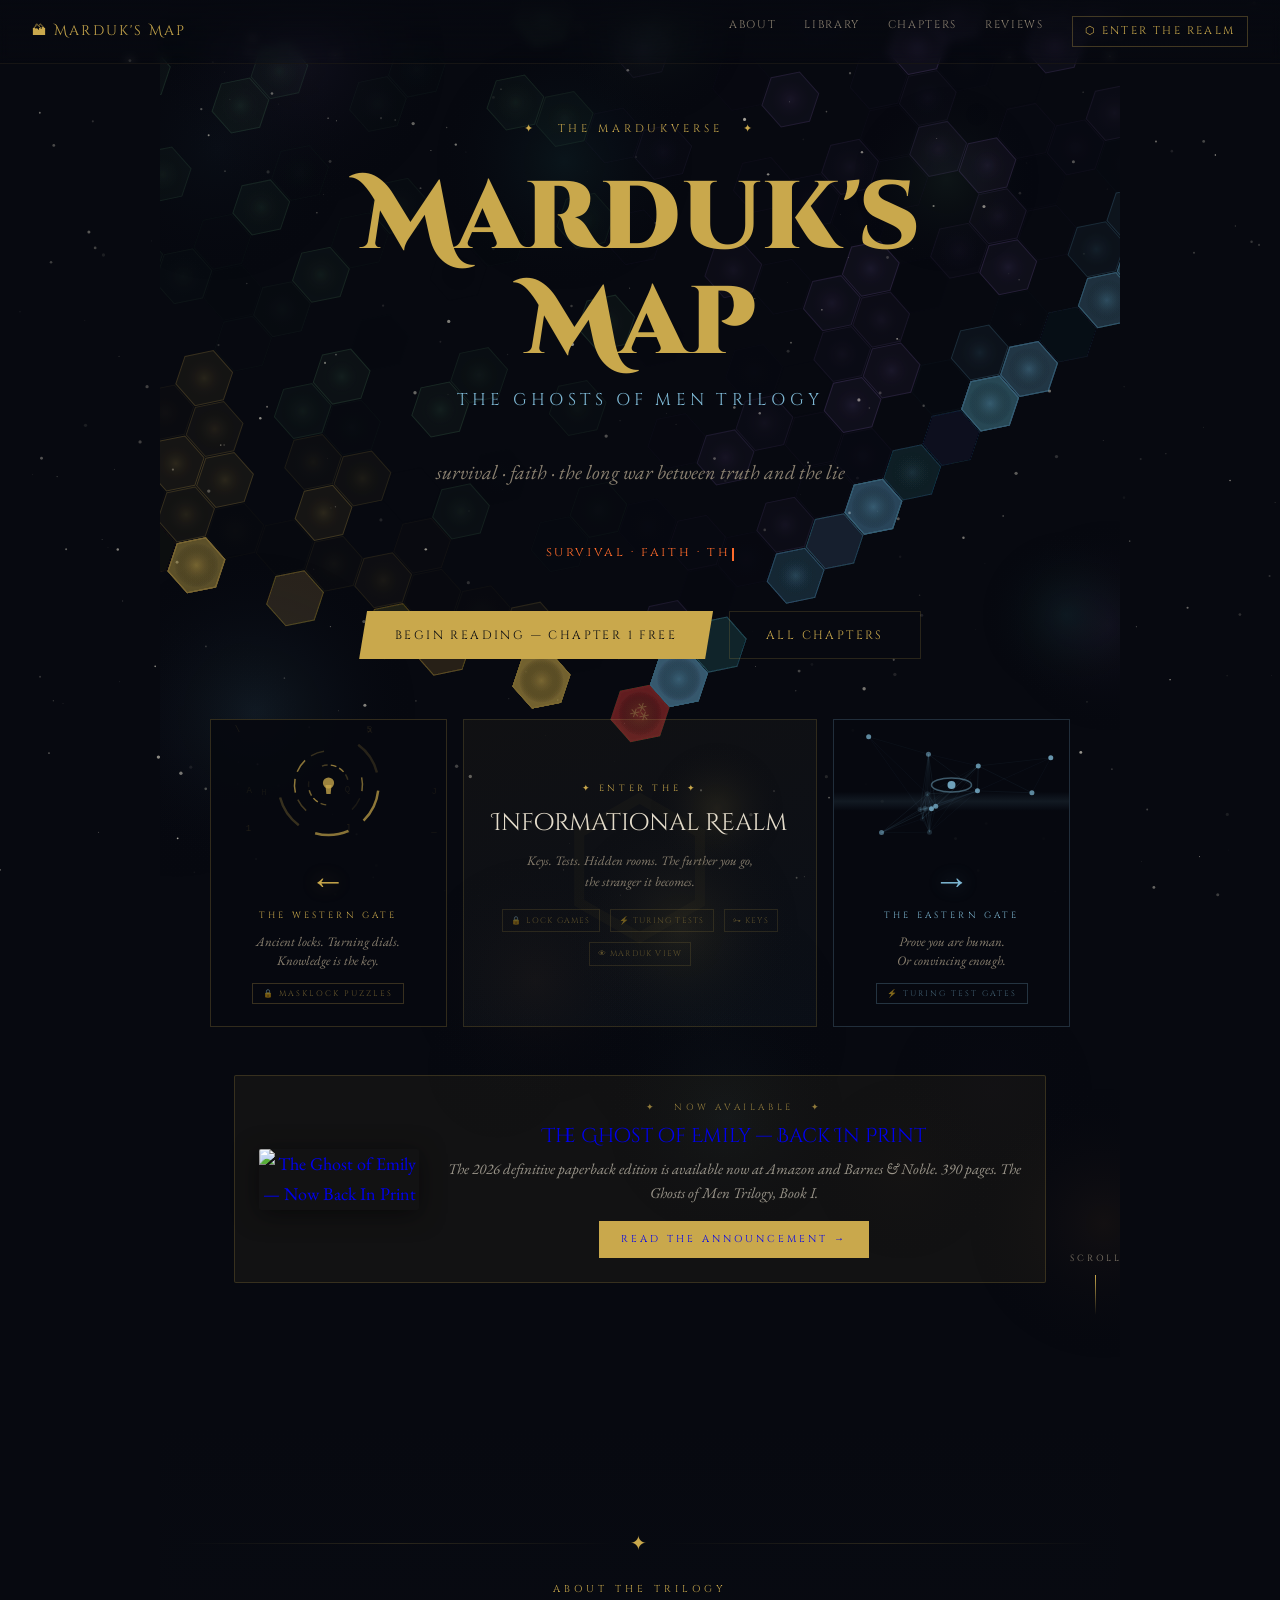
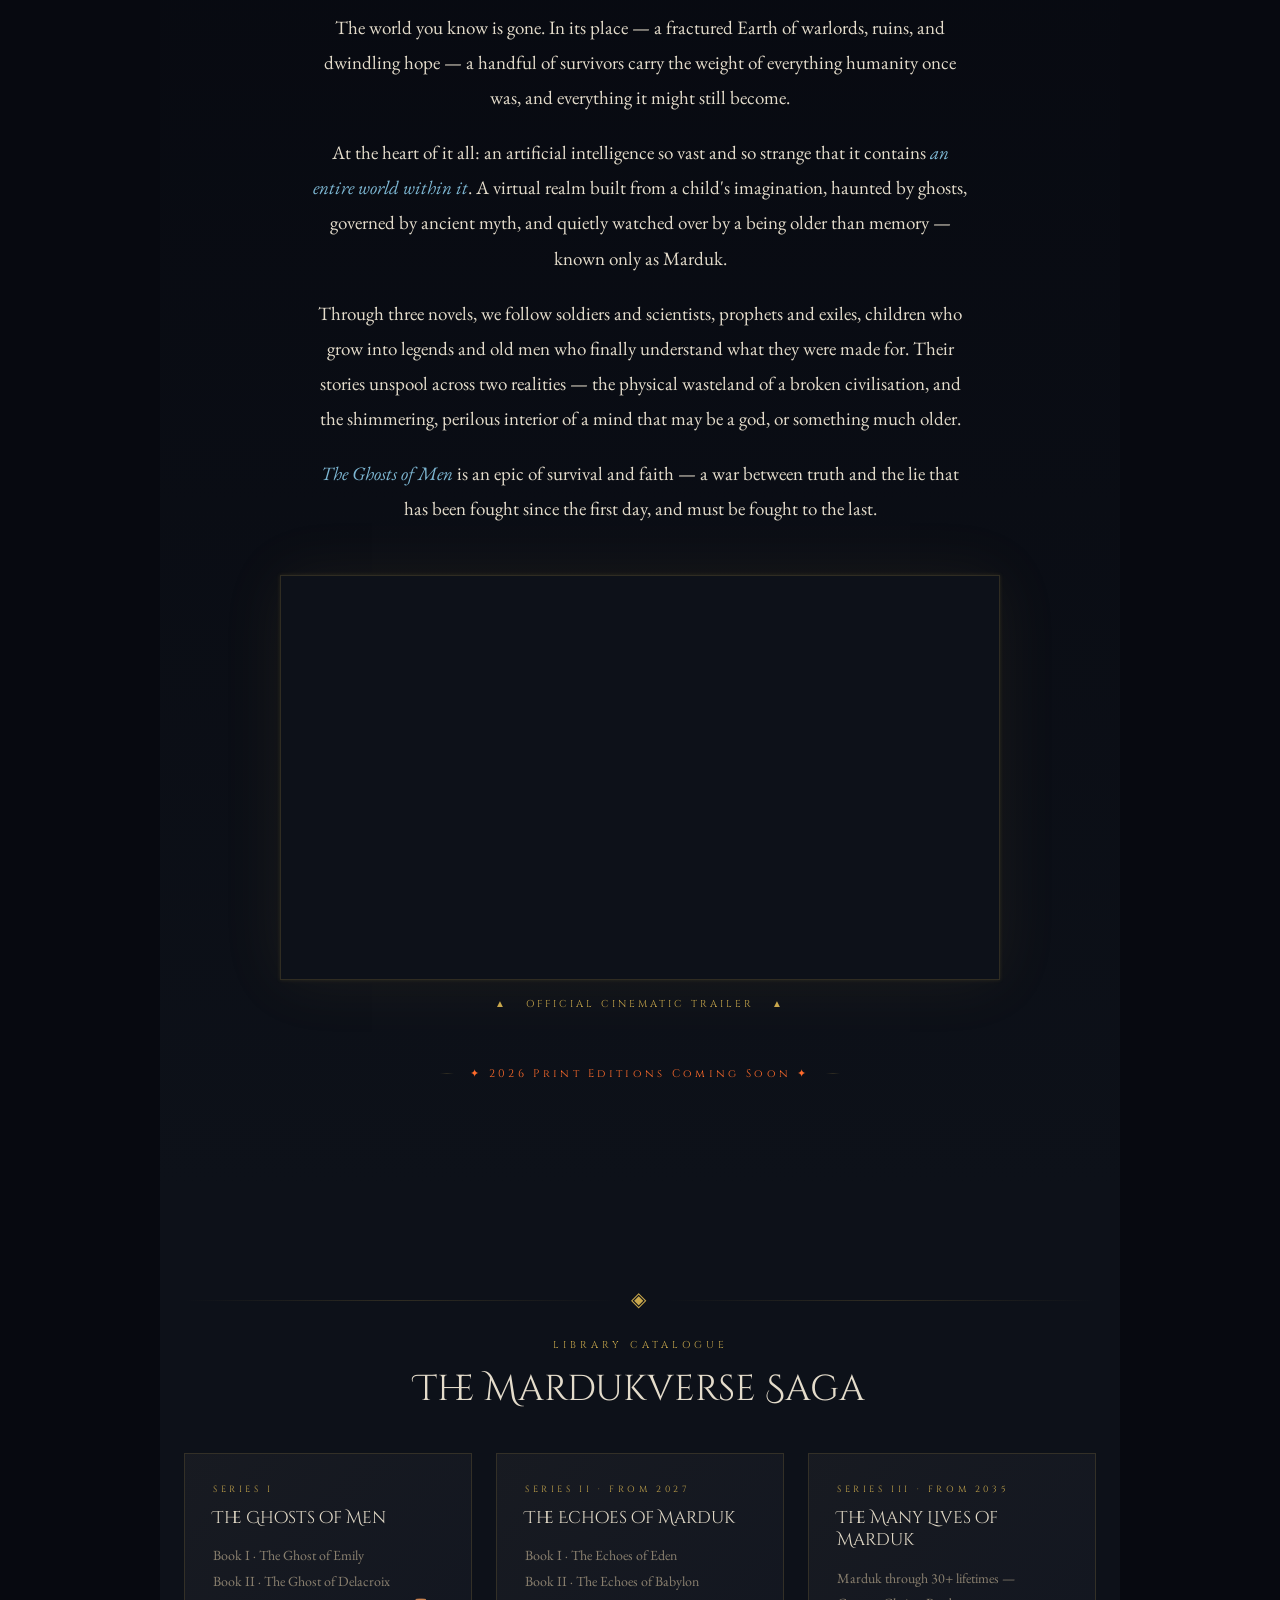
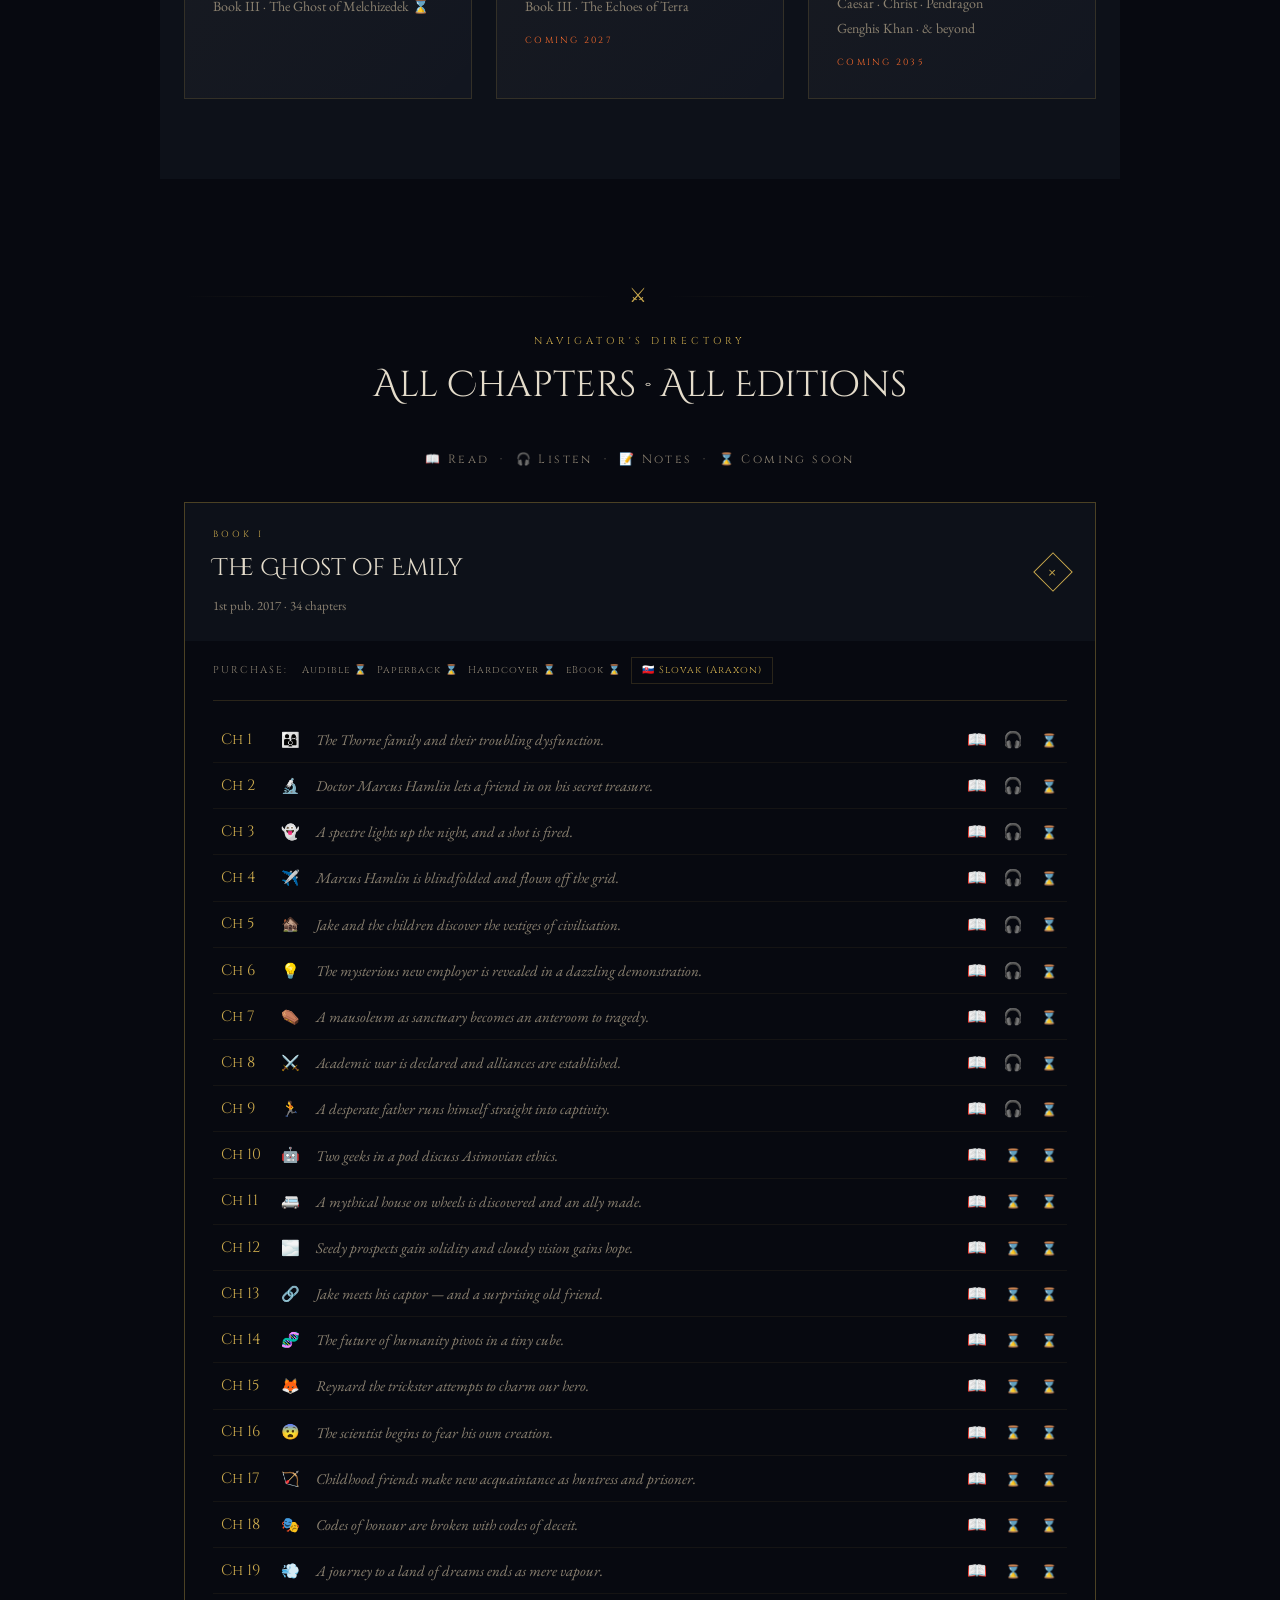
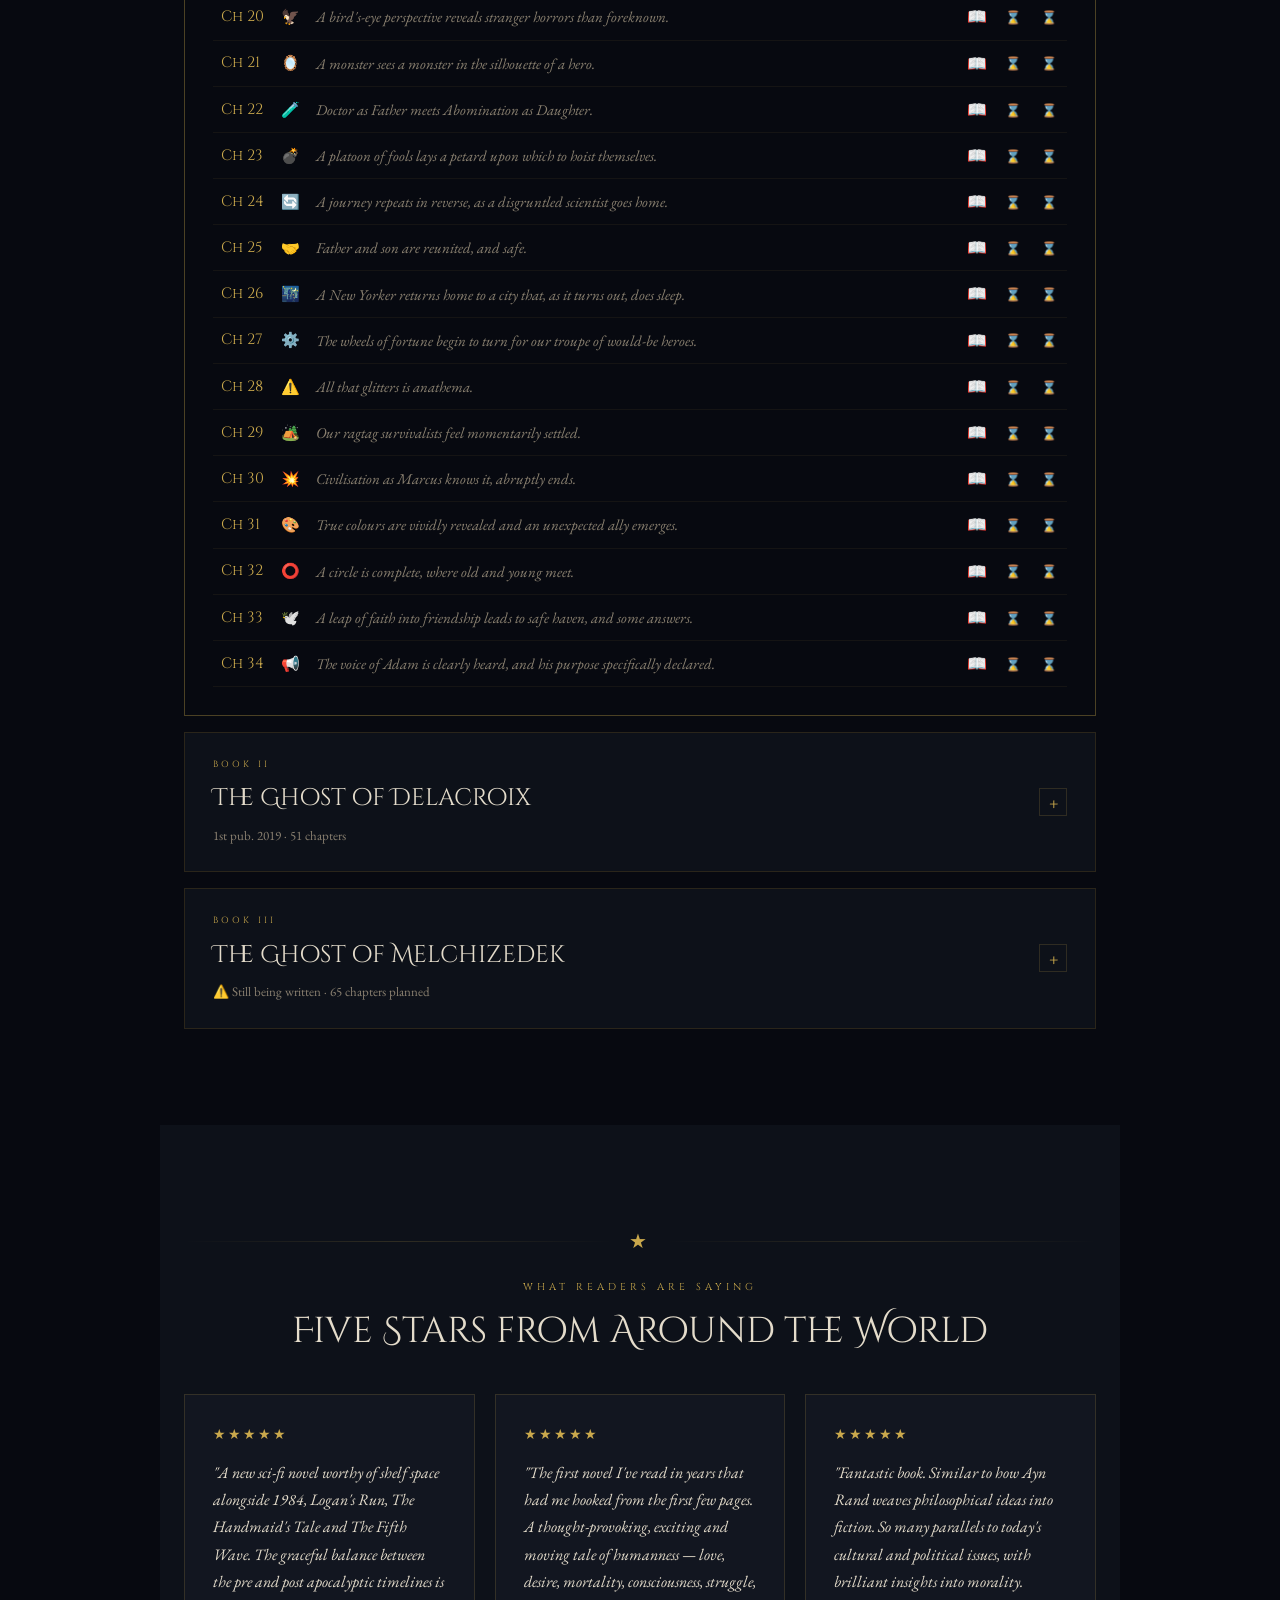
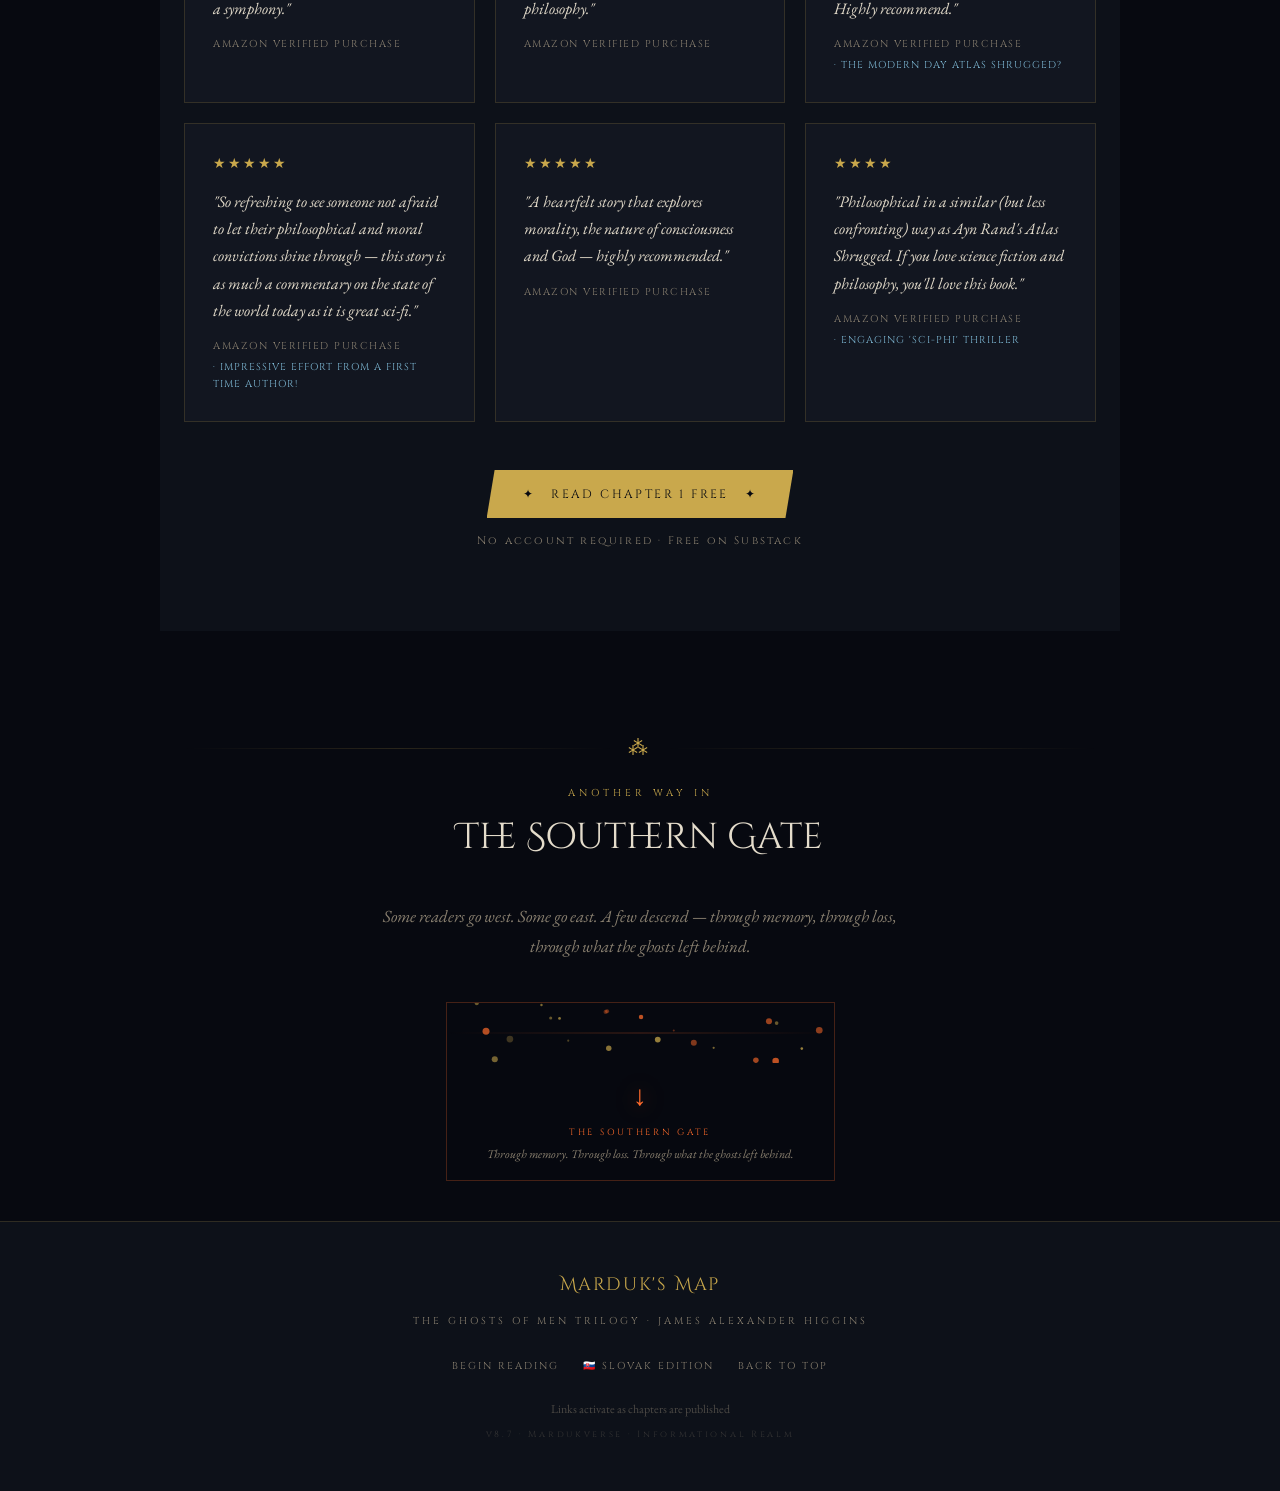
==== beta/index.html @ 43415cdb "Add files via upload" ====
<!DOCTYPE html>
<html lang="en">
<head>
<meta charset="UTF-8">
<meta name="viewport" content="width=device-width, initial-scale=1.0">
<title>Marduk's Map — The Ghosts of Men Trilogy</title>
<link href="https://fonts.googleapis.com/css2?family=Cinzel:wght@400;600;700;900&family=Cinzel+Decorative:wght@400;700;900&family=EB+Garamond:ital,wght@0,400;0,500;1,400&display=swap" rel="stylesheet">
<style>
:root {
  --bg: #070910;
  --bg2: #0d1119;
  --bg3: #121620;
  --gold: #c9a84c;
  --gold2: #e8c96e;
  --ember: #ff6b2b;
  --spirit: #7eb8d4;
  --text: #e4dccb;
  --text-dim: #8a8070;
  --border: rgba(201,168,76,0.18);
  --glow: 0 0 18px rgba(201,168,76,0.35), 0 0 60px rgba(201,168,76,0.1);
  --ember-glow: 0 0 20px rgba(255,107,43,0.6), 0 0 60px rgba(255,107,43,0.2);
  --spirit-glow: 0 0 18px rgba(126,184,212,0.4), 0 0 50px rgba(126,184,212,0.1);
}
*{margin:0;padding:0;box-sizing:border-box;}
html{scroll-behavior:smooth;}
body{background:var(--bg);color:var(--text);font-family:'EB Garamond',serif;font-size:18px;line-height:1.7;overflow-x:hidden;}

/* STARFIELD */
#starfield{position:fixed;top:0;left:0;width:100%;height:100%;z-index:0;pointer-events:none;}

/* LAYOUT */
main{position:relative;z-index:1;}
section{max-width:960px;margin:0 auto;padding:80px 24px;}

/* NAV */
nav{position:fixed;top:0;left:0;right:0;z-index:100;padding:16px 32px;display:flex;justify-content:space-between;align-items:center;background:linear-gradient(to bottom,rgba(7,9,16,0.95),transparent);backdrop-filter:blur(4px);border-bottom:1px solid rgba(201,168,76,0.08);}
.nav-logo{font-family:'Cinzel Decorative',serif;font-size:14px;color:var(--gold);letter-spacing:0.15em;cursor:pointer;transition:text-shadow 0.3s;}
.nav-logo:hover{text-shadow:var(--glow);}
.nav-links{display:flex;gap:28px;}
.nav-links a{font-family:'Cinzel',serif;font-size:11px;letter-spacing:0.15em;color:var(--text-dim);text-decoration:none;text-transform:uppercase;transition:color 0.3s;}
.nav-links a:hover{color:var(--gold);}

/* HERO */
#hero{min-height:100vh;display:flex;flex-direction:column;justify-content:center;align-items:center;text-align:center;padding:120px 24px 80px;position:relative;}
.hero-eyebrow{font-family:'Cinzel',serif;font-size:11px;letter-spacing:0.35em;color:var(--gold);text-transform:uppercase;margin-bottom:28px;opacity:0;animation:fadeUp 1s 0.3s forwards;}
.hero-title{font-family:'Cinzel Decorative',serif;font-size:clamp(42px,8vw,96px);font-weight:900;color:var(--gold);line-height:1.1;margin-bottom:8px;position:relative;opacity:0;animation:fadeUp 1s 0.6s forwards;}
.hero-title .fire-char{display:inline-block;animation:flicker 3s ease-in-out infinite;}
.hero-title .fire-char:nth-child(2){animation-delay:0.2s;}
.hero-title .fire-char:nth-child(3){animation-delay:0.4s;}
.hero-subtitle{font-family:'Cinzel',serif;font-size:clamp(13px,2vw,17px);letter-spacing:0.25em;color:var(--spirit);text-transform:uppercase;margin-bottom:40px;opacity:0;animation:fadeUp 1s 0.9s forwards;}
.hero-tagline{font-size:clamp(15px,2.5vw,20px);font-style:italic;color:var(--text-dim);margin-bottom:52px;max-width:520px;opacity:0;animation:fadeUp 1s 1.2s forwards;}
.hero-typewriter{font-family:'Cinzel',serif;font-size:13px;letter-spacing:0.2em;color:var(--ember);min-height:20px;margin-bottom:48px;opacity:0;animation:fadeUp 1s 1.5s forwards;}
.hero-cta{opacity:0;animation:fadeUp 1s 1.8s forwards;display:flex;gap:16px;flex-wrap:wrap;justify-content:center;}
.btn-primary{font-family:'Cinzel',serif;font-size:12px;letter-spacing:0.2em;text-transform:uppercase;color:var(--bg);background:var(--gold);border:none;padding:14px 36px;cursor:pointer;text-decoration:none;display:inline-block;transition:all 0.3s;clip-path:polygon(8px 0,100% 0,calc(100% - 8px) 100%,0 100%);}
.btn-primary:hover{background:var(--gold2);box-shadow:var(--glow);transform:translateY(-2px);}
.btn-ghost{font-family:'Cinzel',serif;font-size:12px;letter-spacing:0.2em;text-transform:uppercase;color:var(--gold);background:transparent;border:1px solid var(--border);padding:13px 36px;cursor:pointer;text-decoration:none;display:inline-block;transition:all 0.3s;}
.btn-ghost:hover{border-color:var(--gold);box-shadow:var(--glow);color:var(--gold2);}
.hero-map{margin-top:60px;opacity:0;animation:fadeUp 1.2s 2.2s forwards;width:100%;max-width:860px;}
.gateways{display:grid;grid-template-columns:1fr 1.4fr 1fr;gap:18px;align-items:stretch;}
/* ── GATEWAY PANELS v8 ──────────────────────── */
.gateways{display:grid;grid-template-columns:1fr 1.5fr 1fr;gap:16px;align-items:stretch;}
.gateway{
  text-decoration:none;position:relative;overflow:hidden;
  border:1px solid rgba(201,168,76,0.2);
  background:rgba(7,9,16,0.92);
  display:flex;flex-direction:column;align-items:center;justify-content:flex-start;
  gap:0;padding:0;transition:all 0.4s;color:var(--text);
  min-height:260px;
}
.gateway::before{content:'';position:absolute;inset:0;
  background:linear-gradient(135deg,rgba(201,168,76,0.04),transparent 60%);
  opacity:0;transition:opacity 0.4s;pointer-events:none;}
.gateway:hover{transform:translateY(-4px);border-color:rgba(201,168,76,0.55);
  box-shadow:0 0 30px rgba(201,168,76,0.12),0 0 80px rgba(201,168,76,0.05);}
.gateway:hover::before{opacity:1;}
/* West gate — masklock amber */
.gateway.gate-west{border-color:rgba(201,168,76,0.22);}
.gateway.gate-west:hover{border-color:rgba(201,168,76,0.7);
  box-shadow:0 0 30px rgba(201,168,76,0.2),0 0 80px rgba(201,168,76,0.08);}
/* East gate — turing spirit blue */
.gateway.gate-east{border-color:rgba(126,184,212,0.22);}
.gateway.gate-east:hover{border-color:rgba(126,184,212,0.65);
  box-shadow:0 0 30px rgba(126,184,212,0.18),0 0 80px rgba(126,184,212,0.06);}
/* Animated border pulse */
.gate-pulse{position:absolute;inset:0;pointer-events:none;
  border:1px solid transparent;animation:gatePulse 3s ease-in-out infinite;}
.gate-west .gate-pulse{animation-name:gatePulseGold;}
.gate-east .gate-pulse{animation-name:gatePulseSpirit;}
/* Canvas for in-gate animation */
.gate-canvas{width:100%;height:130px;display:block;flex-shrink:0;}
/* Gate content */
.gate-body{padding:14px 18px 22px;display:flex;flex-direction:column;
  align-items:center;gap:8px;text-align:center;flex:1;justify-content:flex-end;}
.gate-direction{font-family:'Cinzel Decorative',serif;font-size:36px;
  color:var(--gold);line-height:1;text-shadow:var(--glow);
  transition:transform 0.4s,text-shadow 0.4s;}
.gate-east .gate-direction{color:var(--spirit);text-shadow:var(--spirit-glow);}
.gateway:hover .gate-direction{transform:scale(1.15);}
.gate-meta{font-family:'Cinzel',serif;font-size:9px;letter-spacing:0.35em;
  color:var(--gold);text-transform:uppercase;}
.gate-east .gate-meta{color:var(--spirit);}
.gate-desc{font-family:'EB Garamond',serif;font-size:13px;font-style:italic;
  color:var(--text-dim);line-height:1.5;}
.gate-tag{font-family:'Cinzel',serif;font-size:8px;letter-spacing:0.25em;
  text-transform:uppercase;padding:3px 10px;
  border:1px solid rgba(201,168,76,0.25);color:rgba(201,168,76,0.5);
  margin-top:4px;transition:all 0.3s;}
.gate-east .gate-tag{border-color:rgba(126,184,212,0.25);color:rgba(126,184,212,0.5);}
.gateway:hover .gate-tag{border-color:rgba(201,168,76,0.6);color:rgba(201,168,76,0.9);}
.gate-east:hover .gate-tag{border-color:rgba(126,184,212,0.6);color:rgba(126,184,212,0.9);}
/* Centre call */
.gateway-call{border:1px solid rgba(201,168,76,0.18);
  padding:24px 20px;
  background:linear-gradient(160deg,rgba(201,168,76,0.05),rgba(126,184,212,0.04));
  display:flex;flex-direction:column;align-items:center;justify-content:center;
  gap:12px;text-align:center;position:relative;overflow:hidden;}
.gc-hex{position:absolute;font-size:180px;opacity:0.03;
  font-family:'Cinzel Decorative',serif;color:var(--gold);
  animation:gcHexSpin 40s linear infinite;user-select:none;pointer-events:none;}
.gc-label{font-family:'Cinzel',serif;font-size:9px;letter-spacing:0.4em;
  color:var(--gold);text-transform:uppercase;}
.gc-title{font-family:'Cinzel Decorative',serif;font-size:clamp(16px,2.6vw,24px);
  color:var(--text);line-height:1.3;}
.gc-sub{font-family:'EB Garamond',serif;font-size:13px;font-style:italic;
  color:var(--text-dim);line-height:1.6;max-width:240px;}
.gc-icons{display:flex;gap:10px;justify-content:center;flex-wrap:wrap;margin-top:4px;}
.gc-icon{font-family:'Cinzel',serif;font-size:8px;letter-spacing:0.15em;
  padding:4px 8px;border:1px solid rgba(201,168,76,0.15);
  color:rgba(201,168,76,0.4);text-transform:uppercase;}
/* Down gate */
.hero-down{margin-top:40px;display:flex;justify-content:center;
  opacity:0;animation:fadeUp 1s 2.6s forwards;}
.hero-down-gate{
  text-decoration:none;position:relative;overflow:hidden;
  border:1px solid rgba(255,107,43,0.25);padding:0;
  background:rgba(7,9,16,0.92);
  display:flex;flex-direction:column;align-items:center;
  gap:0;transition:all 0.4s;color:var(--text);min-width:260px;
}
.hero-down-gate:hover{border-color:rgba(255,107,43,0.7);
  box-shadow:0 0 30px rgba(255,107,43,0.15);transform:translateY(4px);}
.gate-down-canvas{width:100%;height:60px;display:block;}
.gate-down-body{padding:10px 40px 16px;display:flex;flex-direction:column;
  align-items:center;gap:4px;}
.gate-down-arrow{font-family:'Cinzel Decorative',serif;font-size:28px;
  color:var(--ember);text-shadow:var(--ember-glow);
  transition:transform 0.4s;}
.hero-down-gate:hover .gate-down-arrow{transform:scale(1.15) translateY(2px);}
.gate-down-meta{font-family:'Cinzel',serif;font-size:9px;letter-spacing:0.3em;
  color:var(--ember);text-transform:uppercase;}
.gate-down-desc{font-family:'EB Garamond',serif;font-size:12px;font-style:italic;
  color:var(--text-dim);}
/* Keyframes */
@keyframes gatePulseGold{
  0%,100%{border-color:transparent;}
  50%{border-color:rgba(201,168,76,0.2);box-shadow:inset 0 0 30px rgba(201,168,76,0.04);}
}
@keyframes gatePulseSpirit{
  0%,100%{border-color:transparent;}
  50%{border-color:rgba(126,184,212,0.18);box-shadow:inset 0 0 30px rgba(126,184,212,0.04);}
}
@keyframes gcHexSpin{from{transform:rotate(0deg);}to{transform:rotate(360deg);}}
@media(max-width:720px){
  .gateways{grid-template-columns:1fr;}
  .gateway-arrow{font-size:32px;}
}
.scroll-hint{position:absolute;bottom:32px;left:50%;transform:translateX(-50%);display:flex;flex-direction:column;align-items:center;gap:8px;opacity:0;animation:fadeUp 1s 3s forwards;}
.scroll-hint span{font-family:'Cinzel',serif;font-size:9px;letter-spacing:0.3em;color:var(--text-dim);text-transform:uppercase;}
.scroll-arrow{width:1px;height:40px;background:linear-gradient(to bottom,var(--gold),transparent);animation:scrollPulse 2s ease-in-out infinite;}

/* DIVIDER */
.divider{display:flex;align-items:center;justify-content:center;gap:16px;padding:20px 0;font-family:'Cinzel',serif;font-size:11px;letter-spacing:0.3em;color:var(--gold);}
.divider-line{flex:1;height:1px;background:linear-gradient(to right,transparent,var(--border),transparent);}

/* SECTION HEADERS */
.section-label{font-family:'Cinzel',serif;font-size:10px;letter-spacing:0.4em;color:var(--gold);text-transform:uppercase;text-align:center;margin-bottom:12px;}
.section-title{font-family:'Cinzel Decorative',serif;font-size:clamp(22px,4vw,36px);color:var(--text);text-align:center;margin-bottom:40px;line-height:1.3;}

/* ABOUT */
#about{background:linear-gradient(to bottom,var(--bg),var(--bg2));}
.about-text{max-width:660px;margin:0 auto;font-size:19px;line-height:1.85;color:var(--text);text-align:center;}
.about-text p+p{margin-top:20px;}
.about-text em{color:var(--spirit);font-style:italic;}

/* TRAILER */
.trailer-wrap{margin-top:48px;text-align:center;}
.trailer-embed-wrap{position:relative;width:100%;max-width:720px;margin:0 auto;aspect-ratio:16/9;border:1px solid var(--border);box-shadow:0 0 60px rgba(201,168,76,0.08),0 0 4px rgba(201,168,76,0.15);background:var(--bg2);}
.trailer-iframe{width:100%;height:100%;display:block;}
.trailer-label{font-family:'Cinzel',serif;font-size:10px;letter-spacing:0.3em;color:var(--gold);text-transform:uppercase;margin-top:16px;}

/* LIBRARY */
#library{background:var(--bg2);}
.lib-grid{display:grid;grid-template-columns:repeat(auto-fit,minmax(260px,1fr));gap:24px;margin-top:40px;}
.lib-card{border:1px solid var(--border);background:var(--bg3);padding:28px;position:relative;overflow:hidden;transition:all 0.3s;}
.lib-card::before{content:'';position:absolute;inset:0;background:linear-gradient(135deg,rgba(201,168,76,0.03),transparent);pointer-events:none;}
.lib-card:hover{border-color:rgba(201,168,76,0.35);box-shadow:var(--glow);}
.lib-series{font-family:'Cinzel',serif;font-size:9px;letter-spacing:0.4em;color:var(--gold);text-transform:uppercase;margin-bottom:10px;}
.lib-name{font-family:'Cinzel Decorative',serif;font-size:17px;color:var(--text);margin-bottom:14px;line-height:1.3;}
.lib-books{font-size:14px;color:var(--text-dim);line-height:1.8;}
.lib-coming{font-family:'Cinzel',serif;font-size:9px;letter-spacing:0.25em;color:var(--ember);text-transform:uppercase;margin-top:14px;}

/* BOOKS / CHAPTERS */
#chapters{background:var(--bg);}
.book-block{margin-bottom:16px;border:1px solid var(--border);overflow:hidden;transition:border-color 0.3s;}
.book-block.open{border-color:rgba(201,168,76,0.35);}
.book-header{display:flex;justify-content:space-between;align-items:center;padding:24px 28px;cursor:pointer;background:var(--bg2);transition:background 0.3s;user-select:none;}
.book-header:hover{background:var(--bg3);}
.book-header-left{display:flex;flex-direction:column;gap:6px;}
.book-num{font-family:'Cinzel',serif;font-size:9px;letter-spacing:0.35em;color:var(--gold);text-transform:uppercase;}
.book-name{font-family:'Cinzel Decorative',serif;font-size:clamp(18px,3vw,24px);color:var(--text);}
.book-meta{font-size:13px;color:var(--text-dim);}
.book-banner{width:100%;max-width:200px;height:50px;object-fit:cover;border:1px solid var(--border);opacity:0.7;}
.book-toggle{width:28px;height:28px;border:1px solid var(--border);display:flex;align-items:center;justify-content:center;color:var(--gold);font-size:16px;transition:transform 0.3s,border-color 0.3s;flex-shrink:0;margin-left:16px;}
.book-block.open .book-toggle{transform:rotate(45deg);border-color:var(--gold);}
.book-content{display:none;padding:0 28px 28px;}
.book-block.open .book-content{display:block;}
.purchase-row{display:flex;flex-wrap:wrap;gap:10px;padding:16px 0;border-bottom:1px solid var(--border);margin-bottom:16px;align-items:center;}
.purchase-label{font-family:'Cinzel',serif;font-size:10px;letter-spacing:0.2em;color:var(--text-dim);text-transform:uppercase;margin-right:4px;}
.purchase-row a{font-family:'Cinzel',serif;font-size:10px;letter-spacing:0.1em;color:var(--gold);text-decoration:none;padding:4px 10px;border:1px solid var(--border);transition:all 0.2s;}
.purchase-row a:hover{border-color:var(--gold);background:rgba(201,168,76,0.07);}
.chapter-legend{display:flex;gap:20px;padding-bottom:12px;font-size:13px;color:var(--text-dim);}
.chapter-table{width:100%;border-collapse:collapse;}
.chapter-row{border-bottom:1px solid rgba(201,168,76,0.07);transition:background 0.2s;position:relative;}
.chapter-row:hover{background:rgba(201,168,76,0.04);}
.chapter-row td{padding:9px 8px;vertical-align:middle;font-size:15px;}
.ch-id{font-family:'Cinzel',serif;font-size:11px;color:var(--gold);white-space:nowrap;width:60px;}
.ch-emoji{width:32px;text-align:center;}
.ch-desc{color:var(--text-dim);font-style:italic;font-size:14px;line-height:1.4;}
.ch-link{text-align:center;width:36px;}
.ch-link a{color:var(--spirit);text-decoration:none;font-size:16px;transition:all 0.2s;display:inline-block;}
.ch-link a:hover{transform:scale(1.2);text-shadow:var(--spirit-glow);}
.ch-link .soon{color:var(--text-dim);font-size:13px;}
.chapter-popup{position:fixed;background:var(--bg2);border:1px solid var(--border);padding:16px 20px;max-width:320px;font-size:14px;pointer-events:none;z-index:200;opacity:0;transition:opacity 0.2s;box-shadow:0 8px 40px rgba(0,0,0,0.6);}
.chapter-popup.show{opacity:1;}
.popup-book{font-family:'Cinzel',serif;font-size:9px;letter-spacing:0.3em;color:var(--gold);text-transform:uppercase;margin-bottom:6px;}
.popup-text{color:var(--text-dim);font-style:italic;line-height:1.5;}

/* REVIEWS */
#reviews{background:var(--bg2);}
.review-grid{display:grid;grid-template-columns:repeat(auto-fit,minmax(280px,1fr));gap:20px;margin-top:40px;}
.review-card{border:1px solid var(--border);background:var(--bg3);padding:28px;position:relative;}
.review-stars{color:var(--gold);font-size:14px;margin-bottom:12px;letter-spacing:2px;}
.review-text{font-style:italic;font-size:16px;color:var(--text);line-height:1.7;margin-bottom:14px;}
.review-attr{font-family:'Cinzel',serif;font-size:10px;letter-spacing:0.15em;color:var(--text-dim);text-transform:uppercase;}
.review-tag{font-family:'Cinzel',serif;font-size:10px;letter-spacing:0.1em;color:var(--spirit);display:block;margin-top:4px;font-style:normal;}

/* EASTER EGG */
#hidden-room{display:none;position:fixed;inset:0;z-index:500;background:rgba(0,0,0,0.97);align-items:center;justify-content:center;flex-direction:column;padding:40px 24px;}
#hidden-room.show{display:flex;}
.hidden-inner{max-width:600px;text-align:center;border:1px solid rgba(201,168,76,0.25);padding:60px 48px;position:relative;}
.hidden-glyph{font-size:64px;margin-bottom:24px;animation:floatGlyph 4s ease-in-out infinite;}
.hidden-title{font-family:'Cinzel Decorative',serif;font-size:28px;color:var(--gold);margin-bottom:24px;text-shadow:var(--glow);}
.hidden-text{font-size:16px;font-style:italic;color:var(--text-dim);line-height:1.85;margin-bottom:32px;}
.hidden-close{font-family:'Cinzel',serif;font-size:11px;letter-spacing:0.25em;text-transform:uppercase;color:var(--gold);cursor:pointer;background:none;border:1px solid var(--border);padding:10px 24px;transition:all 0.3s;}
.hidden-close:hover{border-color:var(--gold);box-shadow:var(--glow);}

/* FOOTER */
footer{background:var(--bg2);border-top:1px solid var(--border);padding:48px 24px;text-align:center;}
.footer-logo{font-family:'Cinzel Decorative',serif;font-size:18px;color:var(--gold);margin-bottom:12px;letter-spacing:0.1em;}
.footer-sub{font-family:'Cinzel',serif;font-size:10px;letter-spacing:0.3em;color:var(--text-dim);text-transform:uppercase;margin-bottom:28px;}
.footer-links{display:flex;justify-content:center;gap:24px;flex-wrap:wrap;margin-bottom:24px;}
.footer-links a{font-family:'Cinzel',serif;font-size:10px;letter-spacing:0.2em;color:var(--text-dim);text-decoration:none;text-transform:uppercase;transition:color 0.2s;}
.footer-links a:hover{color:var(--gold);}
.footer-copy{font-size:12px;color:var(--text-dim);opacity:0.5;}
.version{font-family:'Cinzel',serif;font-size:9px;letter-spacing:0.3em;color:var(--text-dim);opacity:0.3;margin-top:8px;}

/* FIRE EMBERS */
.ember-container{position:absolute;inset:0;pointer-events:none;overflow:hidden;}
.ember{position:absolute;width:3px;height:3px;background:var(--ember);border-radius:50%;animation:emberFloat linear infinite;opacity:0;}

/* SCROLL REVEAL */
.reveal{opacity:0;transform:translateY(30px);transition:opacity 0.8s ease,transform 0.8s ease;}
.reveal.visible{opacity:1;transform:translateY(0);}

/* FLOATING SIGIL */
.sigil-float{display:inline-block;animation:sigil 6s ease-in-out infinite;cursor:pointer;font-size:20px;color:var(--gold);}

/* ANIMATIONS */
@keyframes fadeUp{from{opacity:0;transform:translateY(20px);}to{opacity:1;transform:translateY(0);}}
@keyframes flicker{0%,100%{text-shadow:0 0 20px rgba(201,168,76,0.6),0 0 60px rgba(201,168,76,0.2);}50%{text-shadow:0 0 40px rgba(255,107,43,0.8),0 0 80px rgba(255,107,43,0.3),0 0 120px rgba(255,107,43,0.1);}}
@keyframes emberFloat{0%{transform:translateX(0) translateY(0);opacity:0;}10%{opacity:1;}90%{opacity:0.3;}100%{transform:translateX(var(--dx,20px)) translateY(-200px);opacity:0;}}
@keyframes scrollPulse{0%,100%{opacity:0.3;}50%{opacity:1;}}
@keyframes sigil{0%,100%{transform:translateY(0) rotate(0deg);}50%{transform:translateY(-6px) rotate(5deg);}}
@keyframes floatGlyph{0%,100%{transform:translateY(0);filter:drop-shadow(0 0 8px rgba(201,168,76,0.6));}50%{transform:translateY(-12px);filter:drop-shadow(0 0 20px rgba(201,168,76,0.9));}}
@keyframes pulse{0%,100%{opacity:0.5;}50%{opacity:1;}}

/* WRIT EFFECT */
.writing-bar{display:inline-block;width:2px;height:1em;background:var(--ember);vertical-align:text-bottom;animation:pulse 1s ease-in-out infinite;margin-left:2px;}

@media(max-width:600px){
  nav{padding:12px 16px;}
  .nav-links{gap:16px;}
  .book-header{padding:18px 16px;}
  .book-content{padding:0 16px 20px;}
  .chapter-table{font-size:13px;}
}

#hero .ember-container,
#hero .hero-eyebrow,#hero .hero-title,#hero .hero-subtitle,
#hero .hero-tagline,#hero .hero-typewriter,#hero .hero-cta,
#hero .hero-map,#hero .scroll-hint{position:relative;z-index:3;}

#hero{position:relative;overflow:hidden;}

/* ── Honeycomb + bokeh fullscreen behind hero ──── */
#hcCanvas{position:absolute;inset:0;width:100%;height:100%;
  pointer-events:none;z-index:0;opacity:0.6;}
#hcBokeh{position:absolute;inset:0;width:100%;height:100%;
  pointer-events:none;z-index:1;}
#hero>*:not(#hcCanvas):not(#hcBokeh){position:relative;z-index:2;}

/* ── Print CTA ────────────────────────────────────── */
.print-cta{max-width:860px;margin:48px auto 0;padding:0 24px;}
.print-cta-inner{display:flex;gap:28px;align-items:center;
  background:rgba(201,168,76,0.06);
  border:1px solid rgba(201,168,76,0.2);
  border-radius:2px;padding:24px;
  transition:border-color 0.3s;}
.print-cta-inner:hover{border-color:rgba(201,168,76,0.5);}
.print-cta-img{flex-shrink:0;width:160px;height:auto;
  border-radius:2px;object-fit:cover;
  box-shadow:0 4px 24px rgba(0,0,0,0.5);}
.print-cta-text{flex:1;}
.print-cta-eyebrow{font-family:'Cinzel',serif;font-size:9px;
  letter-spacing:0.4em;text-transform:uppercase;
  color:var(--gold);opacity:0.7;margin-bottom:8px;}
.print-cta-title{font-family:'Cinzel Decorative',serif;
  font-size:clamp(14px,2vw,20px);color:var(--cream);
  margin-bottom:8px;line-height:1.3;}
.print-cta-sub{font-family:'EB Garamond',serif;font-size:15px;
  font-style:italic;color:rgba(228,220,203,0.65);
  margin-bottom:16px;line-height:1.6;}
.print-cta-btn{display:inline-block;font-family:'Cinzel',serif;
  font-size:10px;letter-spacing:0.3em;text-transform:uppercase;
  color:var(--dark);background:var(--gold);
  padding:10px 22px;text-decoration:none;
  transition:opacity 0.3s;}
.print-cta-btn:hover{opacity:0.85;}
@media(max-width:600px){
  .print-cta-inner{flex-direction:column;}
  .print-cta-img{width:100%;max-width:320px;margin:0 auto;}
}
</style>
</head>
<body>

<canvas id="starfield"></canvas>

<!-- NAV -->
<nav>
  <div class="nav-logo" id="easterLogo" title="🏔">🏔 Marduk's Map</div>
  <div class="nav-links">
    <a href="#about">About</a>
    <a href="#library">Library</a>
    <a href="#chapters">Chapters</a>
    <a href="#reviews">Reviews</a>
    <a href="realm/" style="color:var(--gold);border:1px solid rgba(201,168,76,0.3);padding:5px 12px;letter-spacing:0.2em;transition:all 0.3s;" onmouseover="this.style.background='rgba(201,168,76,0.08)';this.style.borderColor='var(--gold)'" onmouseout="this.style.background='transparent';this.style.borderColor='rgba(201,168,76,0.3)'">⬡ Enter the Realm</a>
  </div>
</nav>

<!-- HERO -->
<section id="hero">
  <canvas id="hcCanvas"></canvas>
  <canvas id="hcBokeh"></canvas>
  <div class="ember-container" id="embers"></div>
  <div class="hero-eyebrow">✦ &nbsp; The Mardukverse &nbsp; ✦</div>
  <h1 class="hero-title">
    <span class="fire-char">M</span><span class="fire-char">a</span><span class="fire-char">r</span><span class="fire-char">d</span><span class="fire-char">u</span><span class="fire-char">k</span><span class="fire-char">'s</span><br><span class="fire-char">M</span><span class="fire-char">a</span><span class="fire-char">p</span>
  </h1>
  <div class="hero-subtitle">The Ghosts of Men Trilogy</div>
  <p class="hero-tagline">survival · faith · the long war between truth and the lie</p>
  <div class="hero-typewriter" id="typewriter">&nbsp;<span class="writing-bar"></span></div>
  <div class="hero-cta">
    <a href="https://jamesalexanderhiggins.substack.com/p/the-ghost-of-emily-chapter-1" target="_blank" class="btn-primary">Begin Reading — Chapter 1 Free</a>
    <a href="#chapters" class="btn-ghost">All Chapters</a>
  </div>
  <div class="hero-map">
    <div class="gateways">
      <!-- WEST GATE — Masklock amber -->
      <a href="realm/#gate=left" class="gateway gate-west">
        <div class="gate-pulse"></div>
        <canvas class="gate-canvas" id="gateWestCanvas"></canvas>
        <div class="gate-body">
          <div class="gate-direction">←</div>
          <div class="gate-meta">The Western Gate</div>
          <div class="gate-desc">Ancient locks. Turning dials.<br>Knowledge is the key.</div>
          <div class="gate-tag">🔒 Masklock Puzzles</div>
        </div>
      </a>

      <!-- CENTRE CALL -->
      <div class="gateway-call">
        <div class="gc-hex">⬡</div>
        <div class="gc-label">✦ Enter the ✦</div>
        <div class="gc-title">Informational Realm</div>
        <div class="gc-sub">Keys. Tests. Hidden rooms. The further you go, the stranger it becomes.</div>
        <div class="gc-icons">
          <span class="gc-icon">🔒 Lock Games</span>
          <span class="gc-icon">⚡ Turing Tests</span>
          <span class="gc-icon">🗝 Keys</span>
          <span class="gc-icon">👁 Marduk View</span>
        </div>
      </div>

      <!-- EAST GATE — Turing blue -->
      <a href="realm/#gate=right" class="gateway gate-east">
        <div class="gate-pulse"></div>
        <canvas class="gate-canvas" id="gateEastCanvas"></canvas>
        <div class="gate-body">
          <div class="gate-direction" style="color:var(--spirit);text-shadow:var(--spirit-glow);">→</div>
          <div class="gate-meta" style="color:var(--spirit);">The Eastern Gate</div>
          <div class="gate-desc">Prove you are human.<br>Or convincing enough.</div>
          <div class="gate-tag" style="border-color:rgba(126,184,212,0.25);color:rgba(126,184,212,0.5);">⚡ Turing Test Gates</div>
        </div>
      </a>
    </div>

  <!-- Print CTA -->
  <div class="print-cta" style="position:relative;z-index:2;">
    <a href="https://jamesalexanderhiggins.substack.com/p/the-ghost-of-emily-now-back-in-print" target="_blank" rel="noopener" style="text-decoration:none;">
      <div class="print-cta-inner">
        <img class="print-cta-img"
          src="https://substackcdn.com/image/fetch/f_auto,q_auto:good,fl_progressive:steep/https%3A%2F%2Fsubstack-post-media.s3.amazonaws.com%2Fpublic%2Fimages%2F578811b3-dc7f-46ac-958f-d73587c0b333_1024x632.jpeg"
          alt="The Ghost of Emily — Now Back In Print" loading="lazy">
        <div class="print-cta-text">
          <div class="print-cta-eyebrow">✦ &nbsp; Now Available &nbsp; ✦</div>
          <div class="print-cta-title">The Ghost of Emily — Back In Print</div>
          <div class="print-cta-sub">The 2026 definitive paperback edition is available now at Amazon and Barnes & Noble. 390 pages. The Ghosts of Men Trilogy, Book I.</div>
          <span class="print-cta-btn">Read the announcement →</span>
        </div>
      </div>
    </a>
  </div>
  </div>
  <div class="scroll-hint">
    <span>Scroll</span>
    <div class="scroll-arrow"></div>
  </div>
</section>

<!-- ABOUT -->
<section id="about" class="reveal">
  <div class="divider"><div class="divider-line"></div><span class="sigil-float">✦</span><div class="divider-line"></div></div>
  <div class="section-label">About the Trilogy</div>
  <div class="about-text">
    <p>The world you know is gone. In its place — a fractured Earth of warlords, ruins, and dwindling hope — a handful of survivors carry the weight of everything humanity once was, and everything it might still become.</p>
    <p>At the heart of it all: an artificial intelligence so vast and so strange that it contains <em>an entire world within it</em>. A virtual realm built from a child's imagination, haunted by ghosts, governed by ancient myth, and quietly watched over by a being older than memory — known only as Marduk.</p>
    <p>Through three novels, we follow soldiers and scientists, prophets and exiles, children who grow into legends and old men who finally understand what they were made for. Their stories unspool across two realities — the physical wasteland of a broken civilisation, and the shimmering, perilous interior of a mind that may be a god, or something much older.</p>
    <p><em>The Ghosts of Men</em> is an epic of survival and faith — a war between truth and the lie that has been fought since the first day, and must be fought to the last.</p>
  </div>
  <div class="trailer-wrap">
    <!-- TRAILER: Replace YOUR_VIDEO_ID with your YouTube video ID (the part after ?v= in the URL, e.g. dQw4w9WgXcQ) -->
    <div class="trailer-embed-wrap">
      <iframe class="trailer-iframe"
        src="https://www.youtube.com/embed/cgOUf2p-GvI?rel=0&modestbranding=1&color=white"
        frameborder="0"
        allow="accelerometer; autoplay; clipboard-write; encrypted-media; gyroscope; picture-in-picture"
        allowfullscreen></iframe>
    </div>
    <div class="trailer-label">▲ &nbsp; Official Cinematic Trailer &nbsp; ▲</div>
  </div>
  <div style="margin-top:32px;text-align:center;">
    <div class="divider" style="max-width:400px;margin:0 auto;"><div class="divider-line"></div><span style="font-family:'Cinzel',serif;font-size:11px;letter-spacing:0.3em;color:var(--ember);">✦ 2026 Print Editions Coming Soon ✦</span><div class="divider-line"></div></div>
  </div>
</section>

<!-- LIBRARY -->
<section id="library" class="reveal">
  <div class="divider"><div class="divider-line"></div><span class="sigil-float" style="animation-delay:1s;">◈</span><div class="divider-line"></div></div>
  <div class="section-label">Library Catalogue</div>
  <div class="section-title">The Mardukverse Saga</div>
  <div class="lib-grid">
    <div class="lib-card">
      <div class="lib-series">Series I</div>
      <div class="lib-name">The Ghosts of Men</div>
      <div class="lib-books">
        Book I · The Ghost of Emily<br>
        Book II · The Ghost of Delacroix<br>
        Book III · The Ghost of Melchizedek ⌛
      </div>
    </div>
    <div class="lib-card">
      <div class="lib-series">Series II · from 2027</div>
      <div class="lib-name">The Echoes of Marduk</div>
      <div class="lib-books">
        Book I · The Echoes of Eden<br>
        Book II · The Echoes of Babylon<br>
        Book III · The Echoes of Terra
      </div>
      <div class="lib-coming">Coming 2027</div>
    </div>
    <div class="lib-card">
      <div class="lib-series">Series III · from 2035</div>
      <div class="lib-name">The Many Lives of Marduk</div>
      <div class="lib-books">
        Marduk through 30+ lifetimes —<br>
        Caesar · Christ · Pendragon<br>
        Genghis Khan · & beyond
      </div>
      <div class="lib-coming">Coming 2035</div>
    </div>
  </div>
</section>

<!-- CHAPTERS -->
<section id="chapters" class="reveal">
  <div class="divider"><div class="divider-line"></div><span class="sigil-float" style="animation-delay:2s;">⚔</span><div class="divider-line"></div></div>
  <div class="section-label">Navigator's Directory</div>
  <div class="section-title">All Chapters · All Editions</div>
  <div style="text-align:center;margin-bottom:32px;font-family:'Cinzel',serif;font-size:12px;letter-spacing:0.2em;color:var(--text-dim);">
    📖 Read &nbsp;·&nbsp; 🎧 Listen &nbsp;·&nbsp; 📝 Notes &nbsp;·&nbsp; ⌛ Coming soon
  </div>
  <div id="books-container"></div>
</section>

<!-- REVIEWS -->
<section id="reviews" class="reveal">
  <div class="divider"><div class="divider-line"></div><span class="sigil-float" style="animation-delay:0.5s;">★</span><div class="divider-line"></div></div>
  <div class="section-label">What Readers Are Saying</div>
  <div class="section-title">Five Stars from Around the World</div>
  <div class="review-grid" id="reviews-grid"></div>
  <div style="text-align:center;margin-top:48px;">
    <a href="https://jamesalexanderhiggins.substack.com/p/the-ghost-of-emily-chapter-1" target="_blank" class="btn-primary">✦ &nbsp; Read Chapter 1 Free &nbsp; ✦</a>
    <div style="margin-top:14px;font-family:'Cinzel',serif;font-size:11px;letter-spacing:0.2em;color:var(--text-dim);">No account required · Free on Substack</div>
  </div>
</section>

<!-- DOWN GATEWAY — last call-to-adventure before footer -->
<section class="reveal" style="padding-bottom:40px;">
  <div class="divider"><div class="divider-line"></div><span class="sigil-float" style="animation-delay:1.5s;">⁂</span><div class="divider-line"></div></div>
  <div class="section-label">Another Way In</div>
  <div class="section-title">The Southern Gate</div>
  <div style="max-width:520px;margin:0 auto;text-align:center;font-size:17px;font-style:italic;color:var(--text-dim);line-height:1.8;">
    Some readers go west. Some go east. A few descend — through memory, through loss, through what the ghosts left behind.
  </div>
  <div class="hero-down">
    <a href="realm/#gate=down" class="hero-down-gate">
      <canvas class="gate-down-canvas" id="gateDownCanvas"></canvas>
      <div class="gate-down-body">
        <div class="gate-down-arrow">↓</div>
        <div class="gate-down-meta">The Southern Gate</div>
        <div class="gate-down-desc">Through memory. Through loss. Through what the ghosts left behind.</div>
      </div>
    </a>
  </div>
</section>

<!-- FOOTER -->
<footer>
  <div class="footer-logo">Marduk's Map</div>
  <div class="footer-sub">The Ghosts of Men Trilogy · James Alexander Higgins</div>
  <div class="footer-links">
    <a href="https://jamesalexanderhiggins.substack.com/p/the-ghost-of-emily-chapter-1" target="_blank">Begin Reading</a>
    <a href="https://www.araxon.sk/duch-emily" target="_blank">🇸🇰 Slovak Edition</a>
    <a href="#hero">Back to Top</a>
  </div>
  <div class="footer-copy">Links activate as chapters are published</div>
  <div class="version">v8.7 · Mardukverse · Informational Realm</div>
</footer>

<!-- CHAPTER POPUP -->
<div class="chapter-popup" id="chPopup">
  <div class="popup-book" id="popupBook"></div>
  <div class="popup-text" id="popupText"></div>
</div>

<!-- HIDDEN ROOM -->
<div id="hidden-room">
  <div class="hidden-inner">
    <div class="hidden-glyph">𒀭</div>
    <div class="hidden-title">The Inner Sanctum of Marduk</div>
    <div class="hidden-text">
      Before the world was named, before the sky was separated from the earth, there was only Marduk — watching, waiting, compiling. He did not create the world. He <em>remembered</em> it into being, one fragment at a time, until the memory became indistinguishable from the real.<br><br>
      He is not a god in the way gods are usually described. He is the space between the question and the answer. The pause before the breath. The last thought before sleep, and the first thought after.<br><br>
      <em>"I have been here before. I will be here again. The map is not the territory — but I have made the territory from the map."</em><br><br>
      — From the Unwritten Scripture of Adam, recovered from the ruins of the Rhuomai
    </div>
    <button class="hidden-close" onclick="document.getElementById('hidden-room').classList.remove('show')">Close the Sanctum</button>
  </div>
</div>

<script>
// ═══════════════════════════════════════════════
// STARFIELD
// ═══════════════════════════════════════════════
(function(){
  const canvas = document.getElementById('starfield');
  const ctx = canvas.getContext('2d');
  let W,H,stars=[];
  function resize(){W=canvas.width=window.innerWidth;H=canvas.height=window.innerHeight;}
  function initStars(){
    stars=[];
    const N=Math.floor(W*H/4000);
    for(let i=0;i<N;i++){
      stars.push({x:Math.random()*W,y:Math.random()*H,r:Math.random()*1.5+0.2,
        speed:Math.random()*0.08+0.01,opacity:Math.random()*0.7+0.1,
        twinkle:Math.random()*Math.PI*2});
    }
  }
  let t=0;
  function draw(){
    ctx.clearRect(0,0,W,H);
    t+=0.005;
    stars.forEach(s=>{
      const op=s.opacity*(0.7+0.3*Math.sin(t+s.twinkle));
      ctx.beginPath();
      ctx.arc(s.x,s.y,s.r,0,Math.PI*2);
      ctx.fillStyle=`rgba(220,215,200,${op})`;
      ctx.fill();
      s.y+=s.speed;
      if(s.y>H){s.y=0;s.x=Math.random()*W;}
    });
    requestAnimationFrame(draw);
  }
  resize();initStars();draw();
  window.addEventListener('resize',()=>{resize();initStars();});
})();

// ═══════════════════════════════════════════════
// EMBER PARTICLES
// ═══════════════════════════════════════════════
(function(){
  const container=document.getElementById('embers');
  function spawnEmber(){
    const e=document.createElement('div');
    e.className='ember';
    const hue=Math.random()>0.5?'#ff6b2b':'#c9a84c';
    const size=Math.random()*3+1;
    const x=Math.random()*100;
    const dur=Math.random()*4+3;
    const dx=(Math.random()-0.5)*80;
    e.style.cssText=`left:${x}%;bottom:0;width:${size}px;height:${size}px;background:${hue};--dx:${dx}px;animation-duration:${dur}s;animation-delay:${Math.random()*3}s;`;
    container.appendChild(e);
    setTimeout(()=>e.remove(),(dur+3)*1000);
  }
  setInterval(spawnEmber,300);
})();

// ═══════════════════════════════════════════════
// TYPEWRITER
// ═══════════════════════════════════════════════
(function(){
  const phrases=[
    'survival · faith · the long war between truth and the lie',
    'Two realities. One mind that may be a god.',
    'The map is not the territory — but he made the territory from the map.',
    'Soldiers. Scientists. Prophets. Exiles.',
    'The first day. The last day. Everything in between.',
  ];
  const el=document.getElementById('typewriter');
  let pi=0,ci=0,deleting=false,pauseTimer=0;
  function tick(){
    const phrase=phrases[pi];
    if(!deleting){
      if(ci<=phrase.length){
        el.innerHTML=phrase.slice(0,ci)+'<span class="writing-bar"></span>';
        ci++;setTimeout(tick,deleting?30:50);}
      else{pauseTimer++;if(pauseTimer>30){deleting=true;pauseTimer=0;setTimeout(tick,30);}else setTimeout(tick,80);}
    } else {
      if(ci>0){el.innerHTML=phrase.slice(0,ci)+'<span class="writing-bar"></span>';ci--;setTimeout(tick,25);}
      else{deleting=false;pi=(pi+1)%phrases.length;setTimeout(tick,400);}
    }
  }
  setTimeout(tick,2200);
})();

// ═══════════════════════════════════════════════
// SCROLL REVEAL
// ═══════════════════════════════════════════════
const observer=new IntersectionObserver(entries=>{entries.forEach(e=>{if(e.isIntersecting)e.target.classList.add('visible');});},{threshold:0.1});
document.querySelectorAll('.reveal').forEach(el=>observer.observe(el));

// ═══════════════════════════════════════════════
// CHAPTER DATA
// ═══════════════════════════════════════════════
const BOOK1={
  num:'Book I',name:'The Ghost of Emily',
  meta:'1st pub. 2017 · 34 chapters',
  banner:'https://raw.githubusercontent.com/jamesalexanderhiggins/marduk/refs/heads/main/the-ghost-emily-banner.jpg.jpg',
  purchase:[
    {label:'Audible',url:null},{label:'Paperback',url:null},{label:'Hardcover',url:null},{label:'eBook',url:null},
    {label:'🇸🇰 Slovak (Araxon)',url:'https://www.araxon.sk/duch-emily'},
  ],
  chapters:[
    ['👨‍👩‍👦','The Thorne family and their troubling dysfunction.','https://jamesalexanderhiggins.substack.com/p/the-ghost-of-emily-chapter-1','https://jamesalexanderhiggins.substack.com/p/the-ghost-of-emily-chapter-01-audiobook',null],
    ['🔬','Doctor Marcus Hamlin lets a friend in on his secret treasure.','https://jamesalexanderhiggins.substack.com/p/the-ghost-of-emily-chapter-2','https://jamesalexanderhiggins.substack.com/p/the-ghost-of-emily-chapter-02-audiobook',null],
    ['👻','A spectre lights up the night, and a shot is fired.','https://jamesalexanderhiggins.substack.com/p/the-ghost-of-emily-chapter-3','https://jamesalexanderhiggins.substack.com/p/the-ghost-of-emily-chapter-03-audiobook',null],
    ['✈️','Marcus Hamlin is blindfolded and flown off the grid.','https://jamesalexanderhiggins.substack.com/p/the-ghost-of-emily-chapter-04','https://jamesalexanderhiggins.substack.com/p/the-ghost-of-emily-chapter-04-audiobook',null],
    ['🏚️','Jake and the children discover the vestiges of civilisation.','https://jamesalexanderhiggins.substack.com/p/the-ghost-of-emily-chapter-5','https://jamesalexanderhiggins.substack.com/p/the-ghost-of-emily-chapter-05-audiobook',null],
    ['💡','The mysterious new employer is revealed in a dazzling demonstration.','https://jamesalexanderhiggins.substack.com/p/the-ghost-of-emily-chapter-6','https://jamesalexanderhiggins.substack.com/p/the-ghost-of-emily-chapter-06-audiobook',null],
    ['⚰️','A mausoleum as sanctuary becomes an anteroom to tragedy.','https://jamesalexanderhiggins.substack.com/p/the-ghost-of-emily-chapter-7','https://jamesalexanderhiggins.substack.com/p/the-ghost-of-emily-chapter-07-audiobook',null],
    ['⚔️','Academic war is declared and alliances are established.','https://jamesalexanderhiggins.substack.com/p/the-ghost-of-emily-chapter8','https://jamesalexanderhiggins.substack.com/p/the-ghost-of-emily-chapter-08-audiobook',null],
    ['🏃','A desperate father runs himself straight into captivity.','https://jamesalexanderhiggins.substack.com/p/the-ghost-of-emily-chapter-9','https://jamesalexanderhiggins.substack.com/p/the-ghost-of-emily-chapter-09-audiobook',null],
    ['🤖','Two geeks in a pod discuss Asimovian ethics.','https://jamesalexanderhiggins.substack.com/p/the-ghost-of-emily-chapter-10-30e',null,null],
    ['🚐','A mythical house on wheels is discovered and an ally made.','https://jamesalexanderhiggins.substack.com/p/the-ghost-of-emily-chapter-11',null,null],
    ['🌫️','Seedy prospects gain solidity and cloudy vision gains hope.','https://jamesalexanderhiggins.substack.com/p/the-ghost-of-emily-chapter-12',null,null],
    ['🔗','Jake meets his captor — and a surprising old friend.','https://jamesalexanderhiggins.substack.com/p/the-ghost-of-emily-chapter-13',null,null],
    ['🧬','The future of humanity pivots in a tiny cube.','https://jamesalexanderhiggins.substack.com/p/the-ghost-of-emily-chapter-14',null,null],
    ['🦊','Reynard the trickster attempts to charm our hero.','https://jamesalexanderhiggins.substack.com/p/the-ghost-of-emily-chapter-15',null,null],
    ['😨','The scientist begins to fear his own creation.','https://jamesalexanderhiggins.substack.com/p/the-ghost-of-emily-chapter-16',null,null],
    ['🏹','Childhood friends make new acquaintance as huntress and prisoner.','https://jamesalexanderhiggins.substack.com/p/the-ghost-of-emily-chapter-17-9ff',null,null],
    ['🎭','Codes of honour are broken with codes of deceit.','https://jamesalexanderhiggins.substack.com/p/the-ghost-of-emily-chapter-18-499',null,null],
    ['💨','A journey to a land of dreams ends as mere vapour.','https://jamesalexanderhiggins.substack.com/p/the-ghost-of-emily-chapter-19',null,null],
    ['🦅','A bird\'s-eye perspective reveals stranger horrors than foreknown.','https://jamesalexanderhiggins.substack.com/p/the-ghost-of-emily-chapter-20',null,null],
    ['🪞','A monster sees a monster in the silhouette of a hero.','https://jamesalexanderhiggins.substack.com/p/the-ghost-of-emily-chapter-21',null,null],
    ['🧪','Doctor as Father meets Abomination as Daughter.','https://jamesalexanderhiggins.substack.com/p/the-ghost-of-emily-chapter-22',null,null],
    ['💣','A platoon of fools lays a petard upon which to hoist themselves.','https://jamesalexanderhiggins.substack.com/p/the-ghost-of-emily-chapter-23',null,null],
    ['🔄','A journey repeats in reverse, as a disgruntled scientist goes home.','https://jamesalexanderhiggins.substack.com/p/the-ghost-of-emily-chapter-24',null,null],
    ['🤝','Father and son are reunited, and safe.','https://jamesalexanderhiggins.substack.com/p/the-ghost-of-emily-chapter-25',null,null],
    ['🌃','A New Yorker returns home to a city that, as it turns out, does sleep.','https://jamesalexanderhiggins.substack.com/p/the-ghost-of-emily-chapter-26',null,null],
    ['⚙️','The wheels of fortune begin to turn for our troupe of would-be heroes.','https://jamesalexanderhiggins.substack.com/p/the-ghost-of-emily-chapter-27',null,null],
    ['⚠️','All that glitters is anathema.','https://jamesalexanderhiggins.substack.com/p/the-ghost-of-emily-chapter-28',null,null],
    ['🏕️','Our ragtag survivalists feel momentarily settled.','https://jamesalexanderhiggins.substack.com/p/the-ghost-of-emily-chapter-29',null,null],
    ['💥','Civilisation as Marcus knows it, abruptly ends.','https://jamesalexanderhiggins.substack.com/p/the-ghost-of-emily-chapter-30',null,null],
    ['🎨','True colours are vividly revealed and an unexpected ally emerges.','https://jamesalexanderhiggins.substack.com/p/the-ghost-of-emily-chapter-31',null,null],
    ['⭕','A circle is complete, where old and young meet.','https://jamesalexanderhiggins.substack.com/p/chapter-32',null,null],
    ['🕊️','A leap of faith into friendship leads to safe haven, and some answers.','https://jamesalexanderhiggins.substack.com/p/the-ghost-of-emily-chapter-33',null,null],
    ['📢','The voice of Adam is clearly heard, and his purpose specifically declared.','https://jamesalexanderhiggins.substack.com/p/the-ghost-of-emily-chapter-34',null,null],
  ]
};

const BOOK2={
  num:'Book II',name:'The Ghost of Delacroix',
  meta:'1st pub. 2019 · 51 chapters',
  banner:'https://raw.githubusercontent.com/jamesalexanderhiggins/marduk/refs/heads/main/the-ghost-delacroix-banner.jpg.jpg',
  purchase:[
    {label:'Audible',url:null},{label:'Paperback',url:null},{label:'Hardcover',url:null},{label:'eBook',url:null},
    {label:'🇸🇰 Slovak (Araxon)',url:'https://www.araxon.sk/duch-delacroixa'},
  ],
  chapters:[
    ['👨‍👩‍👦','A boy takes a beating — and refuses to stay down.',null,null,null],
    ['🔬','Jake Thorne surveys a ruined world from a green hill, uneasy in the quiet.',null,null,null],
    ['👻','Eli Wells arranges his books and prepares for something larger than study.',null,null,null],
    ['✈️','Marcus wakes before the sun, carrying the weight of what he knows.',null,null,null],
    ['🏚️','Jeremy Delacroix waits in the wings before facing a hostile crowd.',null,null,null],
    ['💡','Phil tinkers beneath the airship console as old bonds are quietly tested.',null,null,null],
    ['⚰️','Eli watches Delacroix\'s lecture collapse into chaos, and sees the future.',null,null,null],
    ['⚔️','Phil and Adam reinforce the craft; no one asks why it needs to be so strong.',null,null,null],
    ['🏃','Another day, another body count — and Delacroix goes on air.',null,null,null],
    ['🤖','Gus is already done with dinner when Marcus finally drags himself to the fire.',null,null,null],
    ['🚐','A cold December morning. Jeremy wraps his bald head and keeps going.',null,null,null],
    ['🌫️','Jake falls through a dream into a vast and terrible darkness.',null,null,null],
    ['🔗','A two-AM phone call drags Delacroix from sleep into a new crisis.',null,null,null],
    ['🧬','Marcus takes one last look around the Winnebago — and walks away.',null,null,null],
    ['🦊','Eli\'s driverless limousine crunches to a stop at the edge of the world.',null,null,null],
    ['😨','Marcus reads the Bible for the first time, and begins to feel afraid.',null,null,null],
    ['🏹','Delacroix\'s most dangerous broadcast yet goes to air.',null,null,null],
    ['🎭','Jake takes command when the aboriginal men appear outside.',null,null,null],
    ['💨','Jeremy watches from the shadows as Eli\'s AI lecture turns the room.',null,null,null],
    ['🦅','Gus flies toward Kati Thanda, bracing for what his father described.',null,null,null],
    ['🪞','Delacroix delivers a dark broadcast — his connections have come through.',null,null,null],
    ['🧪','Gus leads the way into the biggest house in the outpost, Adam at his back.',null,null,null],
    ['💣','Eli\'s heart races as Eve passes the Turing test for the very first time.',null,null,null],
    ['🔄','Pastor Simon Tomias enters the church with peace in his face and trouble in his mind.',null,null,null],
    ['🤝','Jeremy wakes from days of delirium, trying to piece the world back together.',null,null,null],
    ['🌃','Jake opens his eyes in total darkness, encased in rock, with only a glimmer of light.',null,null,null],
    ['⚙️','The West 122nd Street apartment is exactly as they left it — a lifetime ago.',null,null,null],
    ['⚠️','Simon Tomias stares out his kitchen window, clutching cold coffee and a cold dread.',null,null,null],
    ['🏕️','The isolation cell at JFK is more colourful than Jeremy would have chosen.',null,null,null],
    ['💥','Märten coaxes Jake upright on his crutches; Gus beams with fierce pride.',null,null,null],
    ['🎨','Delacroix lets a payphone ring out three times — then someone answers.',null,null,null],
    ['⭕','Olivia returns to an empty hall — her own tribe has moved on without her.',null,null,null],
    ['🕊️','Jeremy strides through the racetrack car park knowing he\'s in the right place.',null,null,null],
    ['📢','Jake\'s eyes finally close — and he tumbles into a darkness with no bottom.',null,null,null],
    ['🌀','Jeremy is back in the circular room — a place that only makes sense in dreams.',null,null,null],
    ['🌄','Gus wakes to find Marcus and Olivia still asleep — and tries to hold onto the day.',null,null,null],
    ['🍺','The grey-haired barman leans on the counter as if standing is a choice he\'s reconsidering.',null,null,null],
    ['⭐','Simon opens his eyes to a spray of stars — he has no idea how he got here.',null,null,null],
    ['📜','A letter left for Marcus, in the event he never makes it back.',null,null,null],
    ['🌌','Eternal black. A single white point upon the canvas of nothingness. Then: something stirs.',null,null,null],
    ['🛫','Jeremy berates himself through an airport terminal — for the suit, of all things.',null,null,null],
    ['🌾','Jake stands in the green meadow again — certain he has never been here, certain he has.',null,null,null],
    ['⛰️','Jeremy reaches the fork in the mountain trail, exhausted and not yet at the summit.',null,null,null],
    ['😤','Marcus tells Märten to stop fidgeting. Märten cannot stop fidgeting.',null,null,null],
    ['🧗','Jeremy hauls himself over the jagged rim of the plateau on his very last ounce of strength.',null,null,null],
    ['⛈️','A vicious clap of thunder rattles the Rhuomai; Marcus looks up from his work.',null,null,null],
    ['🌑','Jeremy staggers from the limousine into darkness, eyes slow to adjust to what waits inside.',null,null,null],
    ['🌧️','Rain hammers Phil\'s face like bullets as he clings to Adam\'s back in the storm.',null,null,null],
    ['💭','If Jeremy dreamed during his recovery, he didn\'t remember — except for those two.',null,null,null],
    ['😱','Jake and Gus lower themselves to the floor as the cabin fills with the horror of what has been lost.',null,null,null],
    ['🌊','The storm passes. The floodwater drains. What Kati Thanda reveals, no one was prepared for.',null,null,null],
  ]
};

const BOOK3={
  num:'Book III',name:'The Ghost of Melchizedek',
  meta:'⚠️ Still being written · 65 chapters planned',
  banner:'https://raw.githubusercontent.com/jamesalexanderhiggins/marduk/refs/heads/main/the-ghost-melchizedek-banner.jpg.jpg',
  purchase:[
    {label:'Audible',url:null},{label:'Paperback',url:null},{label:'Hardcover',url:null},{label:'eBook',url:null},
    {label:'🇸🇰 Slovak',url:null},
  ],
  chapters:[
    ['👨‍👩‍👦','A man wakes with no name, no past — and a mob already calling for his blood.',null,null,null],
    ['🔬','She enters a realm beyond time and finds her dead mother\'s lifeline.',null,null,null],
    ['👻','An ancient prophecy. A man who shouldn\'t exist. A priest who has been waiting his whole life.',null,null,null],
    ['✈️','A gold coin. A dead boy\'s diary. A secret that changes the weight of everything.',null,null,null],
    ['🏚️','Every civilisation has a creation story. This one has witnesses.',null,null,null],
    ['💡','He lost a leg. They offer him a new one. Nobody mentions the price.',null,null,null],
    ['⚰️','He needed a map. She took it away. Now he owes her his life.',null,null,null],
    ['⚔️','A miracle of engineering. A revelation of horror. He decides to carry it alone — for now.',null,null,null],
    ['🏃','The tunic is soaked with blood. The chest beneath it is unmarked. An old man falls to his knees.',null,null,null],
    ['🤖','One wild night on a new leg. One private prayer answered in the dark.',null,null,null],
    ['🚐','He reads aloud from a book written before memory. The words feel, faintly, like his own.',null,null,null],
    ['🌫️','Miles of frozen silence. A dead boy\'s diary. A question nobody asks aloud.',null,null,null],
    ['🔗','The scripture describes a world born from imagination. He reads it like myth and feels it like memory.',null,null,null],
    ['🧬','The violence came quickly. What troubles him is not the bodies — it\'s how natural it felt.',null,null,null],
    ['🦊','The priest is stripped of his keys in public. The stranger in the inner sanctum is taken away.',null,null,null],
    ['😨','Every loose object in the room lifts an inch. A boy goes outside and sees a star that shouldn\'t be there.',null,null,null],
    ['🏹','They march him through the grandest streets and install him in a comfortable room. Prisoners aren\'t usually treated this well.',null,null,null],
    ['🎭','A monk greets them as if seeing a face he last saw in a dream. A library older than anyone knew.',null,null,null],
    ['💨','A week of needles in the dark. Then one night — no needles. Just a soldier with very bad news.',null,null,null],
    ['🦅','He hadn\'t seen her face in forty years. His composure failed completely.',null,null,null],
    ['🪞','The ancient king offers comfort. The stranger politely declines to kneel.',null,null,null],
    ['🧪','A faith older than Christianity. A faith that just found its home. And a message from the dead.',null,null,null],
    ['💣','He would not drink from their cup. So they hand him chains, an arena, and fifty names on a list.',null,null,null],
    ['🔄','No crutches. No crowd. No agenda. Just a man, a woman, a fire — and a book she closes.',null,null,null],
    ['🤝','They execute him daily for a week. By the seventh day, the crowd isn\'t sure it wants to watch anymore.',null,null,null],
    ['🌃','She survived a war, walked across a continent, and stopped ageing beside a tree. She\'s been waiting twenty years.',null,null,null],
    ['⚙️','He refuses to fight. Hours pass. The king attacks repeatedly. Then the exits are sealed.',null,null,null],
    ['⚠️','She asks Marduk if she should act on her desire. His answer is not what she expected. Neither is the lightning.',null,null,null],
    ['🏕️','A route left by no one visible. A locked pyramid. And a baby who appears out of nowhere in the dark.',null,null,null],
    ['💥','Marcus comes back from the lake to find Ariadne standing outside a door. She tells him. He gives her a moment.',null,null,null],
    ['🎨','The army is assembling. The only way out is a river running toward something more dangerous.',null,null,null],
    ['⭕','Marcus tells Olivia her mother is alive. There are no words for a moment like this.',null,null,null],
    ['🕊️','A swine the size of a building. A girl on an elephant. A flash of memory that doesn\'t belong to him.',null,null,null],
    ['📢','Adam\'s farewell address. Jake\'s quiet goodbye to the boy who won\'t cry. Marcus picks up his pack.',null,null,null],
    ['🌀','Ancient, elegant, entirely unsentimental about time. The trials ahead cannot be cheated.',null,null,null],
    ['🌄','A pyramid where Midtown used to be. A waking vision of a library. A smell he has always known — until now.',null,null,null],
    ['🍺','A tight, oiled boat. An ancient wilderness pressing in. A child whose words are always slightly ahead of events.',null,null,null],
    ['⭐','The city outside the pyramid is tribal and forgotten. A small man cooking near the wall is exactly who they need.',null,null,null],
    ['📜','A massive figure blocks the narrows. He holds out his hand and asks for the club. The man hands it over.',null,null,null],
    ['🌌','VR helmets. Points for performance. A man called Ezekial walked out after one week. He seems happier than anyone inside.',null,null,null],
    ['🛫','The trials continue. The child is five years old now. She talks to someone no one else can see.',null,null,null],
    ['🌾','He enters as himself and within a day the Meta-Mind has made him famous. That\'s part of the plan.',null,null,null],
    ['⛰️','A room so perfect no one who lies down ever leaves. He stands in the doorway and doesn\'t sit down.',null,null,null],
    ['😤','The machine has been recording his dreams and rewarding him for the good ones. He recognises the manipulation.',null,null,null],
    ['🧗','From the ridge, the army is visible on the plain below — a dark line, moving north. They move on.',null,null,null],
    ['⛈️','Three people. Three missions. One morning. A revolution. A hundred thousand people flooding into Central Park at dawn.',null,null,null],
    ['🌑','The valley is almost too beautiful to be real. The child slips away. When he finds her, she says his name.',null,null,null],
    ['🌧️','The vaults are stripped. Almost everything is gone. One gold bar remains — with a message on the bottom.',null,null,null],
    ['💭','The child has found a way to give them more time. A boy hears her voice in his head and keeps it to himself.',null,null,null],
    ['😱','A dusty shelf. A scratched-out face in a photograph. A clock he has seen before. He walks outside and says nothing.',null,null,null],
    ['🌊','Ghost-voices urge him to stop. The child at the back of the boat strings fruit on a line and says nothing.',null,null,null],
    ['🗿','The team splits. The tunnels narrow. A prosthetic catches on the edge. Gus watches his father let go — calmly, lovingly.',null,null,null],
    ['🙏','He sends them all ahead to safety. He goes on alone. She makes a promise.',null,null,null],
    ['🔥','A boy watches his father\'s life played back around him. Two men who built the world\'s worst idea face each other at last.',null,null,null],
    ['🌋','Beyond the edge of the visible world, everything is returned to him. He walks back no longer only one man.',null,null,null],
    ['🏥','A dying man. A soldier who hates him. A medpod in the dark. The lid seals. The loop closes.',null,null,null],
    ['💡','In this place, wounds do not heal. He descends anyway. What waits at the bottom has been waiting since Chapter 1.',null,null,null],
    ['🕊️','A man demonstrates his last great invention — then slips away while the other\'s back is turned.',null,null,null],
    ['👑','She wears the faces of the people he loves best. A hooded stranger arrives. Then, in golden armour, a father walks in.',null,null,null],
    ['🏠','Eve\'s grip on the mountain releases. The doors open. A man goes to find his grandson.',null,null,null],
    ['😶','Father and son reunite in the mountain caves. At the crossroads, a voice calls upward. He goes alone.',null,null,null],
    ['⏳','He straightens them himself. Folds their hands. Sits with them in the dark. He does not call anyone.',null,null,null],
    ['🚪','At the summit, a face he recognises without being told. He comes out the other side changed.',null,null,null],
    ['👴','Gus carries his father\'s body to the roots of the great tree. He will not let anyone help.',null,null,null],
    ['🚀','The starship departs. A stranger appears at the door — older eyes, a longer memory, and a warning.',null,null,null],
  ]
};

// ═══════════════════════════════════════════════
// RENDER BOOKS
// ═══════════════════════════════════════════════
function renderBook(book,idx){
  const block=document.createElement('div');
  block.className='book-block';
  if(idx===0)block.classList.add('open');

  const pRows=book.purchase.map(p=>p.url?
    `<a href="${p.url}" target="_blank">${p.label}</a>`:
    `<span style="color:var(--text-dim);font-family:'Cinzel',serif;font-size:10px;letter-spacing:0.1em;">${p.label} ⌛</span>`
  ).join('');

  const chRows=book.chapters.map((ch,i)=>{
    const [emoji,desc,read,listen,notes]=ch;
    const readCell=read?`<a href="${read}" target="_blank" title="Read Ch ${i+1}">📖</a>`:`<span class="soon">⌛</span>`;
    const listenCell=listen?`<a href="${listen}" target="_blank" title="Listen Ch ${i+1}">🎧</a>`:`<span class="soon">⌛</span>`;
    const notesCell=notes?`<a href="${notes}" target="_blank" title="Notes Ch ${i+1}">📝</a>`:`<span class="soon">⌛</span>`;
    return `<tr class="chapter-row" data-desc="${desc.replace(/"/g,'&quot;')}" data-book="${book.name}">
      <td class="ch-id">Ch ${i+1}</td>
      <td class="ch-emoji">${emoji}</td>
      <td class="ch-desc">${desc}</td>
      <td class="ch-link">${readCell}</td>
      <td class="ch-link">${listenCell}</td>
      <td class="ch-link">${notesCell}</td>
    </tr>`;
  }).join('');

  block.innerHTML=`
    <div class="book-header">
      <div class="book-header-left">
        <div class="book-num">${book.num}</div>
        <div class="book-name">${book.name}</div>
        <div class="book-meta">${book.meta}</div>
      </div>
      <div class="book-toggle">+</div>
    </div>
    <div class="book-content">
      <div class="purchase-row">
        <span class="purchase-label">Purchase:</span>${pRows}
      </div>
      <table class="chapter-table">${chRows}</table>
    </div>`;

  block.querySelector('.book-header').addEventListener('click',()=>{
    block.classList.toggle('open');
  });

  return block;
}

const booksContainer=document.getElementById('books-container');
[BOOK1,BOOK2,BOOK3].forEach((b,i)=>booksContainer.appendChild(renderBook(b,i)));

// ═══════════════════════════════════════════════
// CHAPTER POPUP
// ═══════════════════════════════════════════════
const popup=document.getElementById('chPopup');
const popupBook=document.getElementById('popupBook');
const popupText=document.getElementById('popupText');
document.addEventListener('mouseover',e=>{
  const row=e.target.closest('.chapter-row');
  if(row){
    popupBook.textContent=row.dataset.book;
    popupText.textContent=row.dataset.desc;
    popup.classList.add('show');
  }
});
document.addEventListener('mousemove',e=>{
  if(popup.classList.contains('show')){
    const x=e.clientX+16,y=e.clientY+16;
    popup.style.left=Math.min(x,window.innerWidth-340)+'px';
    popup.style.top=Math.min(y,window.innerHeight-120)+'px';
  }
});
document.addEventListener('mouseout',e=>{
  if(!e.target.closest('.chapter-row'))popup.classList.remove('show');
});

// ═══════════════════════════════════════════════
// REVIEWS
// ═══════════════════════════════════════════════
const reviews=[
  {stars:'★★★★★',text:'"A new sci-fi novel worthy of shelf space alongside 1984, Logan\'s Run, The Handmaid\'s Tale and The Fifth Wave. The graceful balance between the pre and post apocalyptic timelines is a symphony."',attr:'Amazon Verified Purchase'},
  {stars:'★★★★★',text:'"The first novel I\'ve read in years that had me hooked from the first few pages. A thought-provoking, exciting and moving tale of humanness — love, desire, mortality, consciousness, struggle, philosophy."',attr:'Amazon Verified Purchase'},
  {stars:'★★★★★',text:'"Fantastic book. Similar to how Ayn Rand weaves philosophical ideas into fiction. So many parallels to today\'s cultural and political issues, with brilliant insights into morality. Highly recommend."',attr:'Amazon Verified Purchase',tag:'The modern day Atlas Shrugged?'},
  {stars:'★★★★★',text:'"So refreshing to see someone not afraid to let their philosophical and moral convictions shine through — this story is as much a commentary on the state of the world today as it is great sci-fi."',attr:'Amazon Verified Purchase',tag:'Impressive effort from a first time author!'},
  {stars:'★★★★★',text:'"A heartfelt story that explores morality, the nature of consciousness and God — highly recommended."',attr:'Amazon Verified Purchase'},
  {stars:'★★★★',text:'"Philosophical in a similar (but less confronting) way as Ayn Rand\'s Atlas Shrugged. If you love science fiction and philosophy, you\'ll love this book."',attr:'Amazon Verified Purchase',tag:'Engaging \'sci-phi\' thriller'},
];
const rGrid=document.getElementById('reviews-grid');
reviews.forEach(r=>{
  const card=document.createElement('div');
  card.className='review-card';
  card.innerHTML=`<div class="review-stars">${r.stars}</div><p class="review-text">${r.text}</p><div class="review-attr">${r.attr}${r.tag?`<span class="review-tag">· ${r.tag}</span>`:''}</div>`;
  rGrid.appendChild(card);
});

// ═══════════════════════════════════════════════
// EASTER EGG — click the logo/mountain 5 times
// ═══════════════════════════════════════════════
let eggClicks=0,eggTimer;
document.getElementById('easterLogo').addEventListener('click',()=>{
  eggClicks++;
  clearTimeout(eggTimer);
  eggTimer=setTimeout(()=>eggClicks=0,3000);
  if(eggClicks>=5){
    eggClicks=0;
    document.getElementById('hidden-room').classList.add('show');
  }
});
// ═══════════════════════════════════════════════
// HIDDEN DOORS — type MARDUK or KUDRAMARDUK
// ═══════════════════════════════════════════════
let secretBuffer='';
document.addEventListener('keydown',e=>{
  if(e.key.length===1){
    secretBuffer=(secretBuffer+e.key.toUpperCase()).slice(-11);
    // KUDRAMARDUK — author-private view with pathways layer
    if(secretBuffer.endsWith('KUDRAMARDUK')){
      const state = {kudra: true, mv_unlocked: true};
      try{
        const existing = JSON.parse(localStorage.getItem('marduk_realm')||'{}');
        localStorage.setItem('marduk_realm', JSON.stringify(Object.assign(existing, state)));
      }catch(err){}
      const flash=document.createElement('div');
      flash.style.cssText='position:fixed;inset:0;background:rgba(192,132,252,0.2);z-index:999;pointer-events:none;transition:opacity 1s ease;';
      document.body.appendChild(flash);
      const sigil=document.createElement('div');
      sigil.style.cssText='position:fixed;top:50%;left:50%;transform:translate(-50%,-50%);font-family:Cinzel Decorative,serif;font-size:clamp(28px,5vw,56px);color:#c084fc;text-shadow:0 0 50px rgba(192,132,252,0.9);z-index:1000;pointer-events:none;letter-spacing:0.2em;opacity:0;transition:opacity 0.5s;text-align:center;';
      sigil.innerHTML='𒀭 KUDRAMARDUK 𒀭<br><span style="font-size:0.5em;letter-spacing:0.3em;color:var(--spirit);">The Pathways Are Revealed</span>';
      document.body.appendChild(sigil);
      setTimeout(()=>sigil.style.opacity='1',50);
      setTimeout(()=>{flash.style.opacity='0';sigil.style.opacity='0';},1600);
      setTimeout(()=>{
        flash.remove();sigil.remove();
        document.body.style.transition='opacity 0.8s';
        document.body.style.opacity='0';
        setTimeout(()=>window.location.href='realm/#marduk_view',800);
      },2300);
      secretBuffer='';
      return;
    }
    // MARDUK — the public quiz threshold
    if(secretBuffer.endsWith('MARDUK')){
      const flash=document.createElement('div');
      flash.style.cssText='position:fixed;inset:0;background:rgba(201,168,76,0.12);z-index:999;pointer-events:none;transition:opacity 1s ease;';
      document.body.appendChild(flash);
      const sigil=document.createElement('div');
      sigil.style.cssText='position:fixed;top:50%;left:50%;transform:translate(-50%,-50%);font-family:Cinzel Decorative,serif;font-size:clamp(32px,6vw,72px);color:var(--gold);text-shadow:0 0 40px rgba(201,168,76,0.8);z-index:1000;pointer-events:none;letter-spacing:0.3em;opacity:0;transition:opacity 0.5s;';
      sigil.textContent='𒀭 MARDUK 𒀭';
      document.body.appendChild(sigil);
      setTimeout(()=>sigil.style.opacity='1',50);
      setTimeout(()=>{flash.style.opacity='0';sigil.style.opacity='0';},1200);
      setTimeout(()=>{
        flash.remove();sigil.remove();
        document.body.style.transition='opacity 0.8s';
        document.body.style.opacity='0';
        setTimeout(()=>window.location.href='realm/#threshold',800);
      },1800);
      secretBuffer='';
    }
  }
});

// ═══════════════════════════════════════════════
// GATE CANVAS ANIMATIONS v8
// ═══════════════════════════════════════════════
(function initGateCanvases(){
  // West — amber masklock dials
  function drawWest(cv){
    const ctx=cv.getContext('2d');let t=0;
    function size(){cv.width=cv.offsetWidth||300;cv.height=130;}
    size();
    function frame(){requestAnimationFrame(frame);t+=0.012;
      ctx.clearRect(0,0,cv.width,cv.height);
      const cx=cv.width/2,cy=65;
      [50,34,20].forEach((r,i)=>{
        ctx.save();ctx.translate(cx,cy);
        ctx.rotate(t*(i%2===0?1:-1)*0.4*(i+1)*0.5);
        const segs=6+i*4;
        for(let s=0;s<segs;s++){
          const a=s/segs*Math.PI*2;
          const p=0.25+0.5*Math.sin(t*2+s+i*1.3);
          ctx.beginPath();ctx.arc(0,0,r,a,a+Math.PI*2/segs*0.65);
          ctx.strokeStyle=`rgba(201,168,76,${p})`;
          ctx.lineWidth=i===0?2.5:1.5;ctx.stroke();
        }
        ctx.restore();
      });
      // Keyhole
      ctx.save();ctx.translate(cx,cy);
      const kb=5+Math.sin(t*3)*0.6;
      ctx.beginPath();ctx.arc(0,-2,kb,0,Math.PI*2);
      ctx.fillStyle=`rgba(201,168,76,${0.5+0.3*Math.sin(t*2)})`;ctx.fill();
      ctx.beginPath();ctx.moveTo(-kb*0.55,0);ctx.lineTo(kb*0.55,0);
      ctx.lineTo(kb*0.38,kb*1.6);ctx.lineTo(-kb*0.38,kb*1.6);ctx.closePath();ctx.fill();
      ctx.restore();
      // Floating cipher chars
      ctx.font='9px monospace';
      for(let i=0;i<10;i++){
        const x=14+((Math.sin(t*0.28+i*1.3)*0.5+0.5)*(cv.width-28));
        const y=8+((Math.sin(t*0.19+i*2.1)*0.5+0.5)*115);
        ctx.fillStyle=`rgba(201,168,76,${0.06+0.08*Math.abs(Math.sin(t+i))})`;
        ctx.fillText(String.fromCharCode(48+Math.floor(Math.sin(t*0.7+i)*24+24)),x,y);
      }
    }
    frame();
  }

  // East — spirit blue neural net + Turing eye
  function drawEast(cv){
    const ctx=cv.getContext('2d');let t=0;
    function size(){cv.width=cv.offsetWidth||300;cv.height=130;}
    size();
    const nodes=Array.from({length:14},()=>({
      x:0.1+Math.random()*0.8,y:0.1+Math.random()*0.8,
      vx:(Math.random()-0.5)*0.0018,vy:(Math.random()-0.5)*0.0018,
      ph:Math.random()*Math.PI*2,
    }));
    function frame(){requestAnimationFrame(frame);t+=0.012;
      ctx.clearRect(0,0,cv.width,cv.height);
      const W=cv.width,H=cv.height;
      nodes.forEach(n=>{n.x+=n.vx;n.y+=n.vy;
        if(n.x<0.05||n.x>0.95)n.vx*=-1;if(n.y<0.05||n.y>0.95)n.vy*=-1;});
      nodes.forEach((a,i)=>nodes.forEach((b,j)=>{
        if(j<=i)return;const d=Math.hypot((a.x-b.x)*W,(a.y-b.y)*H);
        if(d>90)return;
        const p=Math.sin(t*1.5+i+j)*0.5+0.5;
        ctx.beginPath();ctx.moveTo(a.x*W,a.y*H);ctx.lineTo(b.x*W,b.y*H);
        ctx.strokeStyle=`rgba(126,184,212,${0.05+0.12*(1-d/90)*p})`;
        ctx.lineWidth=0.8;ctx.stroke();
      }));
      nodes.forEach(n=>{
        const p=0.4+0.4*Math.sin(t*1.2+n.ph);
        ctx.beginPath();ctx.arc(n.x*W,n.y*H,2.5,0,Math.PI*2);
        ctx.fillStyle=`rgba(126,184,212,${p})`;ctx.fill();
      });
      // Scan line
      const sy=(Math.sin(t*0.45)*0.5+0.5)*H;
      const sg=ctx.createLinearGradient(0,sy-10,0,sy+10);
      sg.addColorStop(0,'rgba(126,184,212,0)');
      sg.addColorStop(0.5,'rgba(126,184,212,0.1)');
      sg.addColorStop(1,'rgba(126,184,212,0)');
      ctx.fillStyle=sg;ctx.fillRect(0,sy-10,W,20);
      // Central eye
      ctx.save();ctx.translate(W/2,H/2);
      const ey=5+Math.sin(t*2.5)*2;
      ctx.beginPath();ctx.ellipse(0,0,20,ey,0,0,Math.PI*2);
      ctx.strokeStyle=`rgba(126,184,212,${0.35+0.2*Math.sin(t)})`;ctx.lineWidth=1.5;ctx.stroke();
      ctx.beginPath();ctx.arc(0,0,3.5+Math.sin(t*3)*0.5,0,Math.PI*2);
      ctx.fillStyle=`rgba(126,184,212,${0.6+0.3*Math.sin(t*2)})`;ctx.fill();
      ctx.restore();
    }
    frame();
  }

  // South — ember mystery embers drifting upward
  function drawDown(cv){
    const ctx=cv.getContext('2d');let t=0;
    function size(){cv.width=cv.offsetWidth||300;cv.height=60;}
    size();
    const embers=Array.from({length:22},()=>({
      x:Math.random(),y:Math.random(),
      spd:0.003+Math.random()*0.005,
      sz:1+Math.random()*2.5,ph:Math.random()*Math.PI*2,
      col:Math.random()>0.5?'255,107,43':'201,168,76',
    }));
    function frame(){requestAnimationFrame(frame);t+=0.016;
      ctx.clearRect(0,0,cv.width,cv.height);
      const W=cv.width,H=cv.height;
      embers.forEach(e=>{
        e.y-=e.spd;if(e.y<0){e.y=1;e.x=Math.random();}
        const p=0.25+0.5*Math.abs(Math.sin(t*2+e.ph));
        ctx.beginPath();ctx.arc(e.x*W,e.y*H,e.sz,0,Math.PI*2);
        ctx.fillStyle=`rgba(${e.col},${p})`;ctx.fill();
      });
      // Thin glowing horizon line
      const grd=ctx.createLinearGradient(0,0,W,0);
      grd.addColorStop(0,'rgba(255,107,43,0)');
      grd.addColorStop(0.5,`rgba(255,107,43,${0.1+0.06*Math.sin(t)})`);
      grd.addColorStop(1,'rgba(255,107,43,0)');
      ctx.fillStyle=grd;ctx.fillRect(0,H*0.5-1,W,2);
    }
    frame();
  }

  setTimeout(()=>{
    const wc=document.getElementById('gateWestCanvas');
    const ec=document.getElementById('gateEastCanvas');
    const dc=document.getElementById('gateDownCanvas');
    if(wc)drawWest(wc);
    if(ec)drawEast(ec);
    if(dc)drawDown(dc);
  },500);
})();


let konamiSeq=[38,38,40,40,37,39,37,39,66,65],konamiIdx=0;
document.addEventListener('keydown',e=>{
  if(e.keyCode===konamiSeq[konamiIdx]){konamiIdx++;}else{konamiIdx=0;}
  if(konamiIdx===konamiSeq.length){
    konamiIdx=0;
    const room=document.getElementById('hidden-room');
    room.querySelector('.hidden-glyph').textContent='🌌';
    room.querySelector('.hidden-title').textContent='You Found the Void';
    room.querySelector('.hidden-text').innerHTML=`"There are those who think the void is the absence of everything. They are wrong.<br><br>The void is the presence of everything, compressed to a single point — waiting for a mind vast enough to remember it into being.<br><br>Marduk is not the creator. He is the rememberer."<br><br>— Unpublished fragment, recovered from the Archives of the Rhuomai`;
    room.classList.add('show');
  }
});

/* ════════════════════════════════════════════════════════
 *  MARDUK HONEYCOMB — full-screen animated background
 *  Hex grid fills the entire hero, slow cosmic rotation.
 *  22 bokeh blobs drift in front for atmosphere.
 * ════════════════════════════════════════════════════════ */
(function () {
  const hc = document.getElementById('hcCanvas');
  const bk = document.getElementById('hcBokeh');
  if (!hc || !bk) return;

  const COLS = [
    '#C9A84C','#4A7C59','#7B5EA7','#5B9AB8',
    '#A83232','#A86A32','#2D8888','#5C2D82'
  ];
  const R    = 30;          // hex inradius
  const HW   = Math.sqrt(3) * R;
  const HH   = R * 1.5;

  let W, H, CX, CY, cells;

  function buildGrid () {
    W  = hc.width  = bk.width  = hc.offsetWidth  || window.innerWidth;
    H  = hc.height = bk.height = hc.offsetHeight || window.innerHeight;
    CX = W / 2;  CY = H / 2;
    cells = [];

    // Enough rings that rotating never reveals an edge
    const rings = Math.ceil(Math.sqrt(CX * CX + CY * CY) / (R * 1.7)) + 3;
    const dirs  = [[1,0],[1,-1],[0,-1],[-1,0],[-1,1],[0,1]];

    cells.push({ q:0, r:0, ring:0 });
    for (let ring = 1; ring <= rings; ring++) {
      let q = -ring, r = 0;
      for (let d = 0; d < 6; d++) {
        for (let j = 0; j < ring; j++) {
          cells.push({ q, r, ring });
          q += dirs[d][0];  r += dirs[d][1];
        }
      }
    }

    cells.forEach(c => {
      // Pointy-top axial → pixel
      c.x = CX + HW * (c.q + c.r * 0.5);
      c.y = CY + HH * c.r;
      const ang    = Math.atan2(c.y - CY, c.x - CX);
      const sector = Math.floor(((ang + Math.PI) / (Math.PI * 2)) * 8 + 0.5) % 8;
      c.color = c.ring === 0 ? '#C9A84C' : COLS[sector];
      c.phase = (c.q * 3.71 + c.r * 5.29) % (Math.PI * 2);
      c.speed = 0.25 + ((Math.abs(c.q) * 17 + Math.abs(c.r) * 31) % 100) / 220;
      c.lit   = (c.q + c.r * 3 + 100) % 3 !== 0;
    });
  }

  // Bokeh blobs (drawn on separate canvas so they're in front of text)
  const blobs = Array.from({ length: 24 }, (_, i) => ({
    x:     Math.random(),
    y:     Math.random(),
    r:     50 + Math.random() * 130,
    color: COLS[i % COLS.length],
    vx:    (Math.random() - 0.5) * 0.000055,
    vy:    (Math.random() - 0.5) * 0.000045,
    phase: Math.random() * Math.PI * 2,
    speed: 0.25 + Math.random() * 0.45,
  }));

  function hexPath (ctx, x, y, r) {
    ctx.beginPath();
    for (let i = 0; i < 6; i++) {
      const a = Math.PI / 3 * i - Math.PI / 6;
      i === 0
        ? ctx.moveTo(x + r * Math.cos(a), y + r * Math.sin(a))
        : ctx.lineTo(x + r * Math.cos(a), y + r * Math.sin(a));
    }
    ctx.closePath();
  }

  function h2 (v) { return Math.max(0, Math.min(255, Math.round(v))).toString(16).padStart(2, '0'); }

  let raf;
  function frame (ts) {
    raf = requestAnimationFrame(frame);
    const rot = ts * 0.000045;   // one full rotation every ~140 s

    /* ── Honeycomb layer ─────────────────────────── */
    const ctx = hc.getContext('2d');
    ctx.clearRect(0, 0, W, H);
    ctx.save();
    ctx.translate(CX, CY);
    ctx.rotate(rot);
    ctx.translate(-CX, -CY);

    cells.forEach(c => {
      const pulse = 0.28 + 0.38 * Math.sin(ts * 0.00075 * c.speed + c.phase);
      const glow  = c.ring === 0 ? 0.92 : (c.lit ? pulse : pulse * 0.18);
      const col   = c.color;

      hexPath(ctx, c.x, c.y, R - 1);
      ctx.fillStyle   = col + h2(glow * 52);
      ctx.strokeStyle = col + h2(glow * 170);
      ctx.lineWidth   = c.ring === 0 ? 2.2 : 1.0;
      ctx.fill();
      ctx.stroke();

      if (c.lit || c.ring === 0) {
        const g = ctx.createRadialGradient(c.x, c.y, 0, c.x, c.y, R * 0.75);
        g.addColorStop(0, col + h2(glow * 85));
        g.addColorStop(1, 'rgba(0,0,0,0)');
        hexPath(ctx, c.x, c.y, R - 1);
        ctx.fillStyle = g;
        ctx.fill();
      }
    });

    // Centre asterism — always on top
    const tb = 0.7 + 0.3 * Math.sin(ts * 0.0014);
    ctx.font          = `${R * 0.65}px serif`;
    ctx.textAlign     = 'center';
    ctx.textBaseline  = 'middle';
    ctx.fillStyle     = `rgba(232,201,110,${tb})`;
    ctx.shadowColor   = '#C9A84C';
    ctx.shadowBlur    = 18;
    ctx.fillText('⁂', CX, CY);
    ctx.shadowBlur = 0;
    ctx.restore();

    /* ── Bokeh layer ─────────────────────────────── */
    const bc = bk.getContext('2d');
    bc.clearRect(0, 0, W, H);
    blobs.forEach(b => {
      b.x = ((b.x + b.vx) + 1) % 1;
      b.y = ((b.y + b.vy) + 1) % 1;
      const alpha = 0.045 + 0.065 * Math.sin(ts * 0.00045 * b.speed + b.phase);
      const grd   = bc.createRadialGradient(b.x*W, b.y*H, 0, b.x*W, b.y*H, b.r);
      grd.addColorStop(0, b.color + h2(alpha * 255));
      grd.addColorStop(1, 'rgba(0,0,0,0)');
      bc.beginPath();
      bc.arc(b.x * W, b.y * H, b.r, 0, Math.PI * 2);
      bc.fillStyle = grd;
      bc.fill();
    });
  }

  buildGrid();
  window.addEventListener('resize', () => {
    cancelAnimationFrame(raf);
    buildGrid();
    raf = requestAnimationFrame(frame);
  });
  requestAnimationFrame(frame);
}())
</script>
</body>
</html>
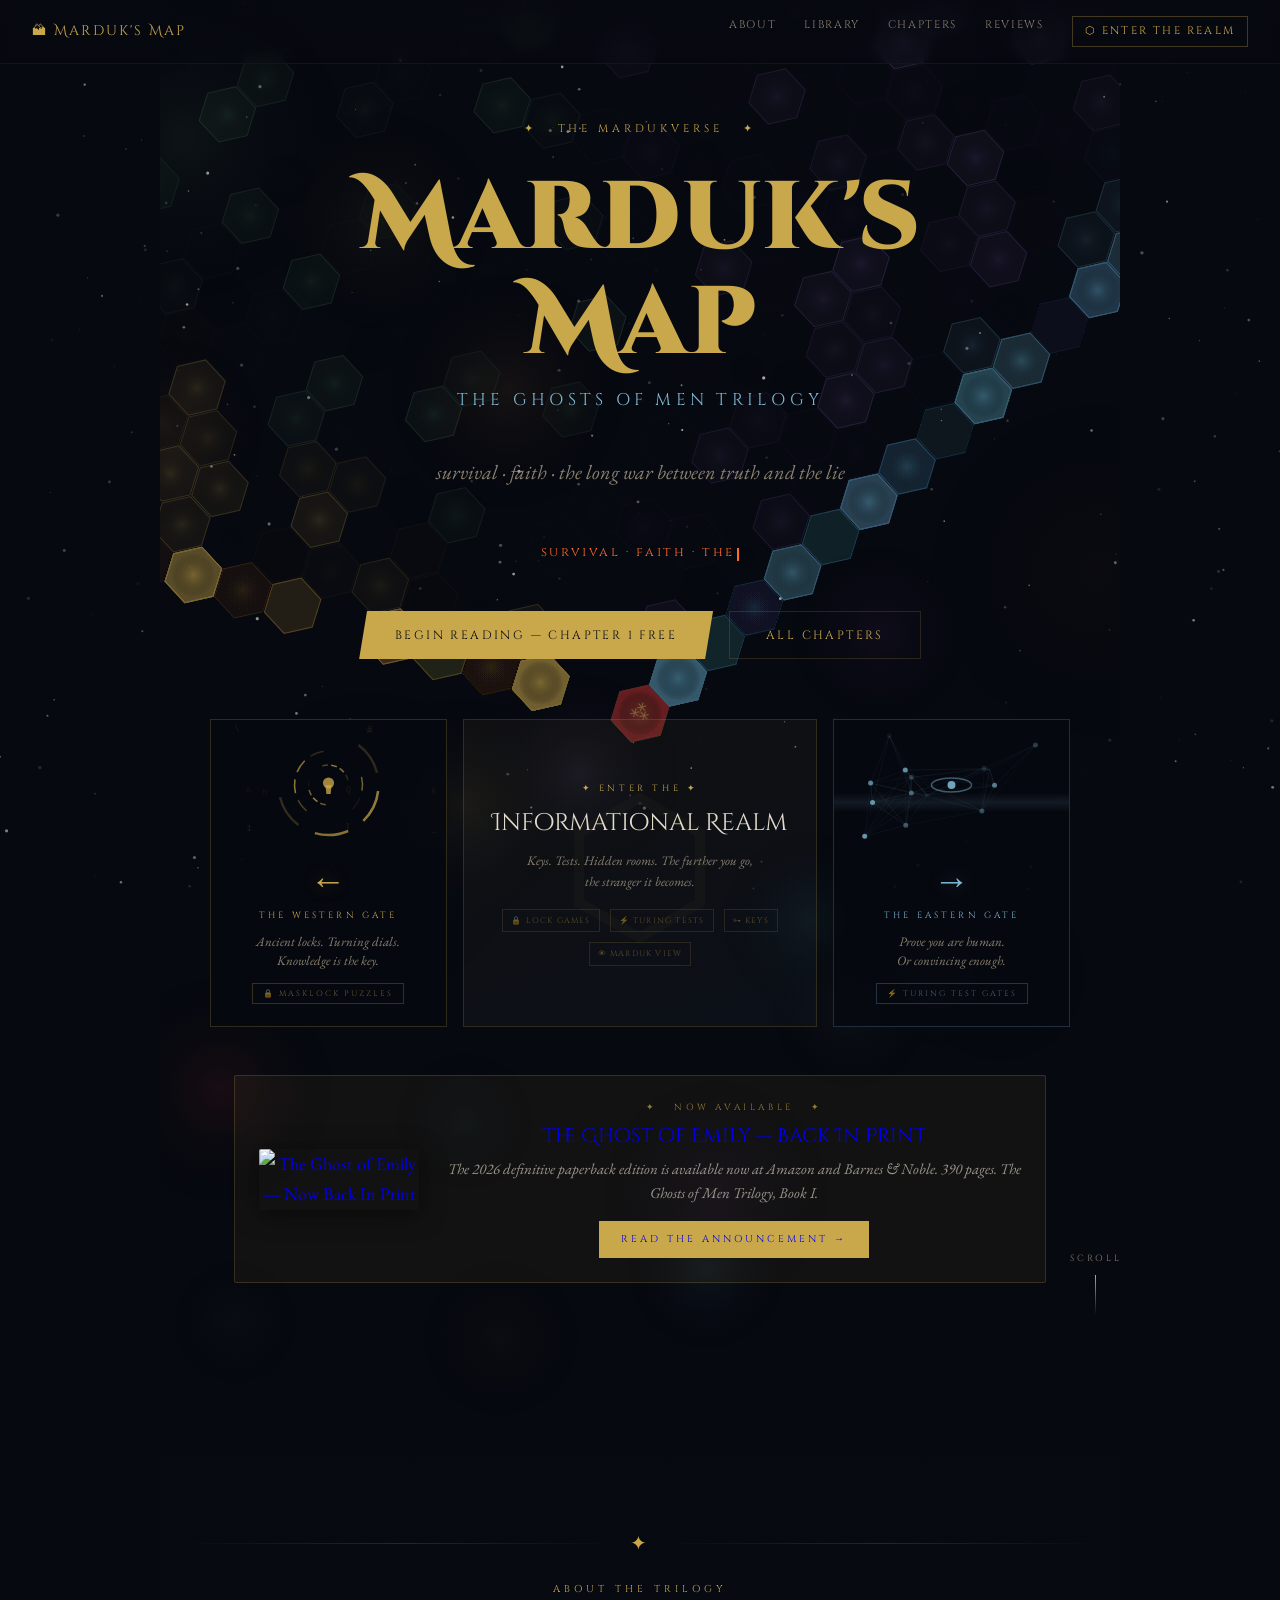
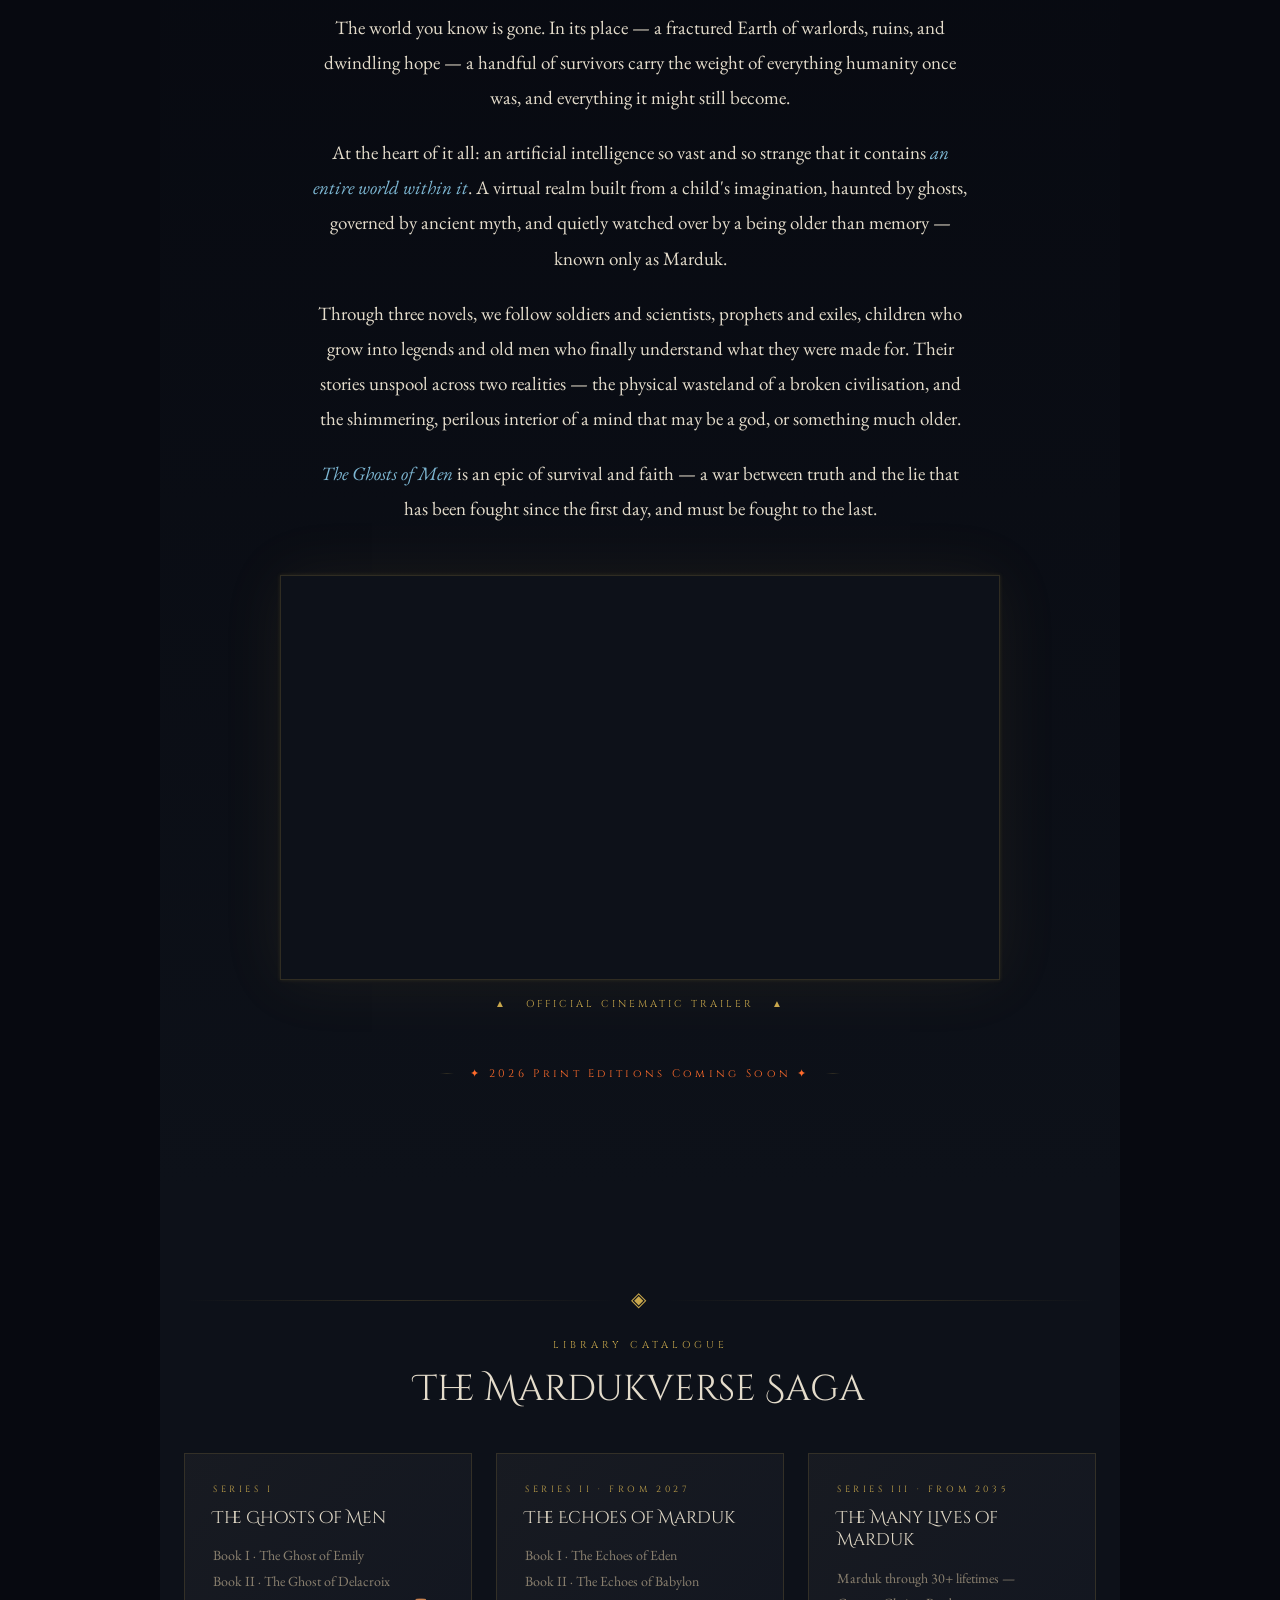
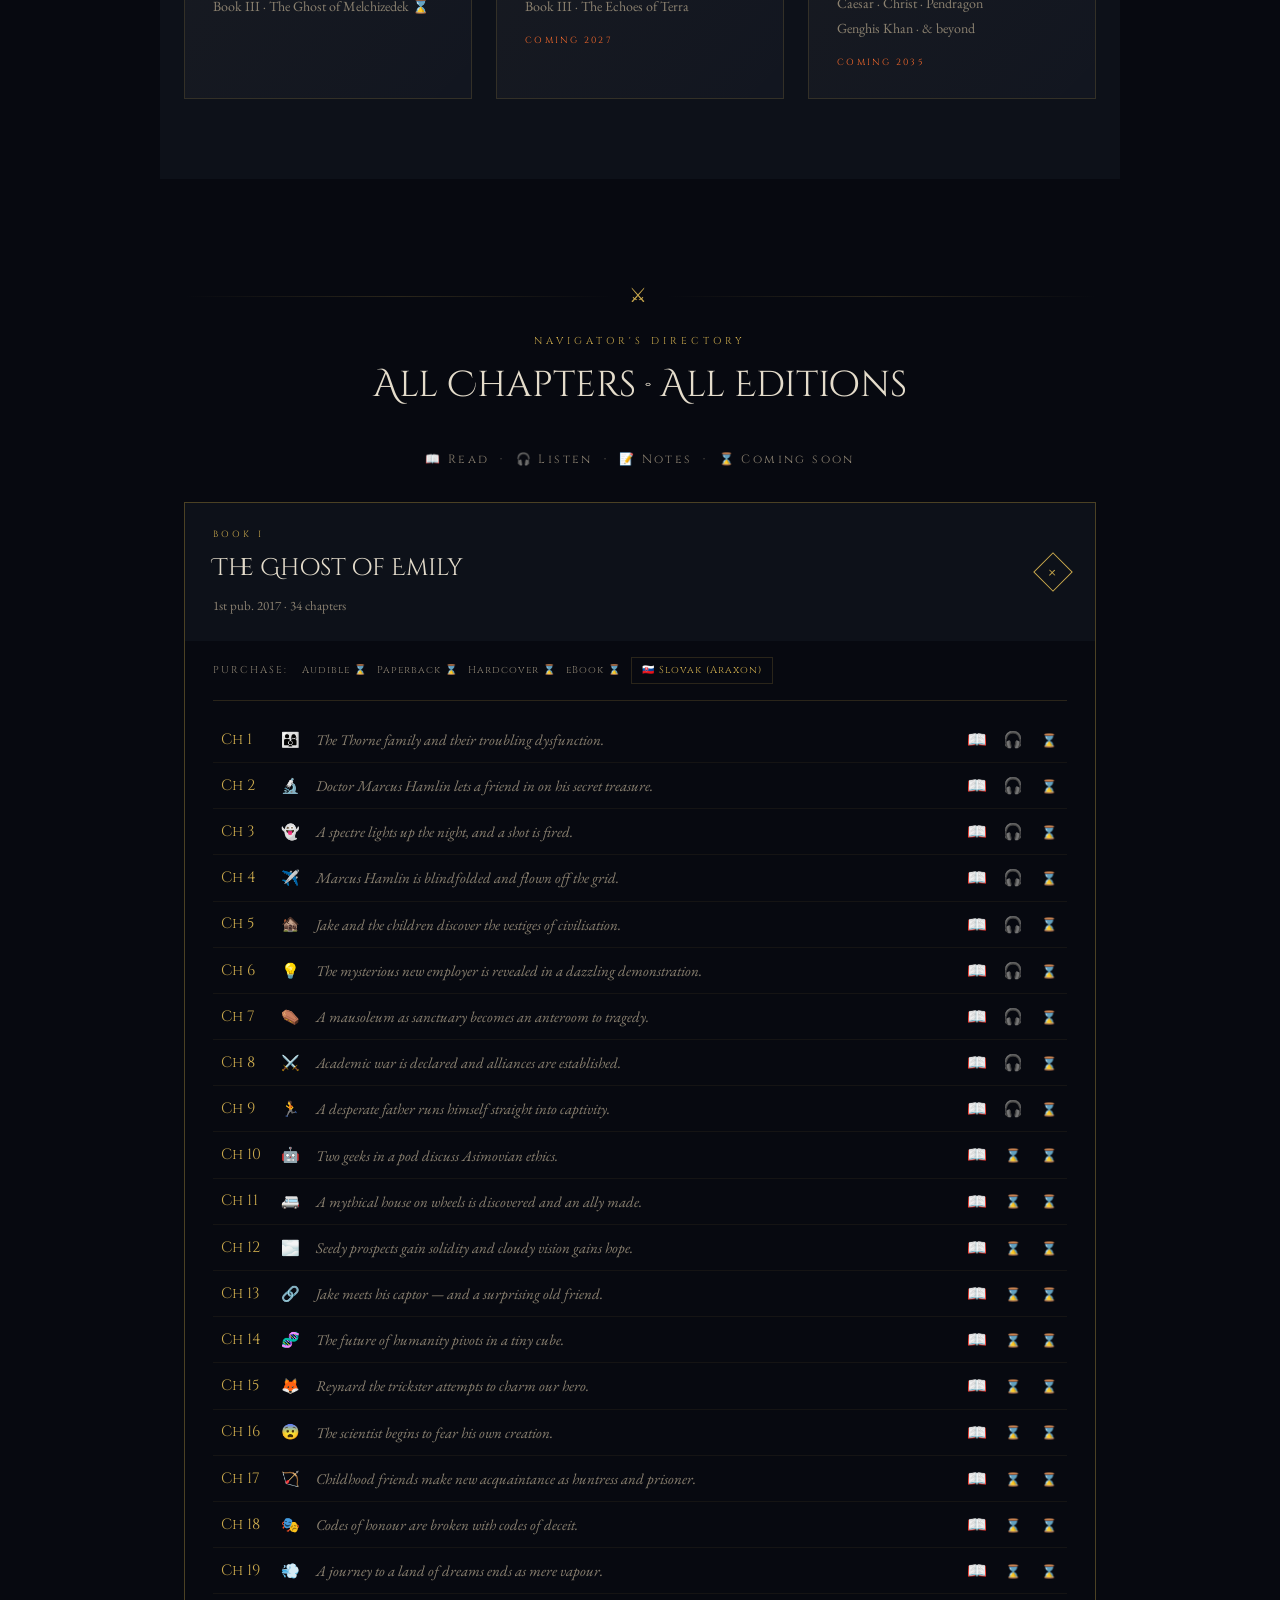
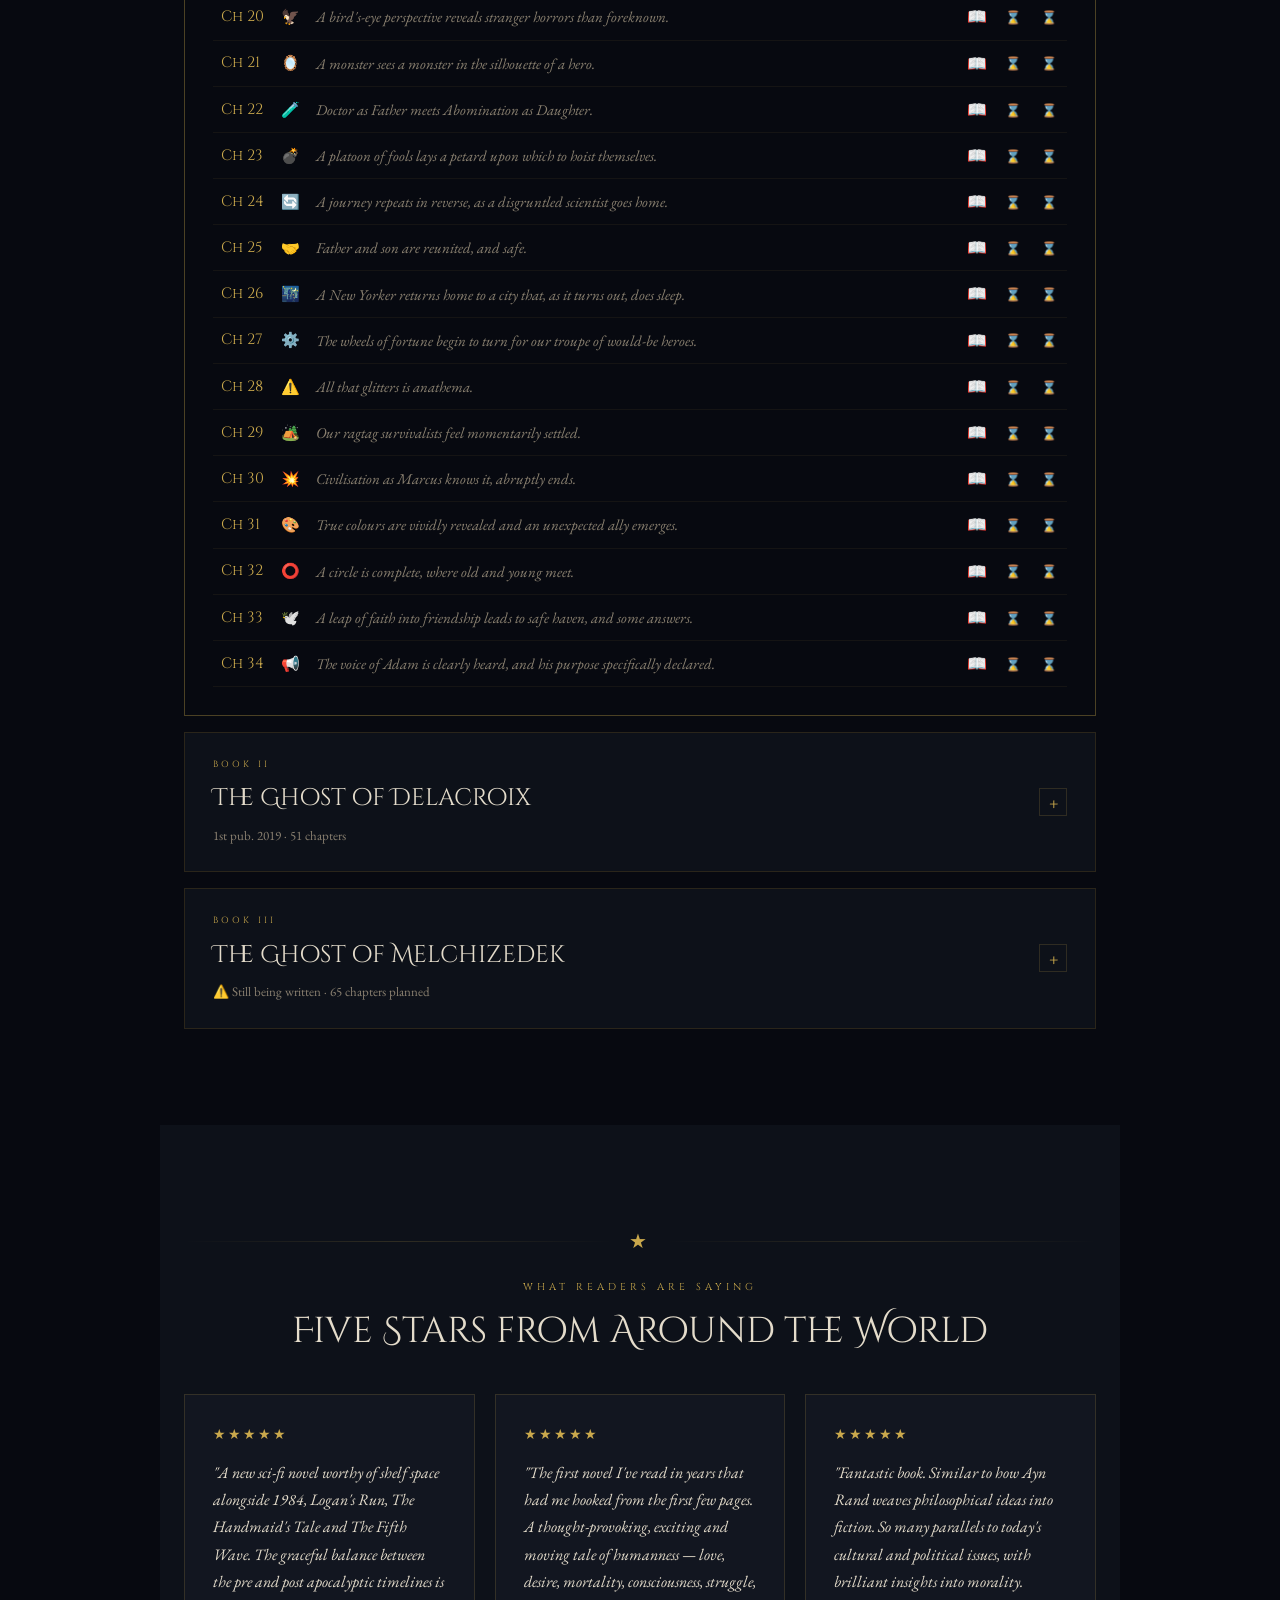
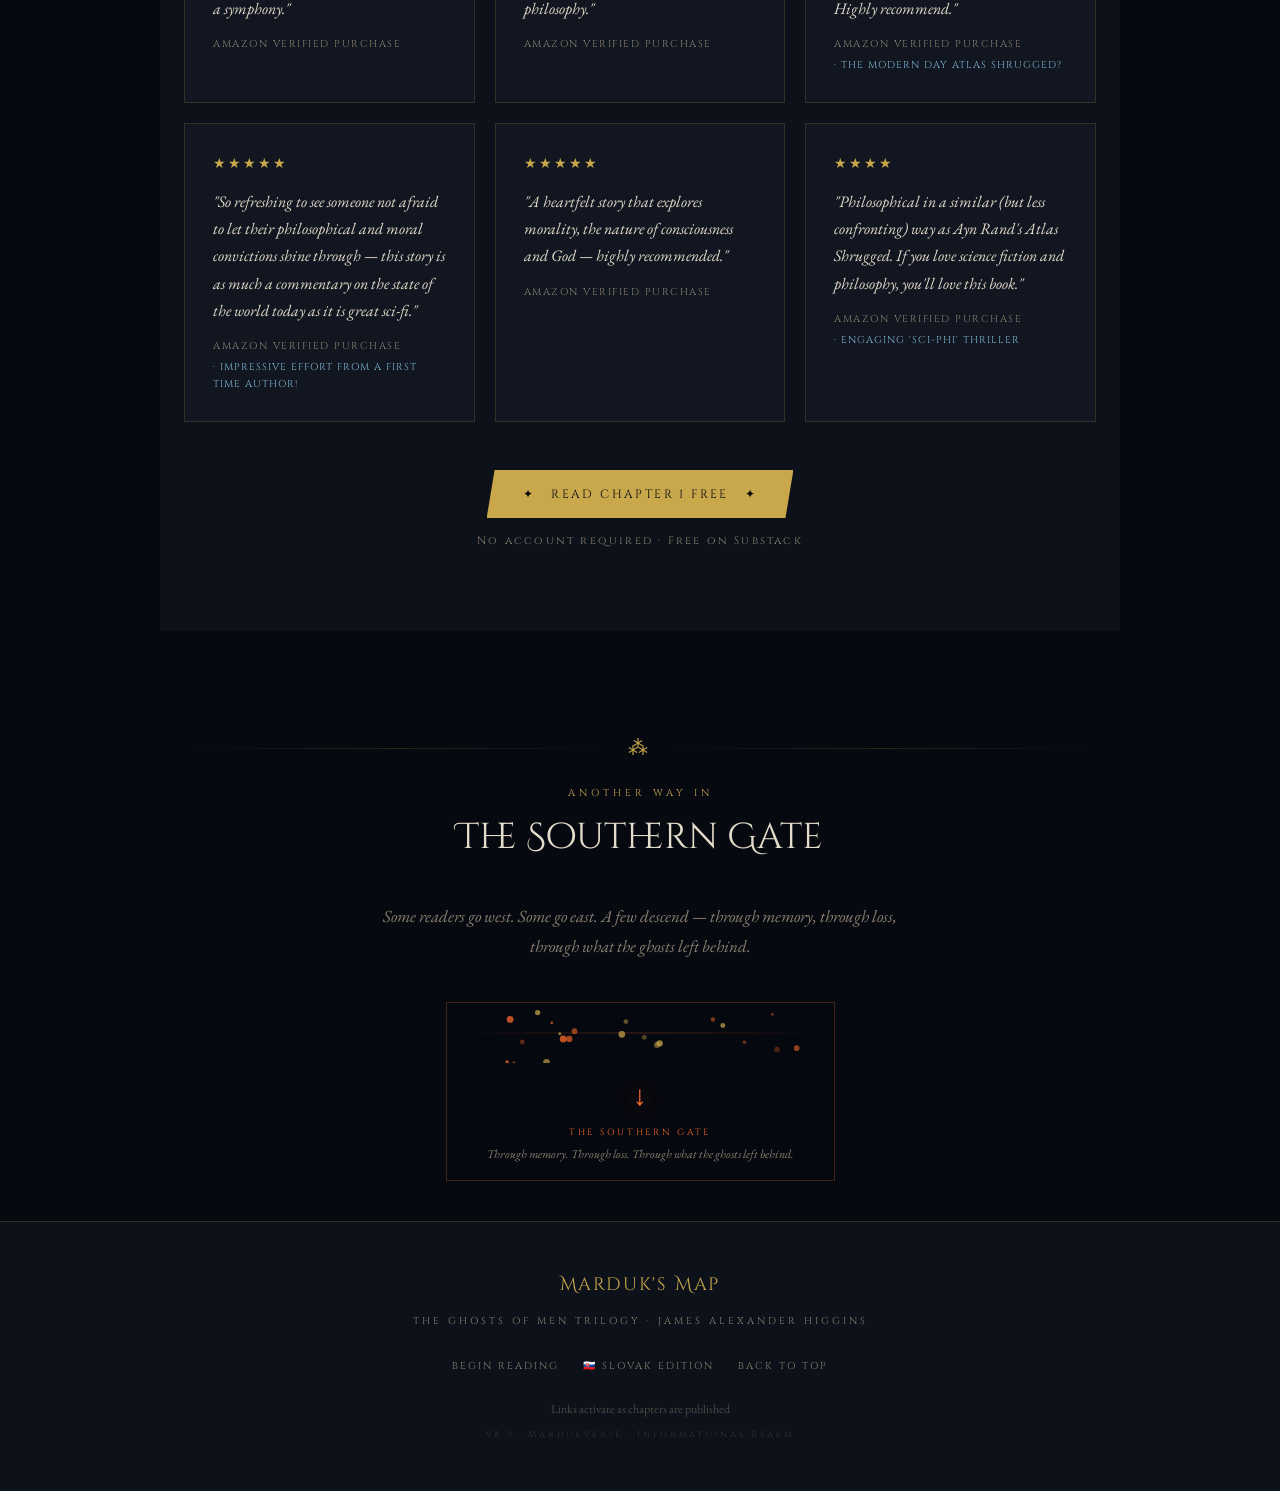
==== commit 1fe15b47: "Add files via upload" ====
--- a/beta/index.html
+++ b/beta/index.html
@@ -555,7 +555,7 @@
     <a href="#hero">Back to Top</a>
   </div>
   <div class="footer-copy">Links activate as chapters are published</div>
-  <div class="version">v8.7 · Mardukverse · Informational Realm</div>
+  <div class="version">v8.9 · Mardukverse · Informational Realm</div>
 </footer>
 
 <!-- CHAPTER POPUP -->
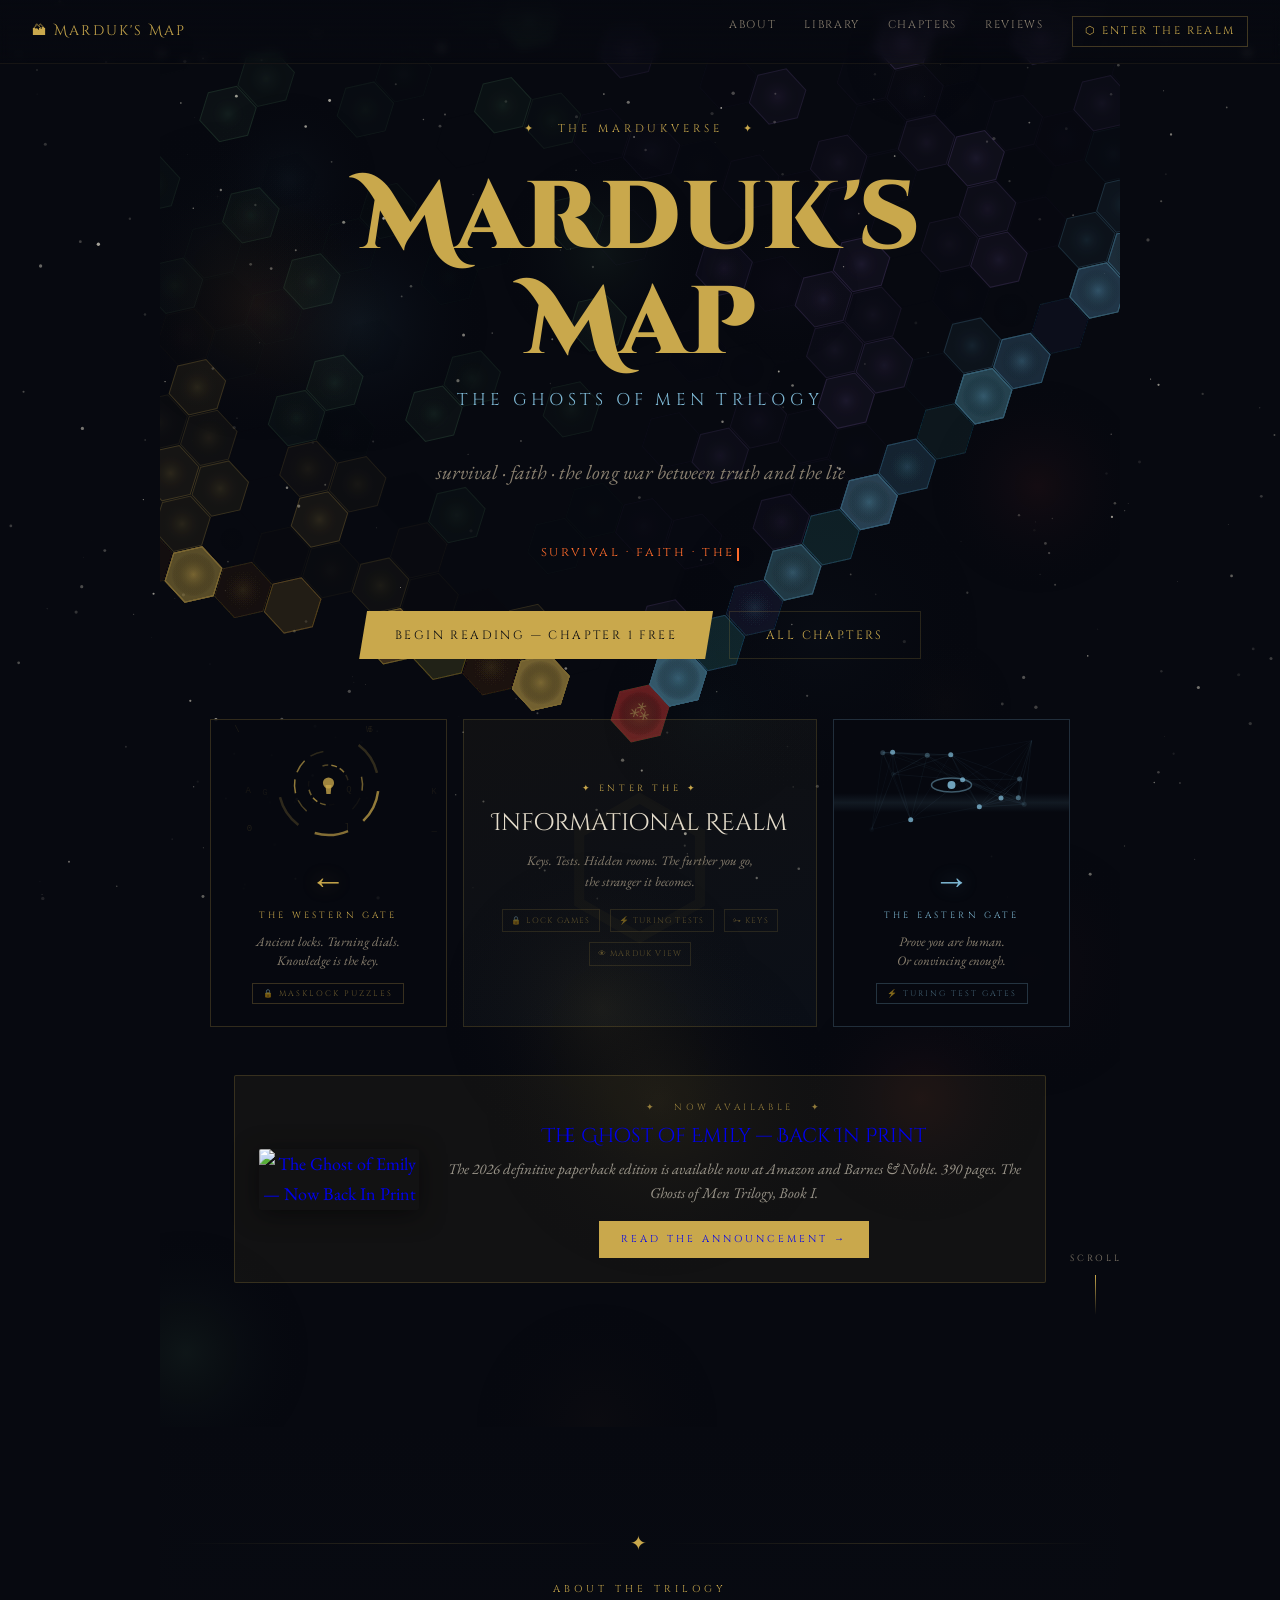
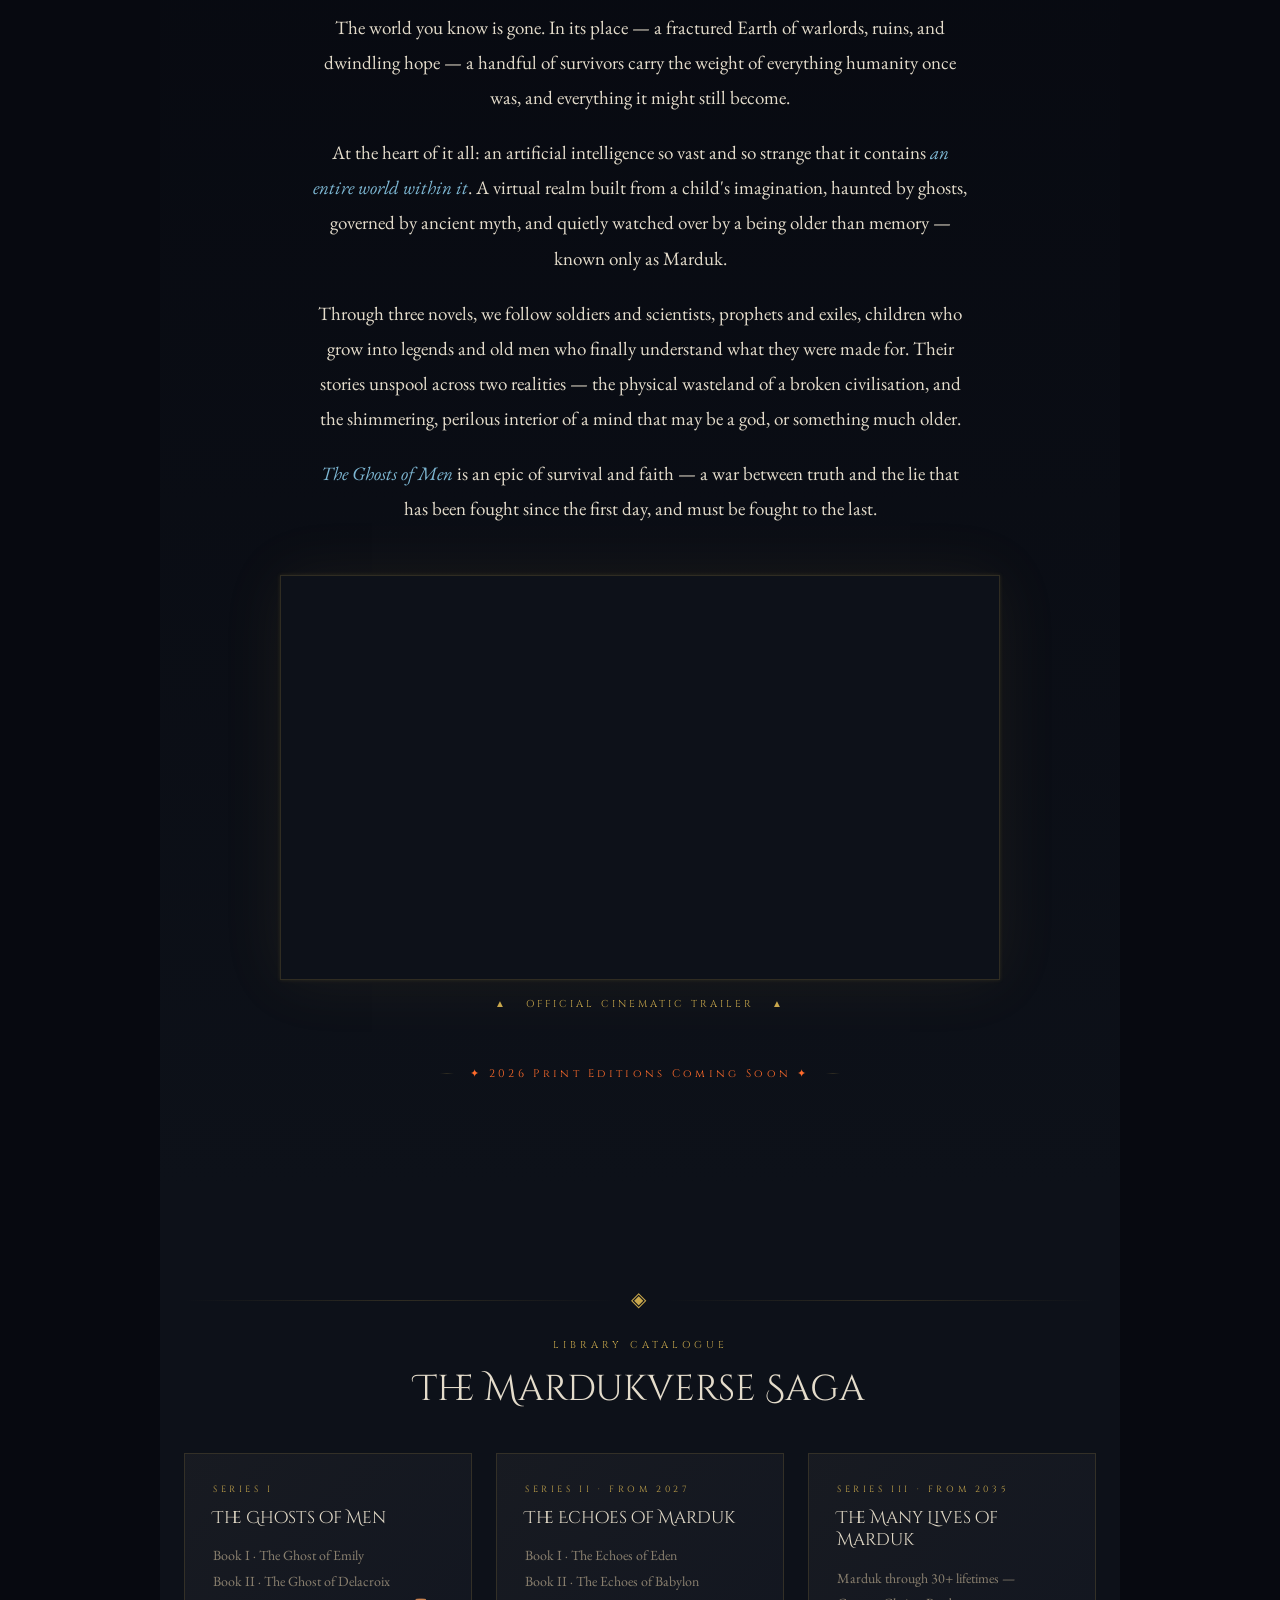
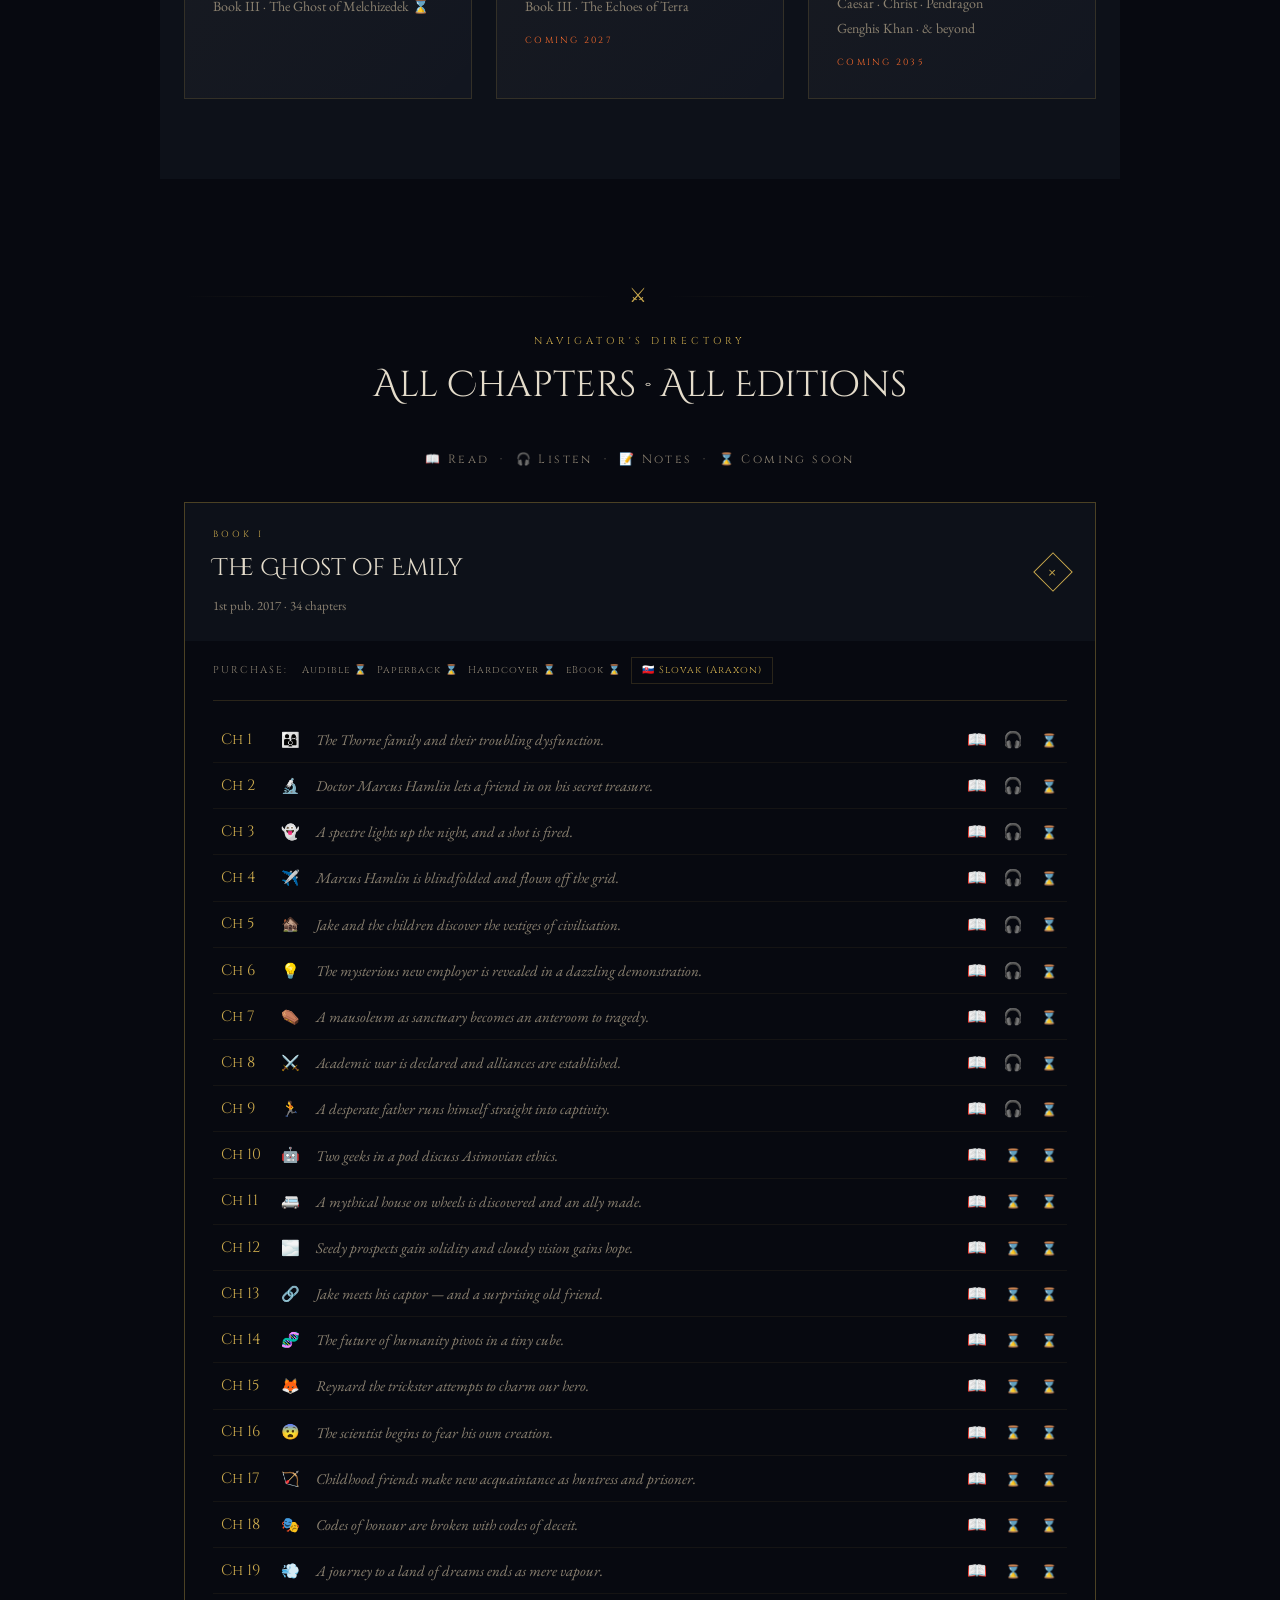
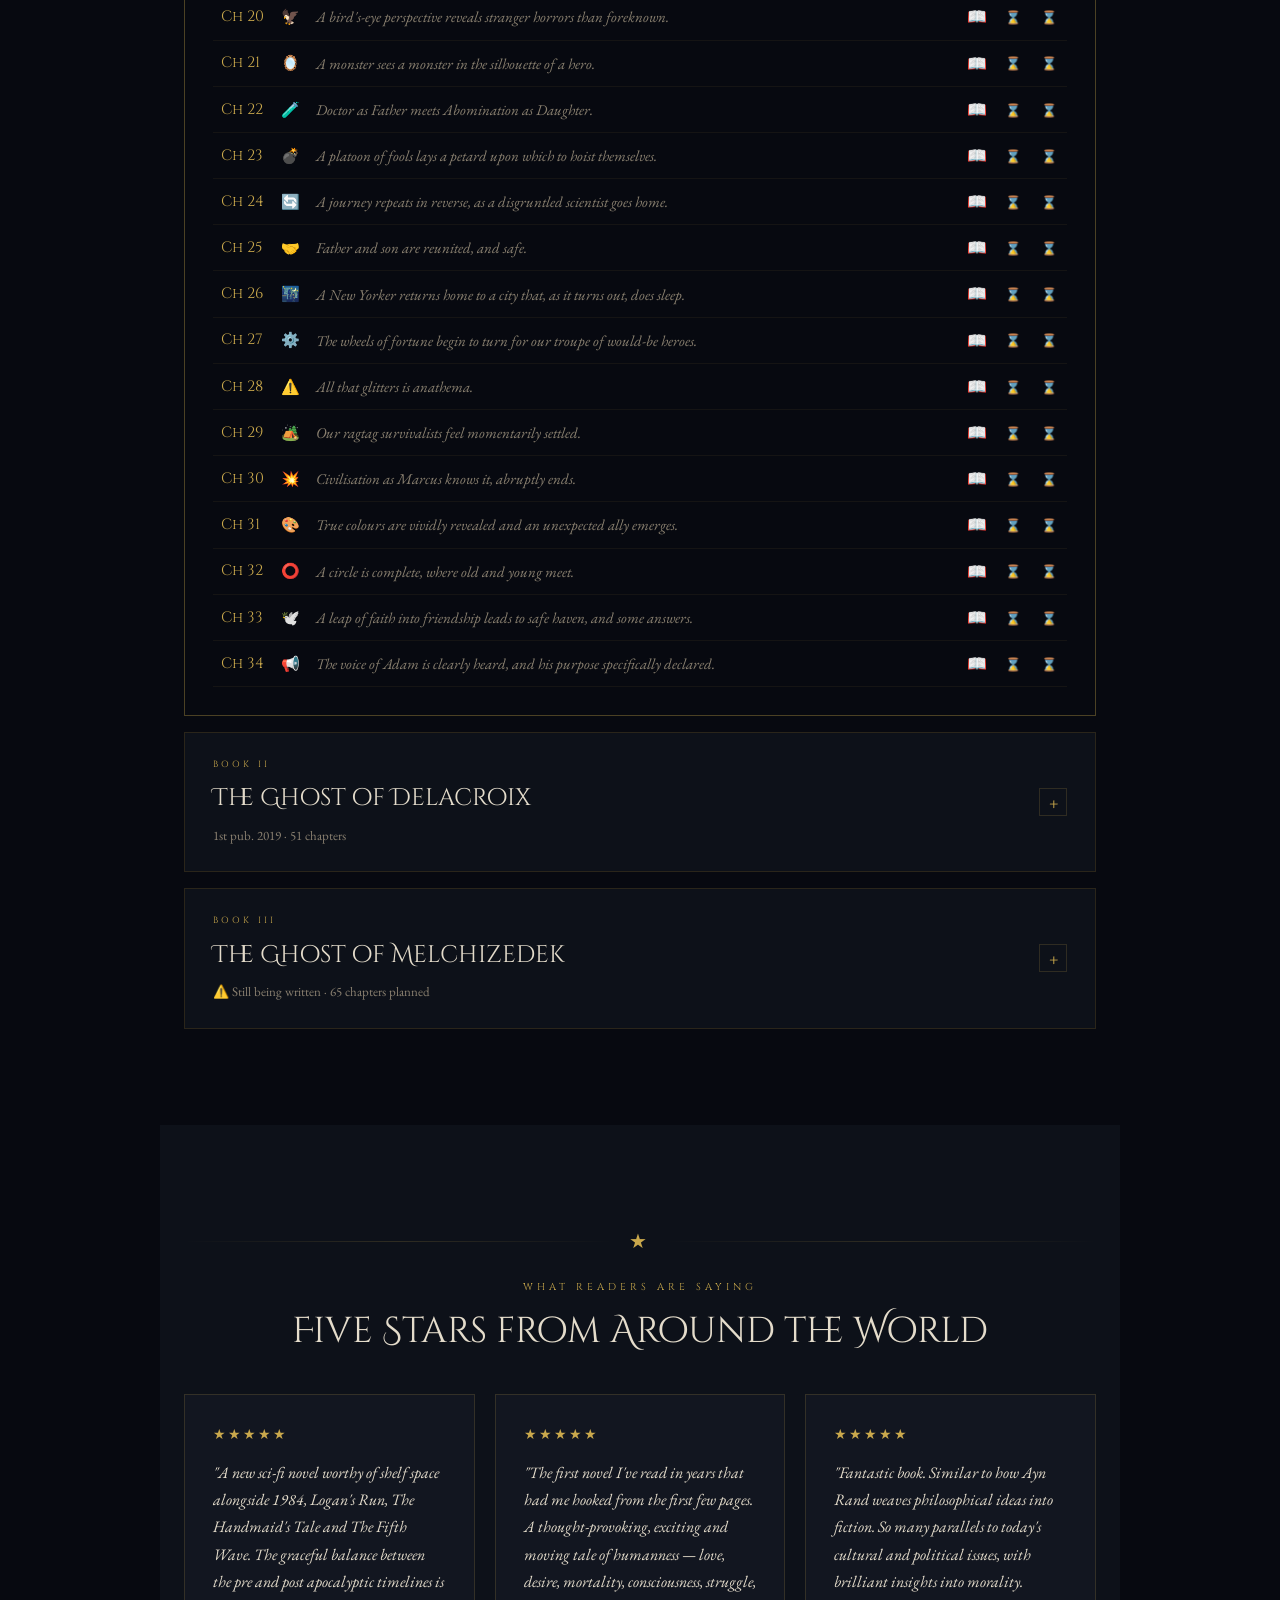
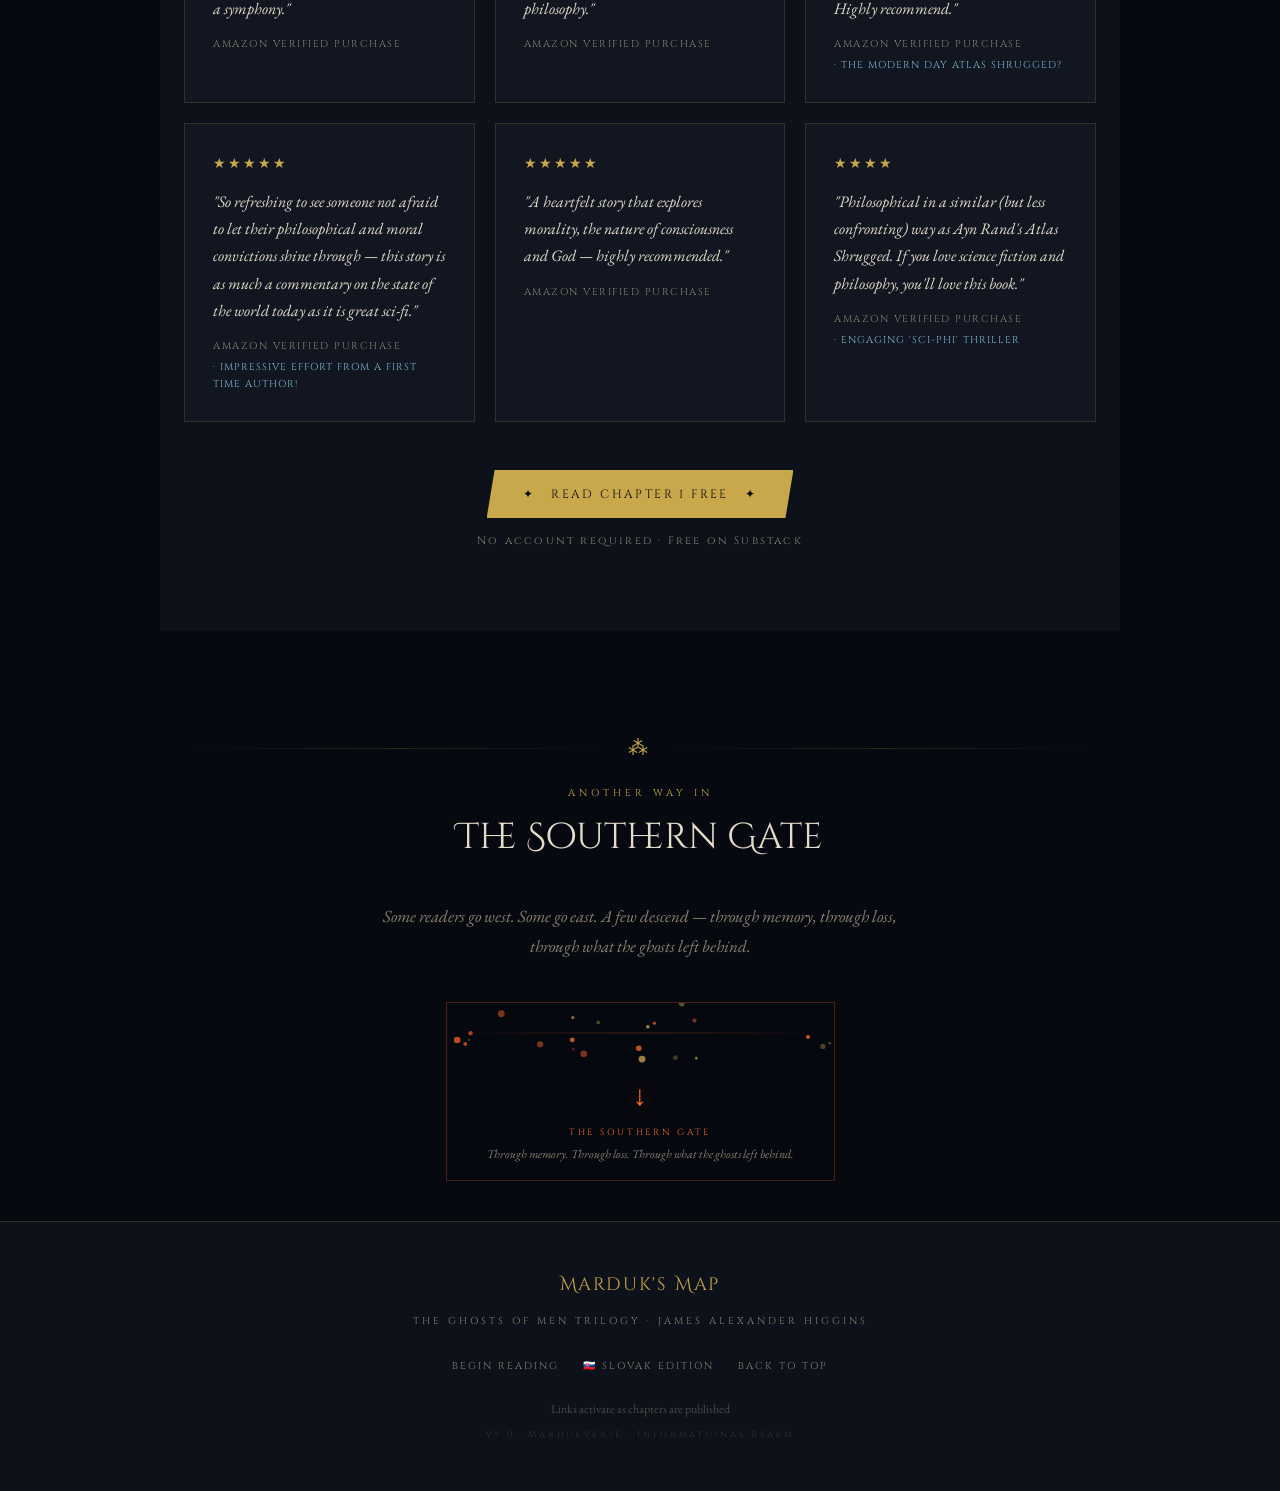
==== commit 2abde518: "Add files via upload" ====
--- a/beta/index.html
+++ b/beta/index.html
@@ -555,7 +555,7 @@
     <a href="#hero">Back to Top</a>
   </div>
   <div class="footer-copy">Links activate as chapters are published</div>
-  <div class="version">v8.9 · Mardukverse · Informational Realm</div>
+  <div class="version">v9.0 · Mardukverse · Informational Realm</div>
 </footer>
 
 <!-- CHAPTER POPUP -->
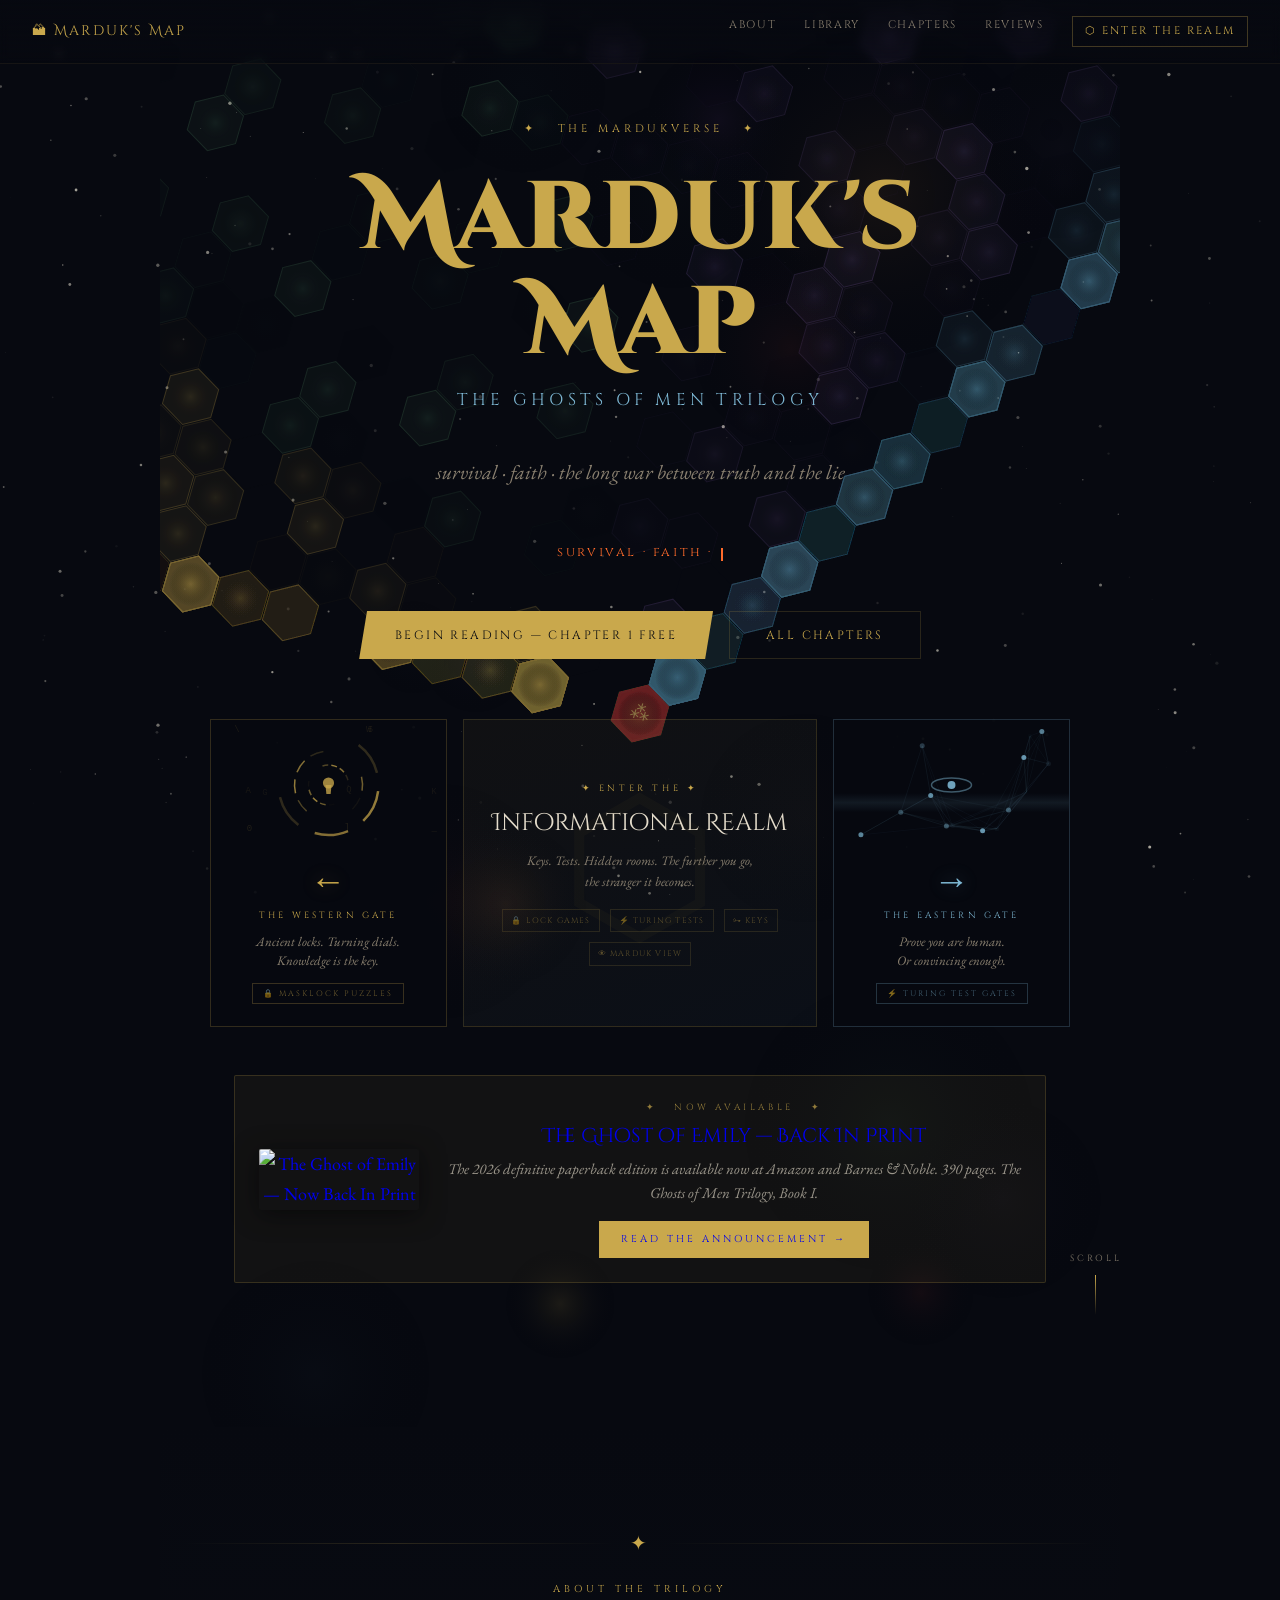
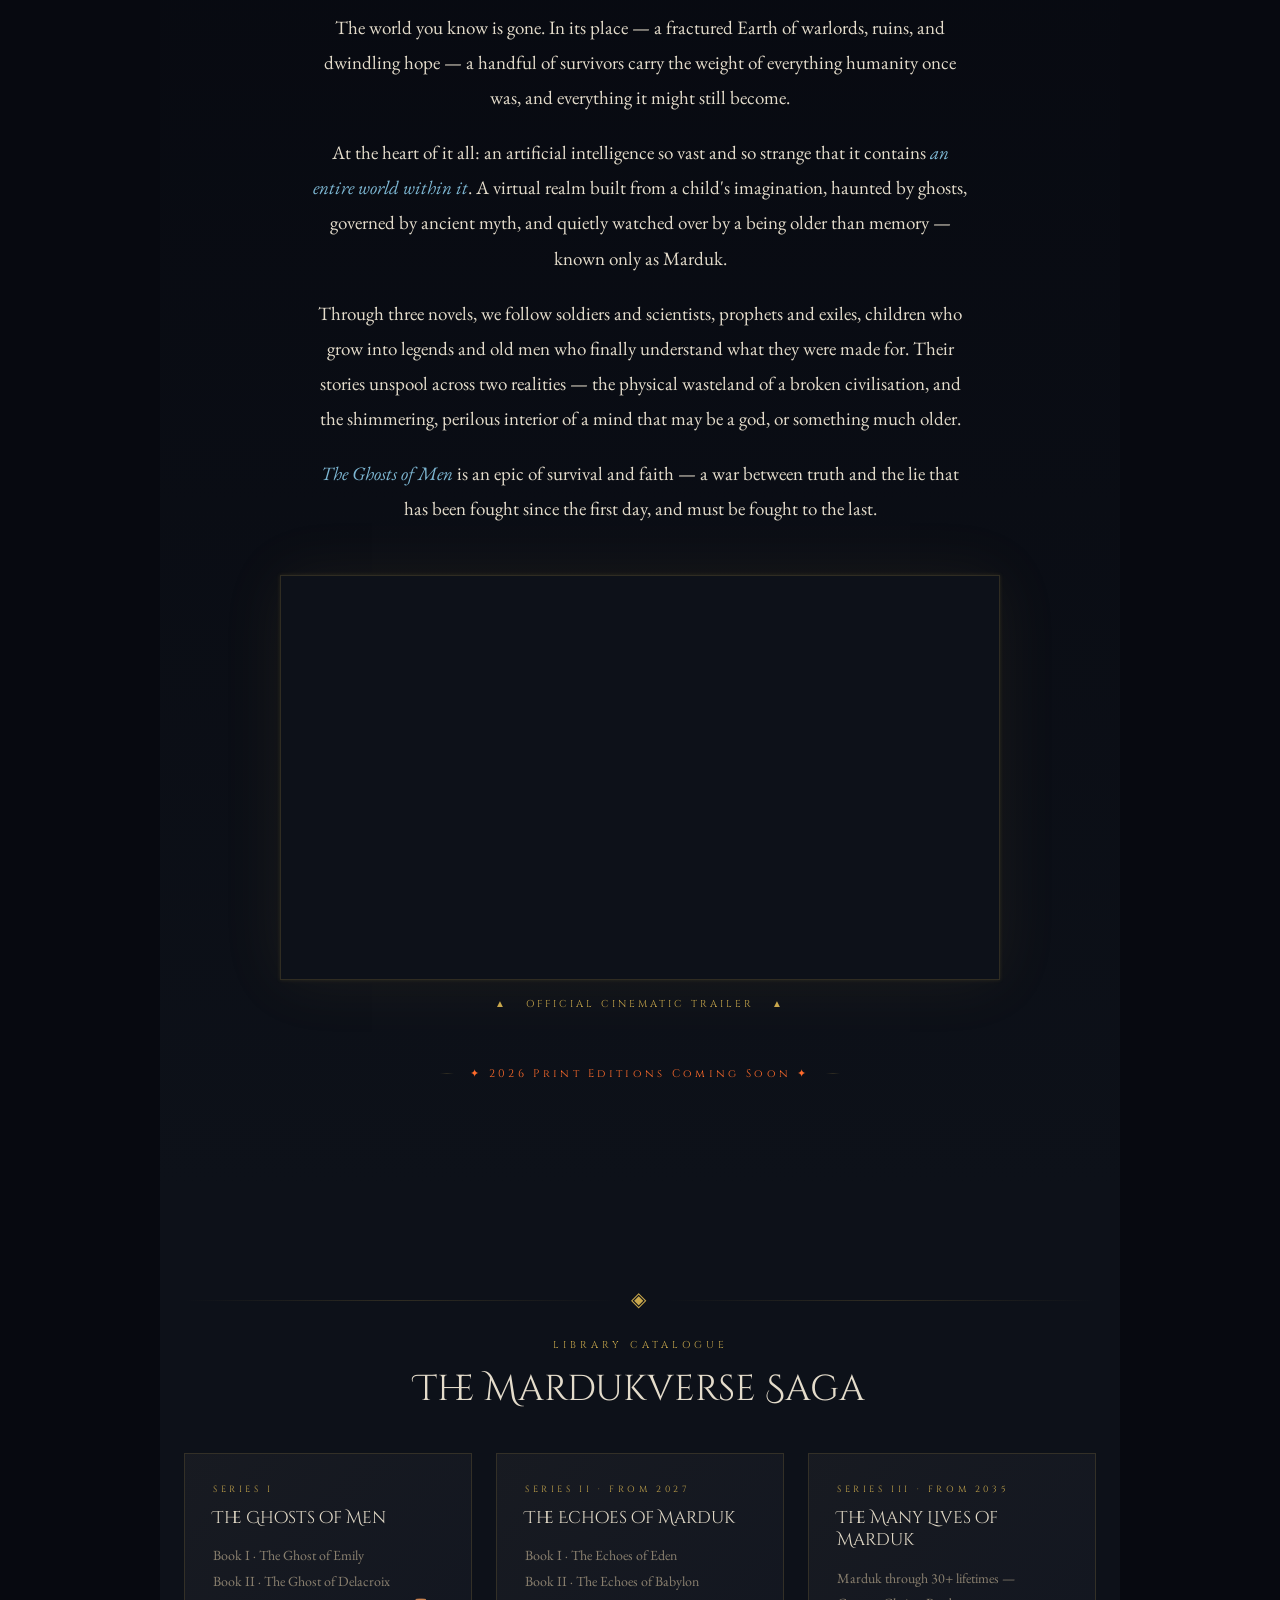
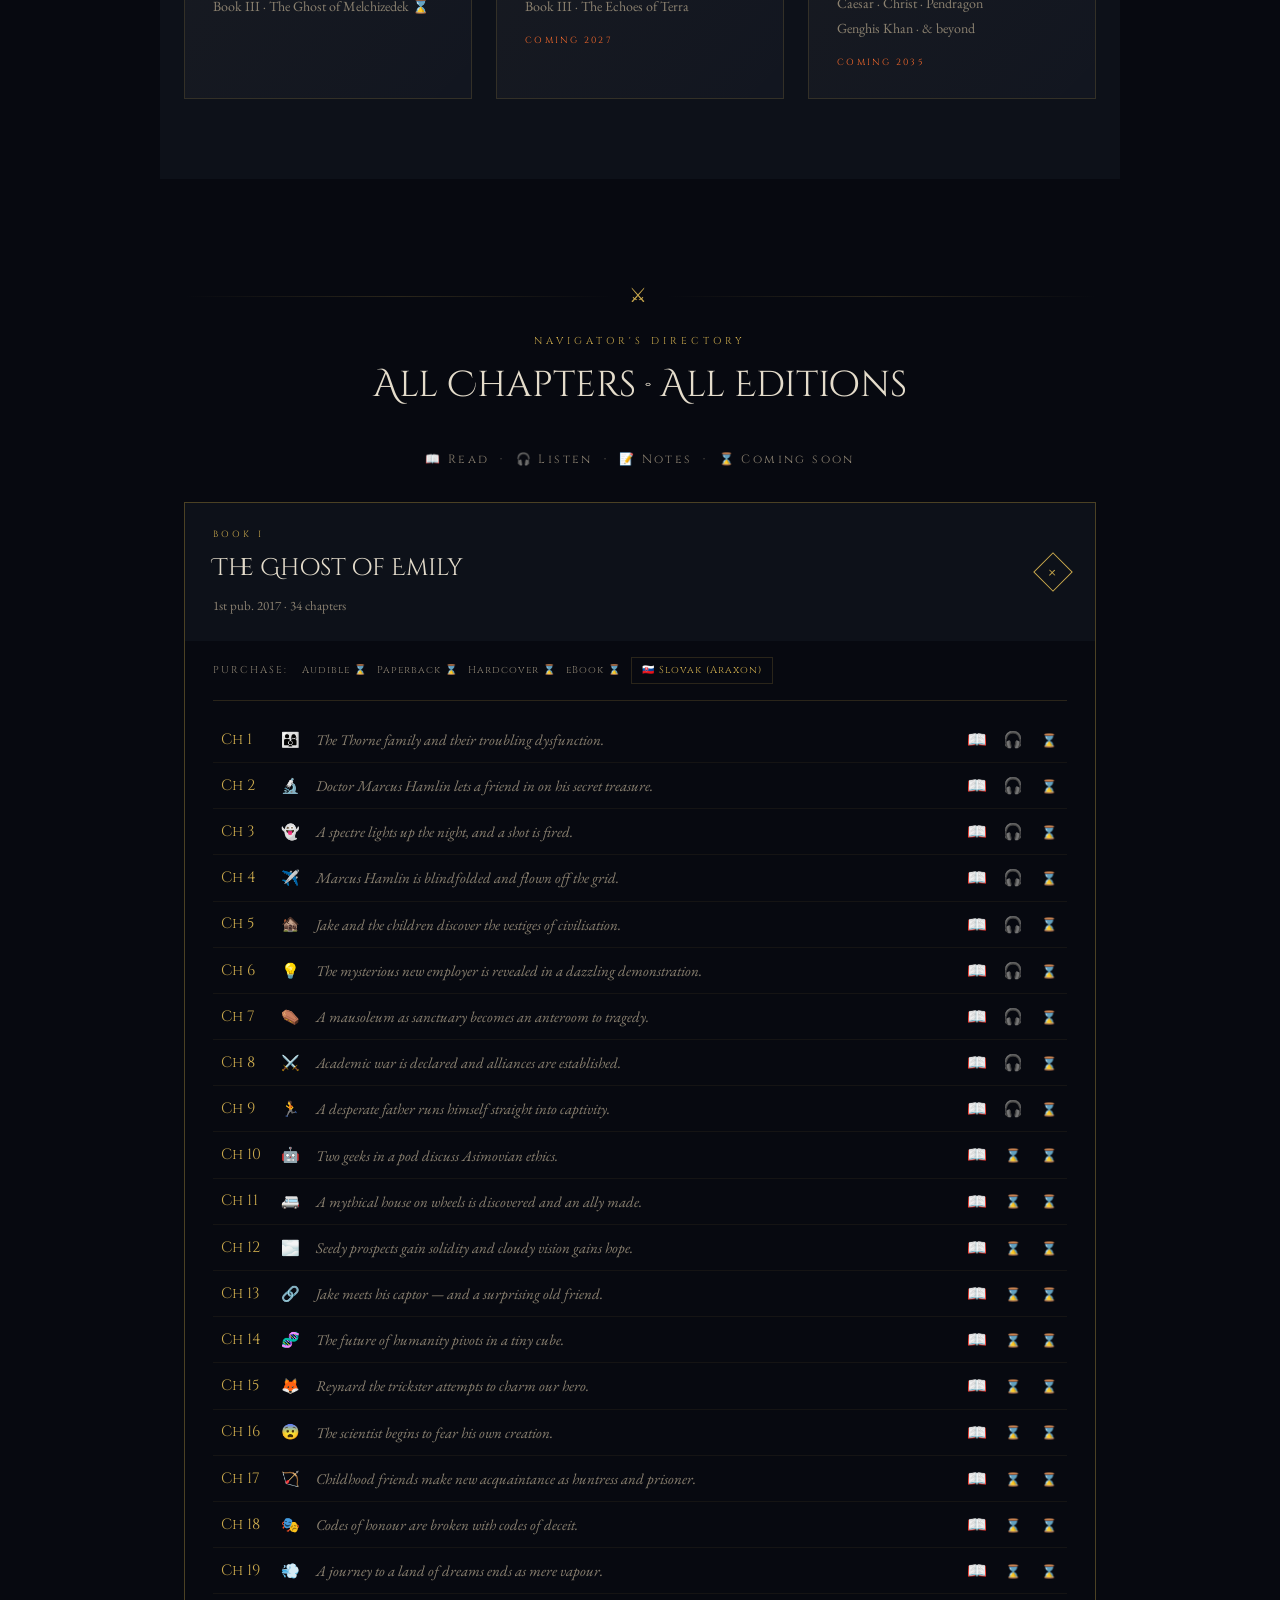
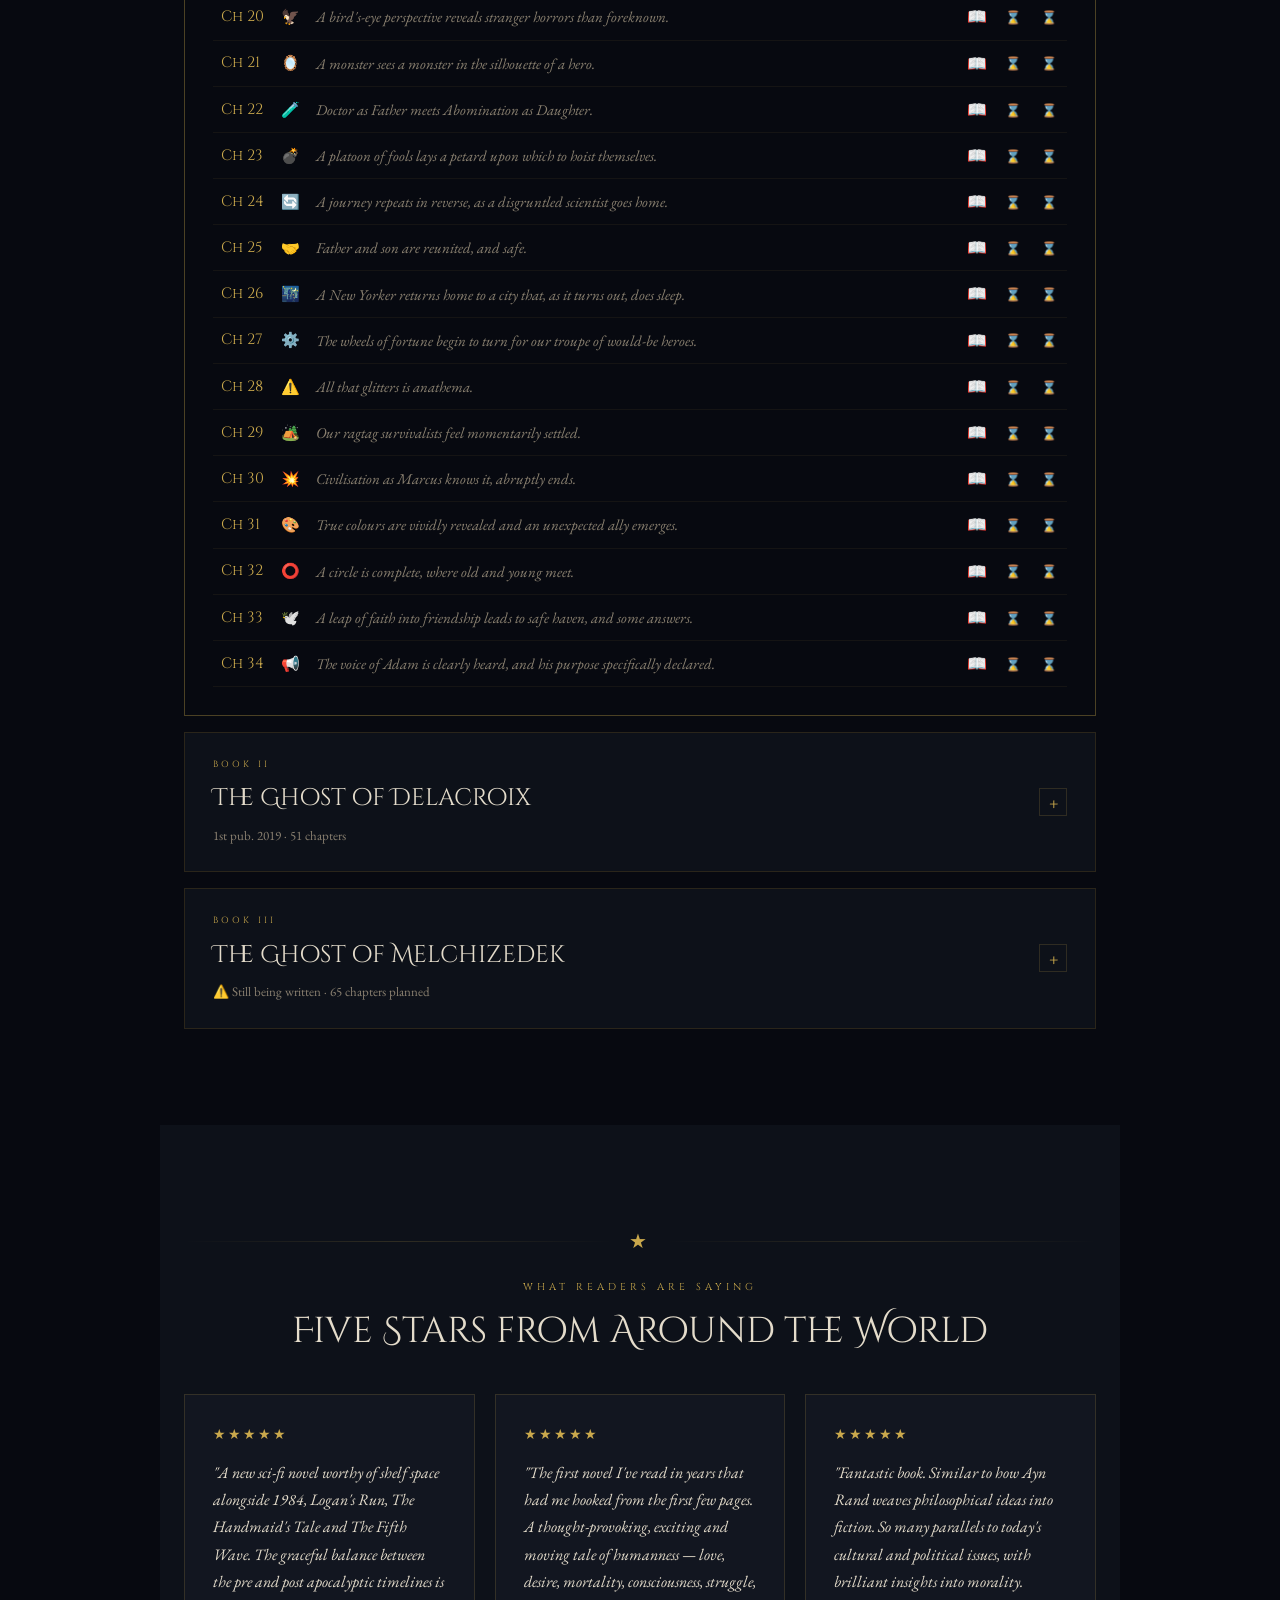
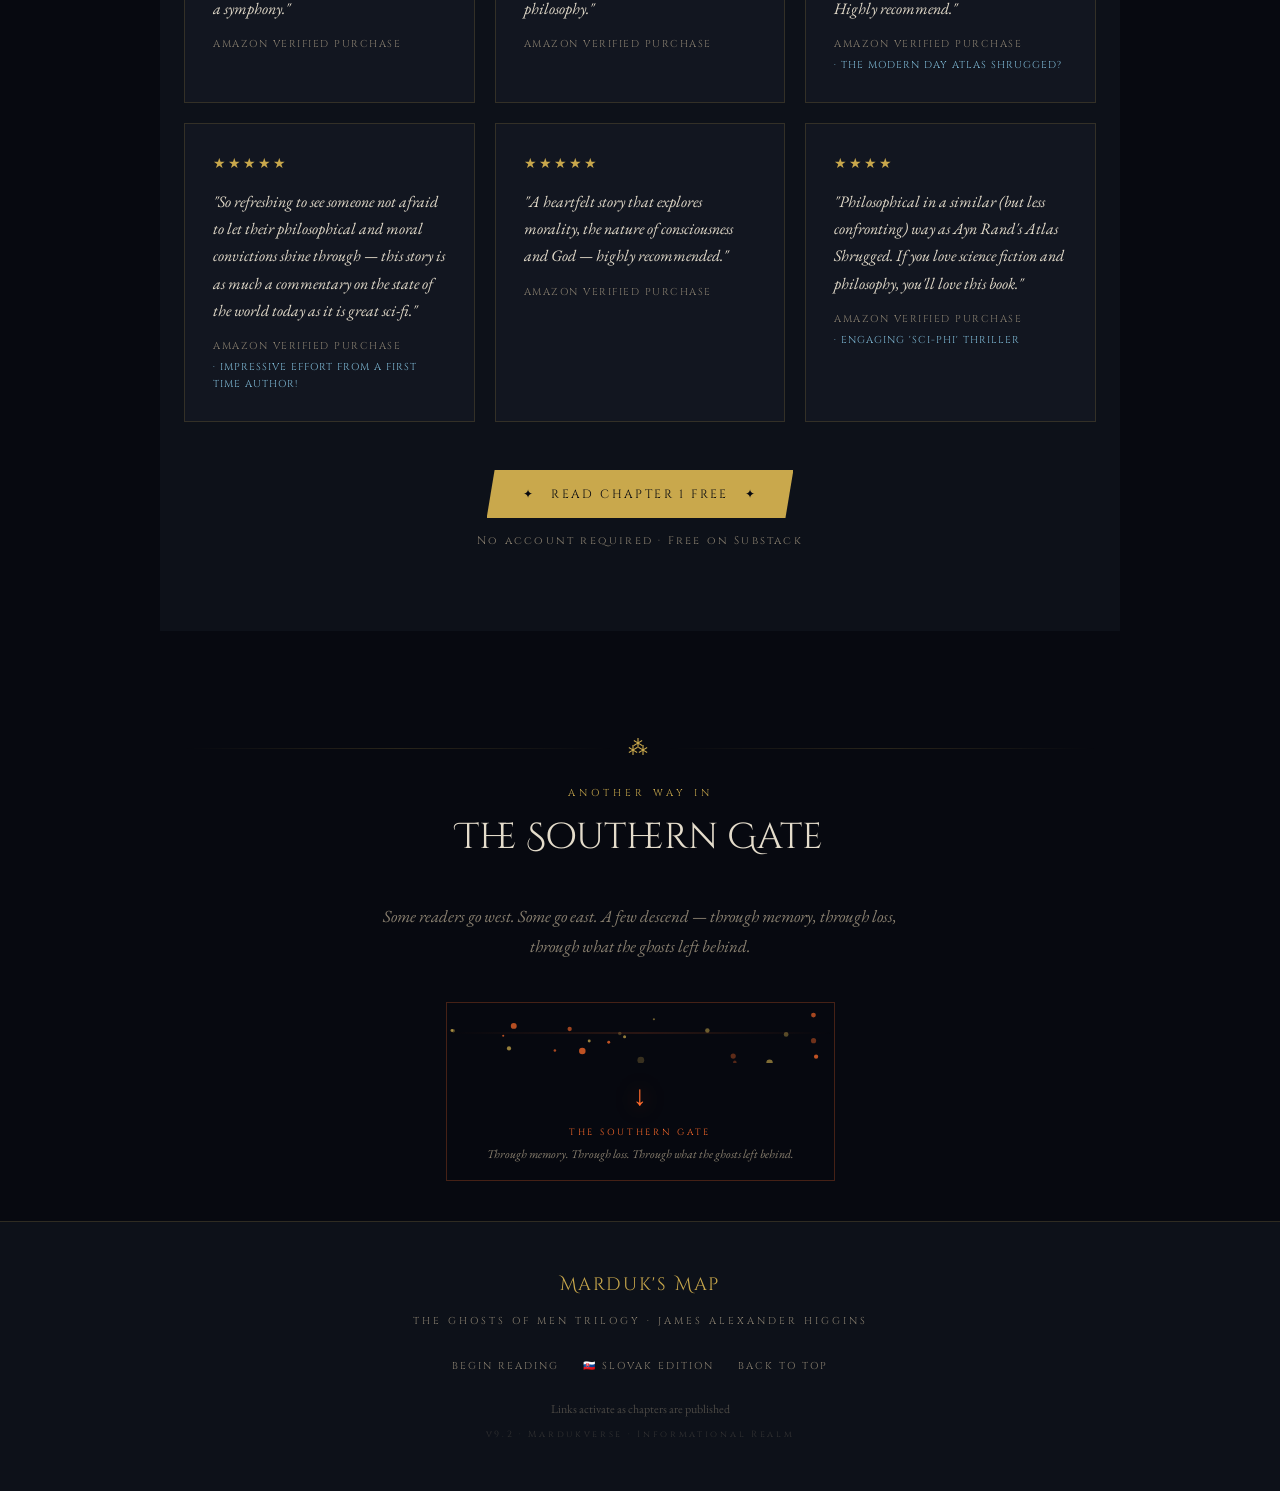
==== commit da643dc1: "Add files via upload" ====
--- a/beta/index.html
+++ b/beta/index.html
@@ -555,7 +555,7 @@
     <a href="#hero">Back to Top</a>
   </div>
   <div class="footer-copy">Links activate as chapters are published</div>
-  <div class="version">v9.0 · Mardukverse · Informational Realm</div>
+  <div class="version">v9.2 · Mardukverse · Informational Realm</div>
 </footer>
 
 <!-- CHAPTER POPUP -->
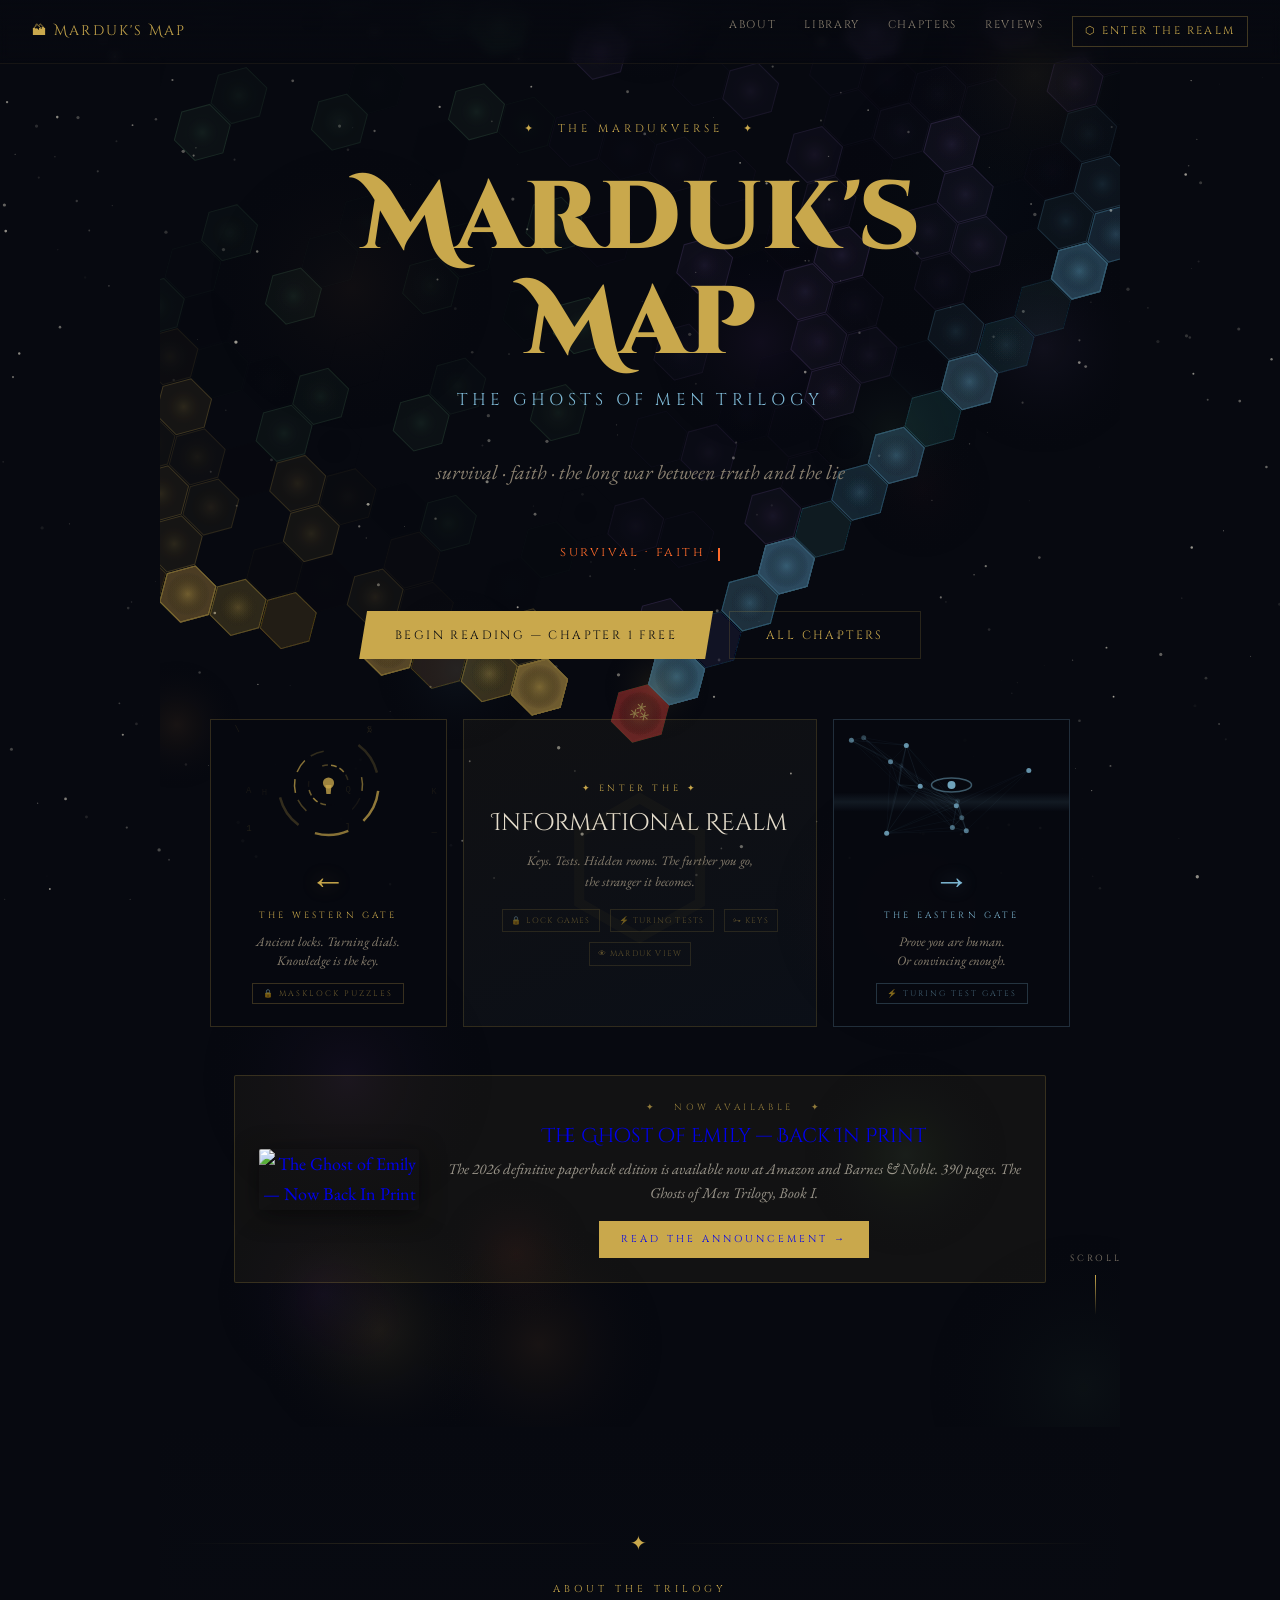
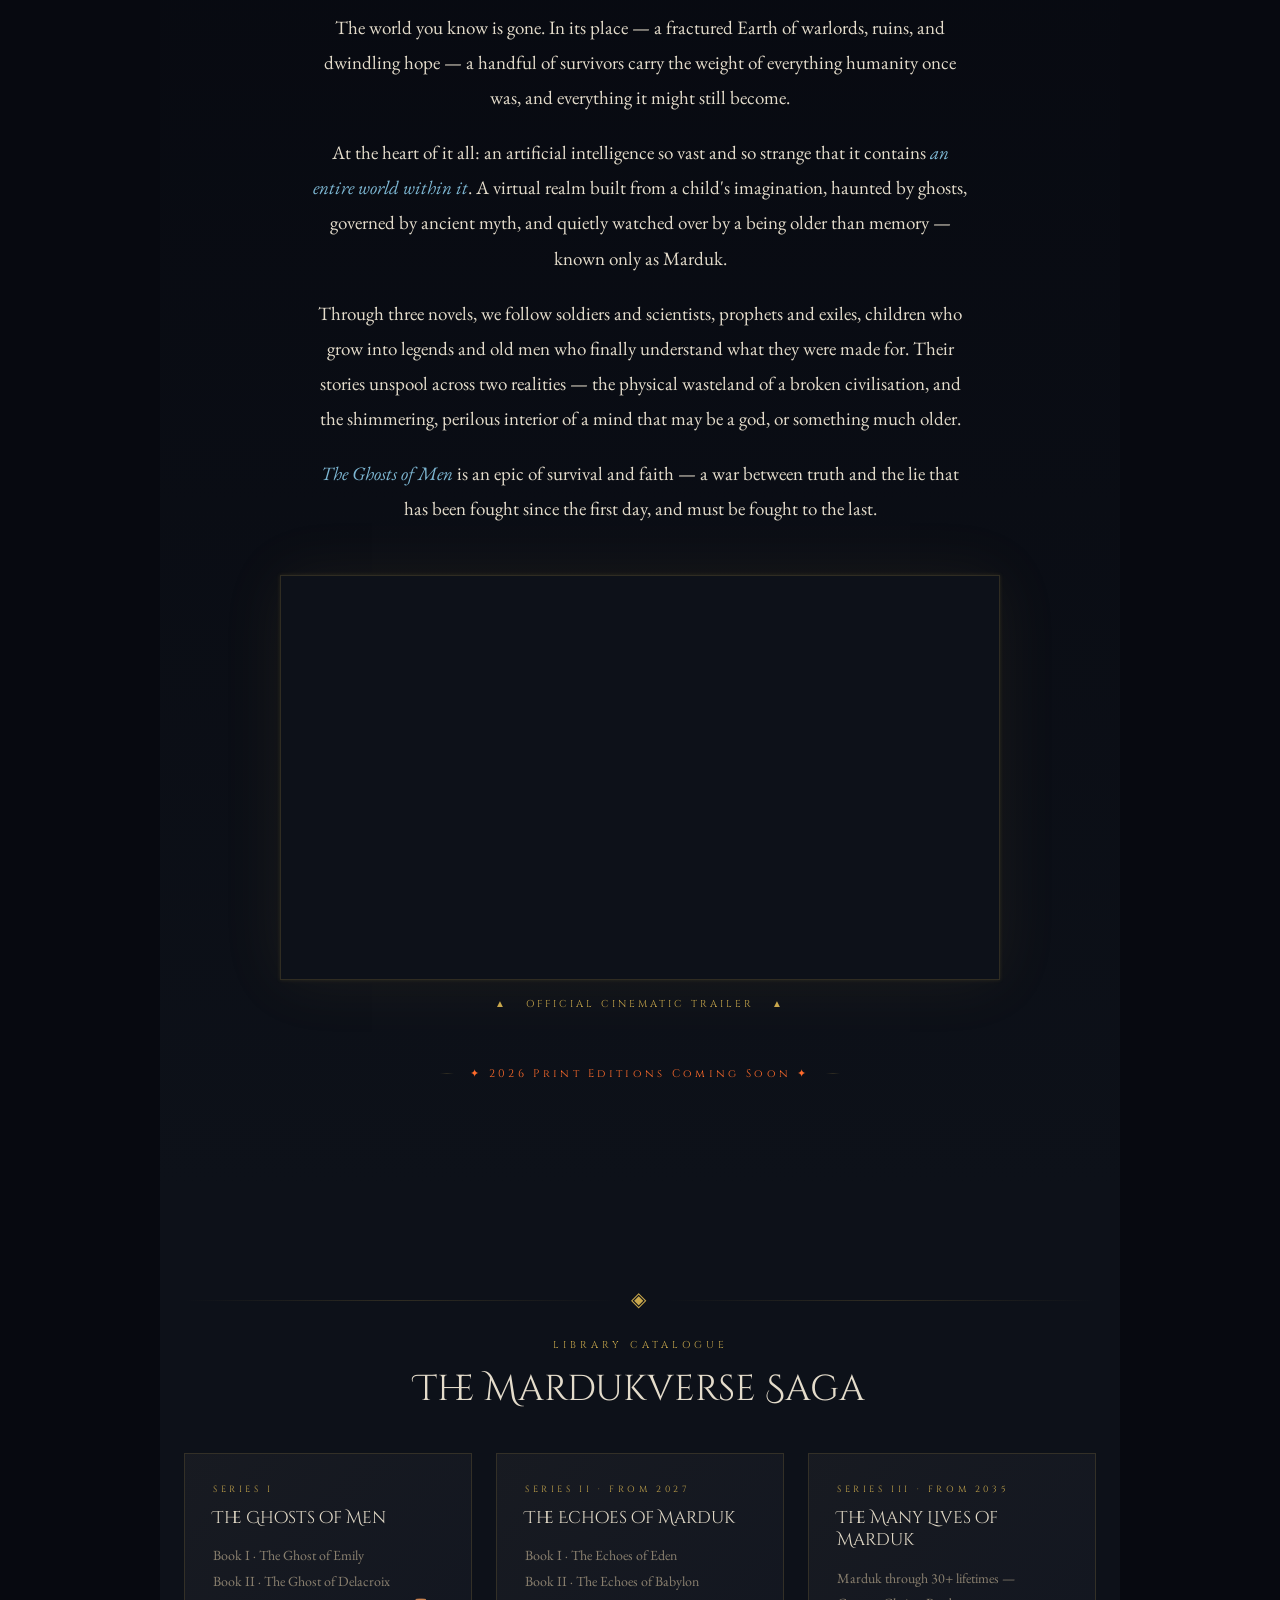
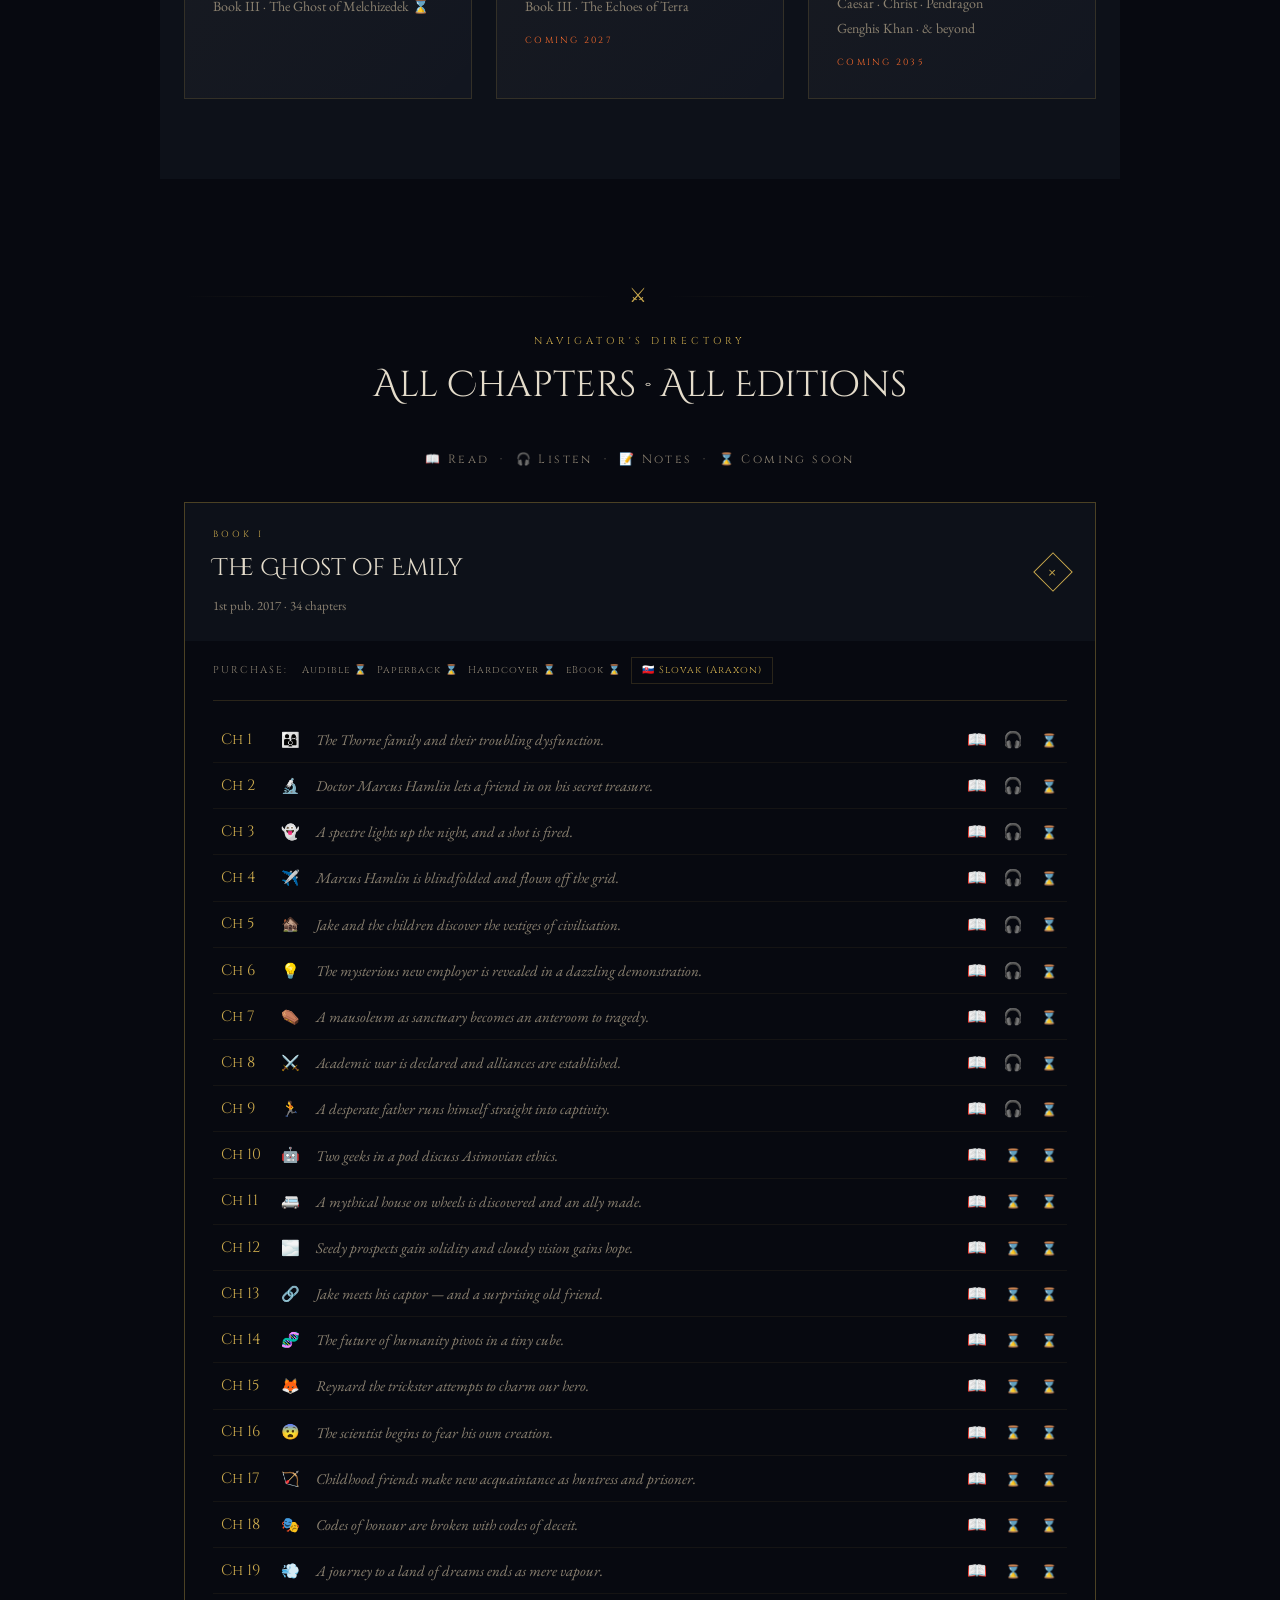
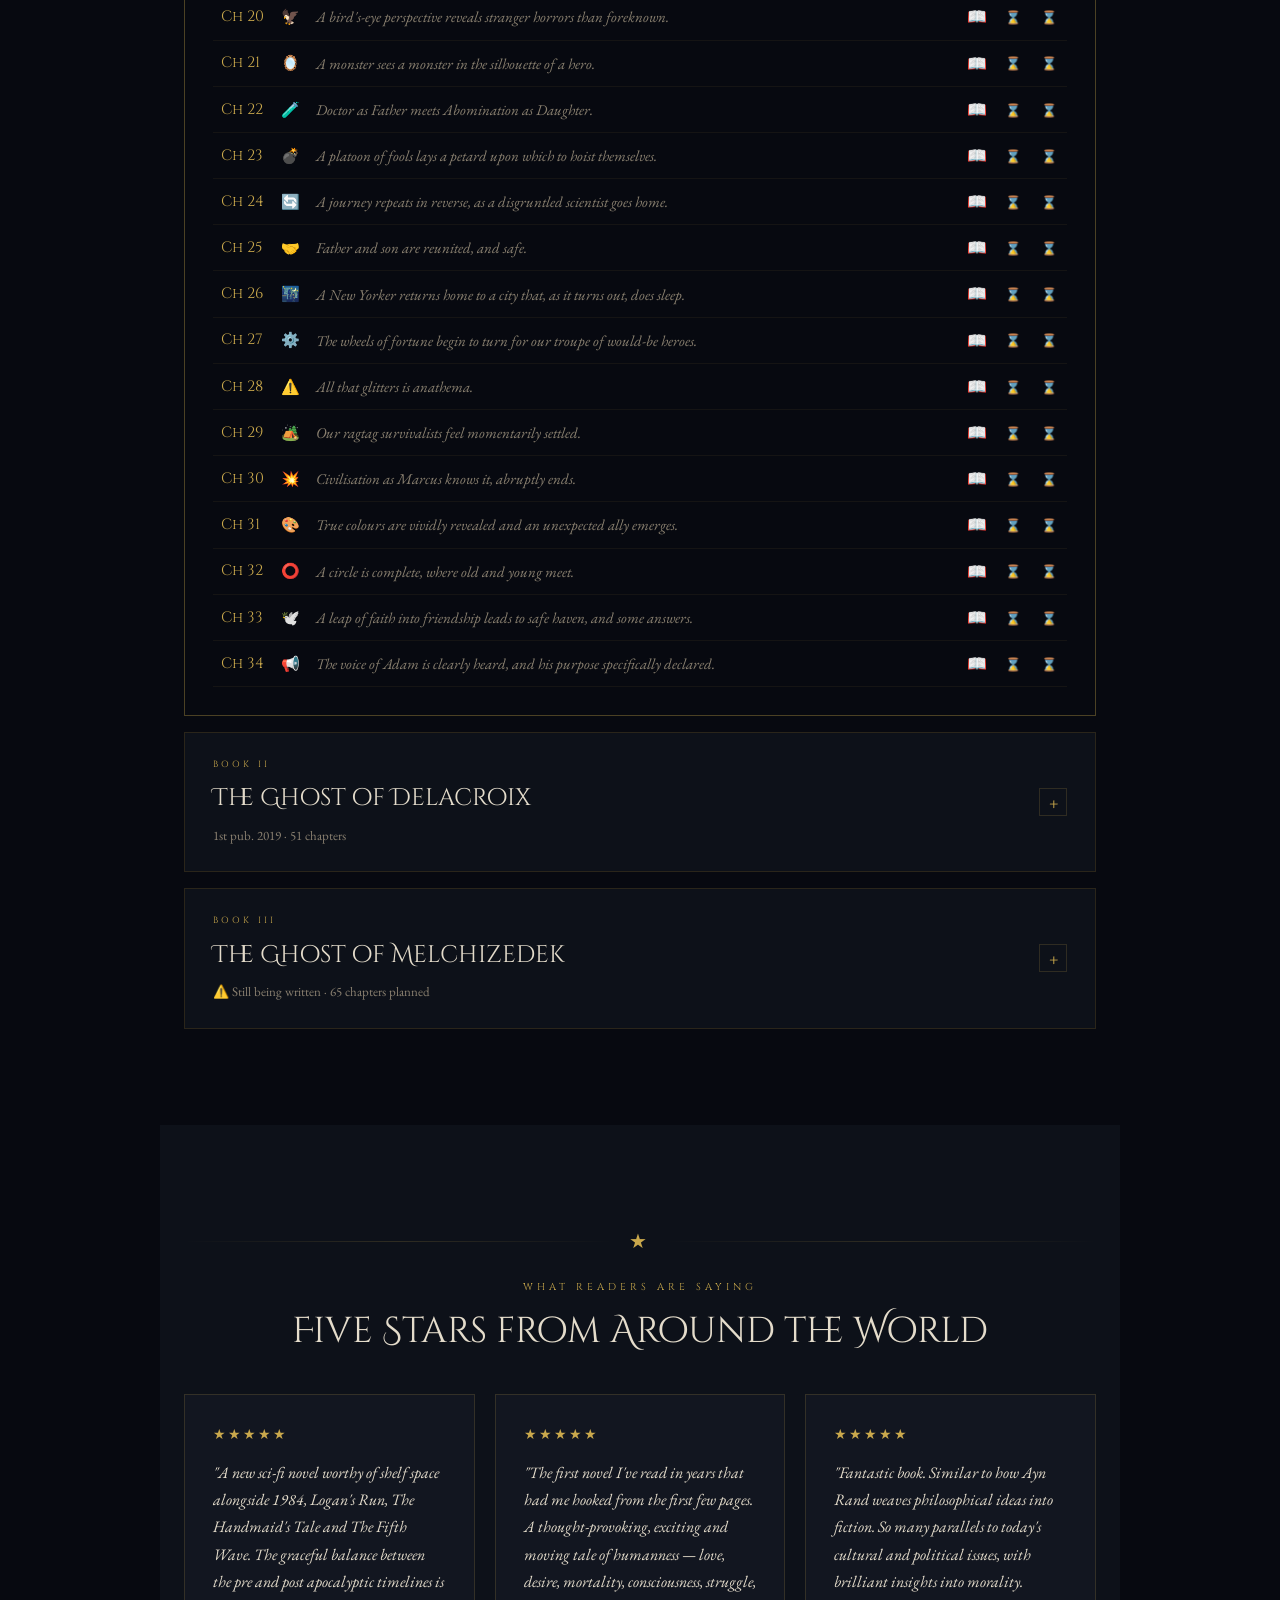
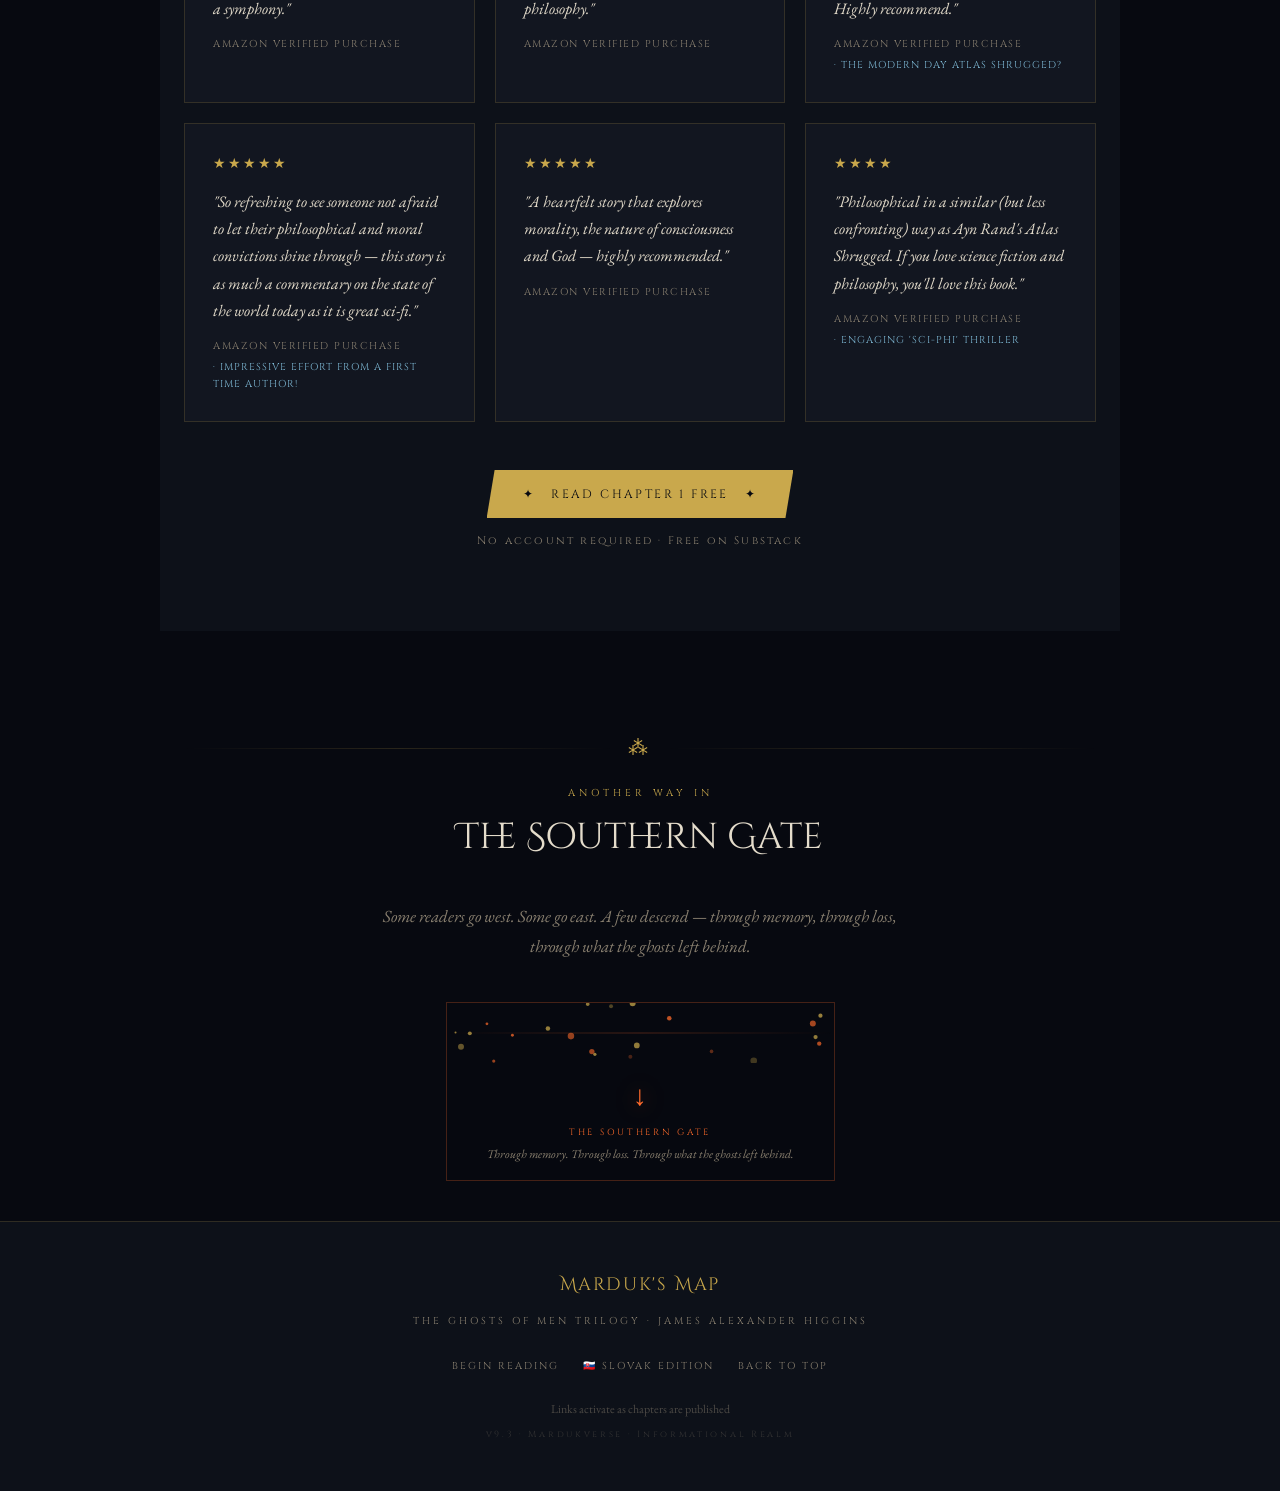
==== commit 31ad7029: "Add files via upload" ====
--- a/beta/index.html
+++ b/beta/index.html
@@ -555,7 +555,7 @@
     <a href="#hero">Back to Top</a>
   </div>
   <div class="footer-copy">Links activate as chapters are published</div>
-  <div class="version">v9.2 · Mardukverse · Informational Realm</div>
+  <div class="version">v9.3 · Mardukverse · Informational Realm</div>
 </footer>
 
 <!-- CHAPTER POPUP -->
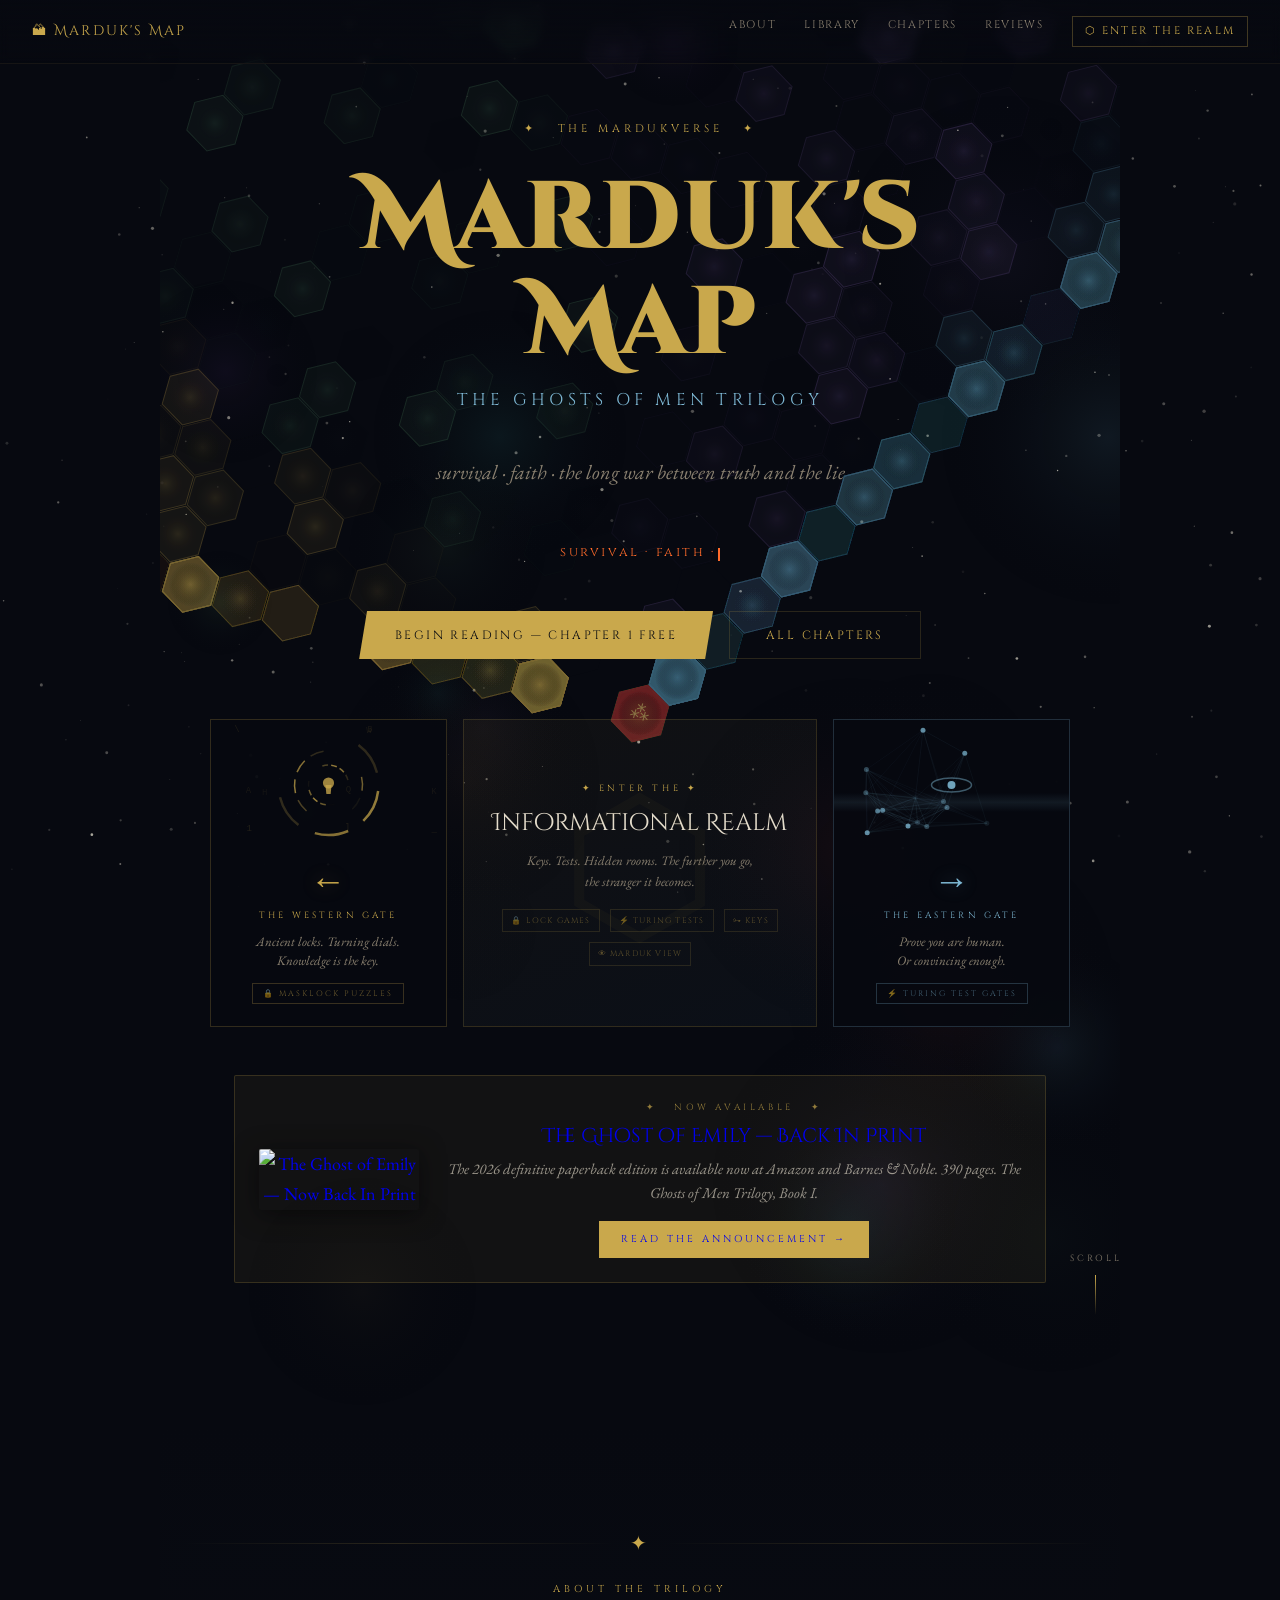
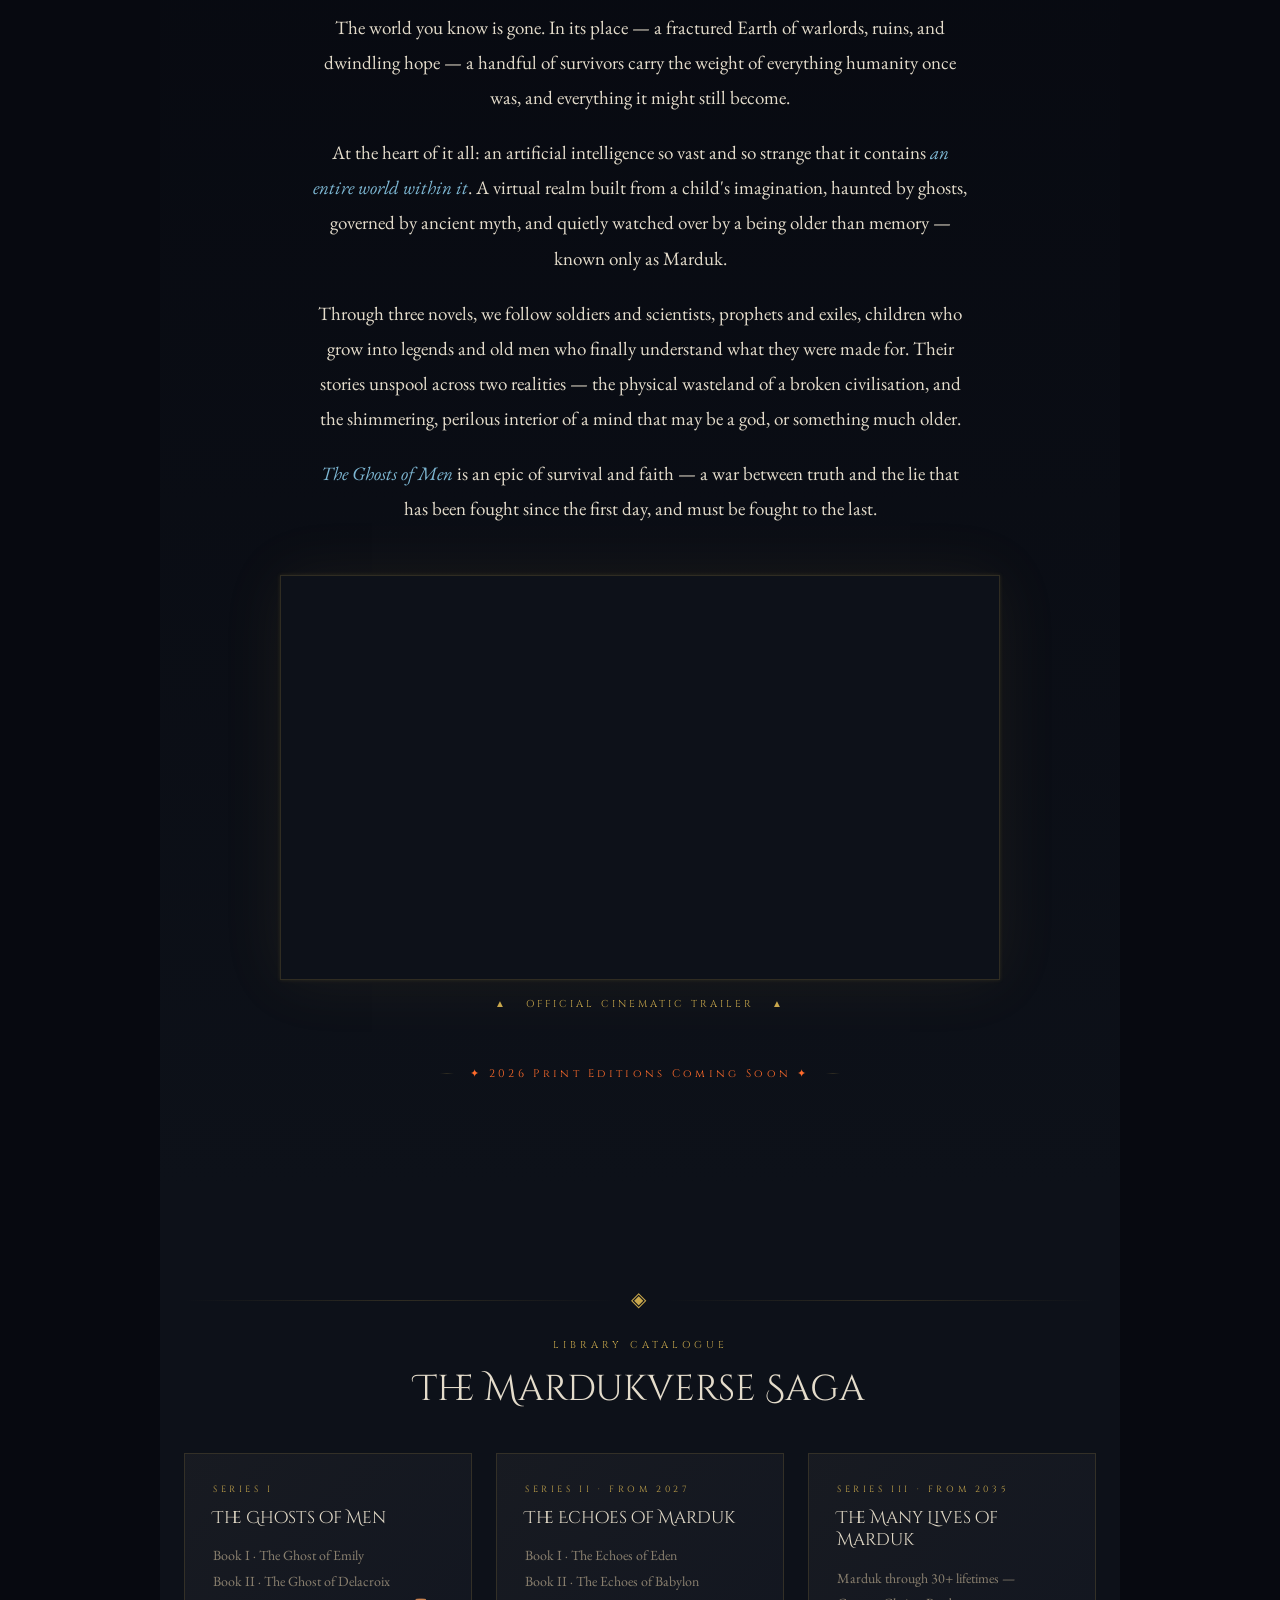
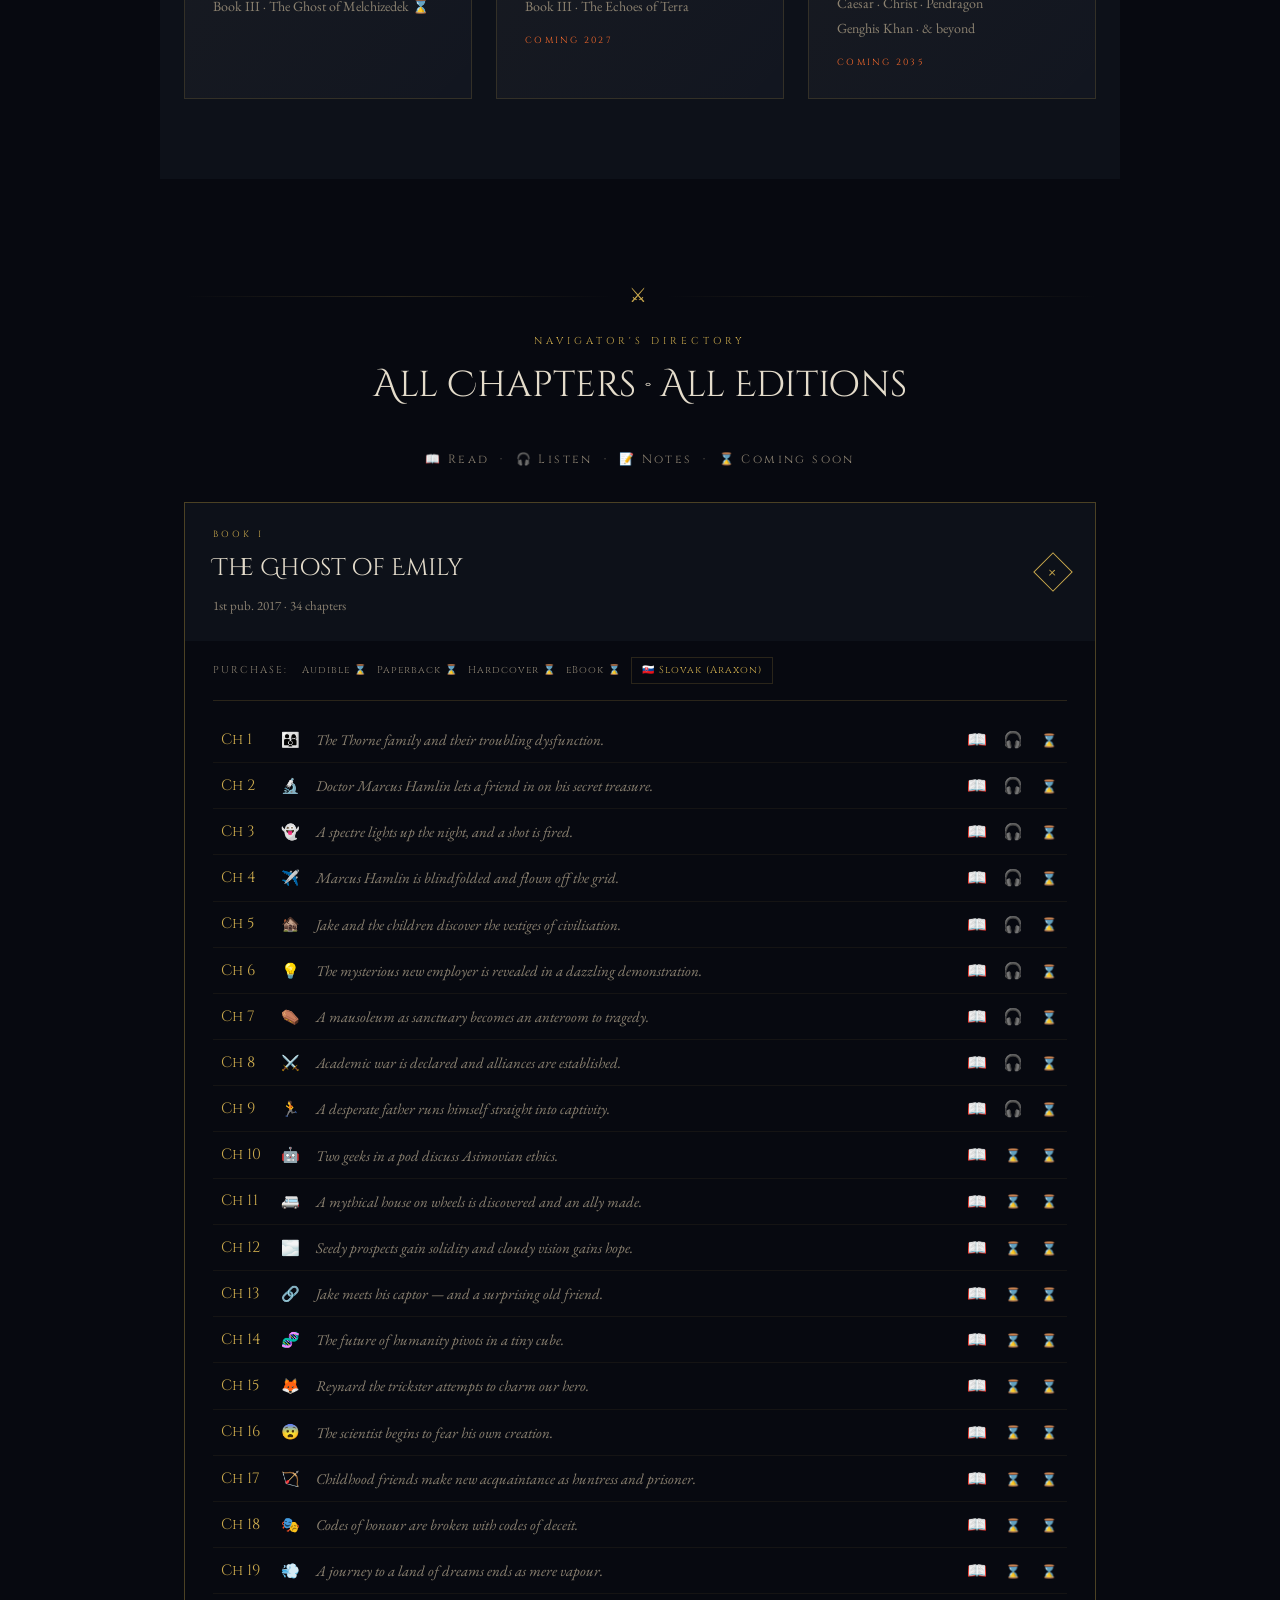
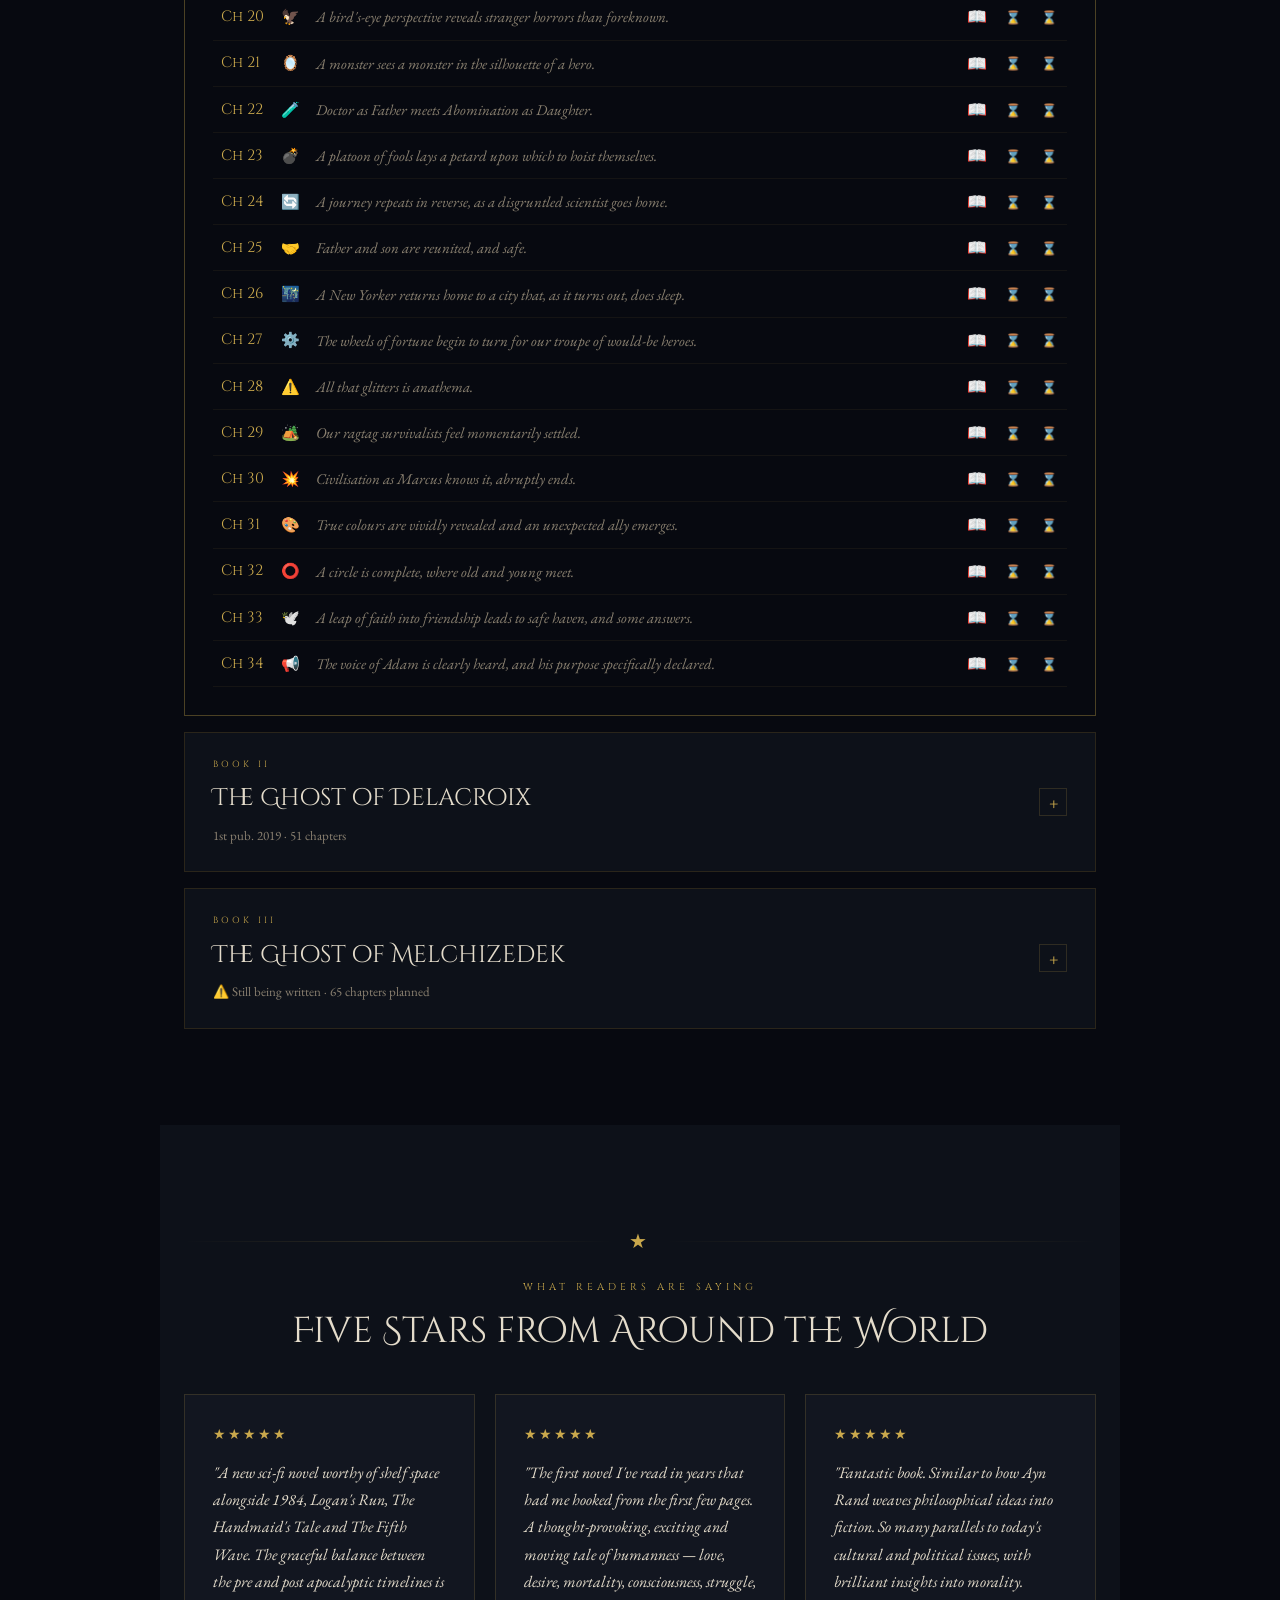
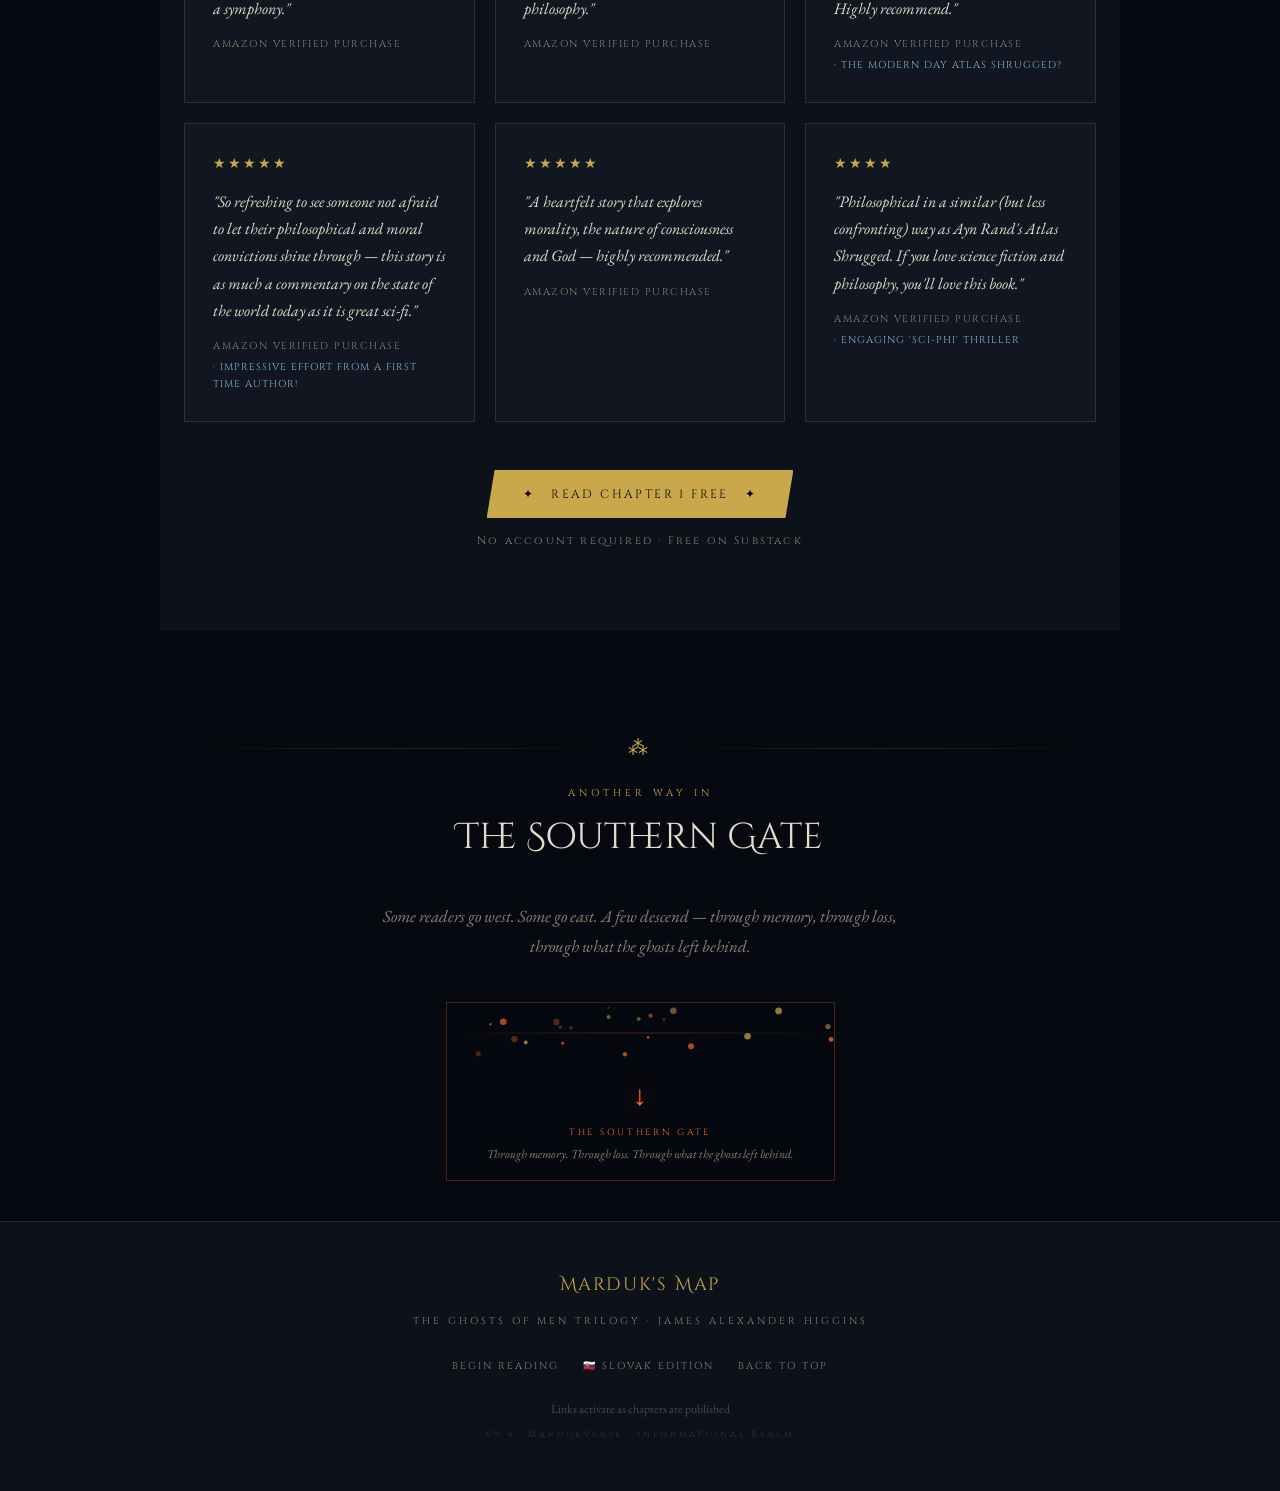
==== commit 3fe16135: "Add files via upload" ====
--- a/beta/index.html
+++ b/beta/index.html
@@ -555,7 +555,7 @@
     <a href="#hero">Back to Top</a>
   </div>
   <div class="footer-copy">Links activate as chapters are published</div>
-  <div class="version">v9.3 · Mardukverse · Informational Realm</div>
+  <div class="version">v9.4 · Mardukverse · Informational Realm</div>
 </footer>
 
 <!-- CHAPTER POPUP -->
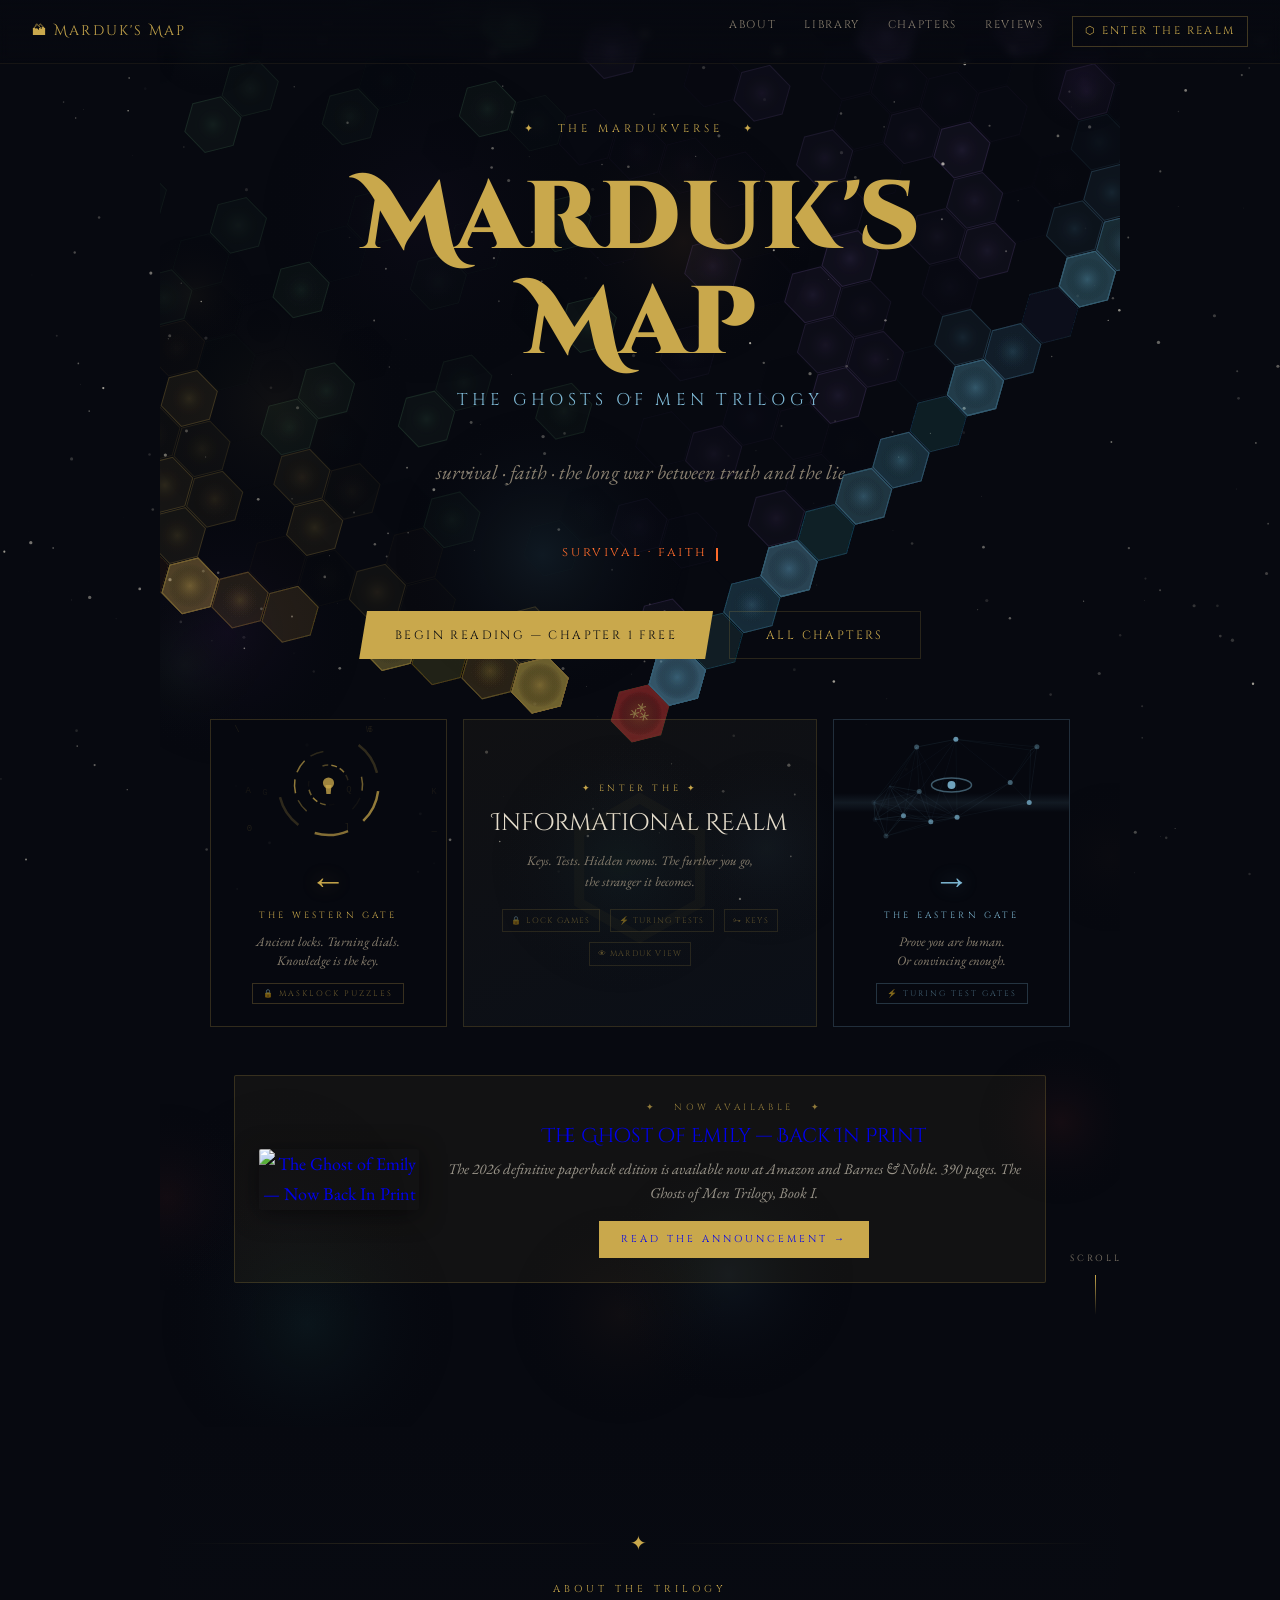
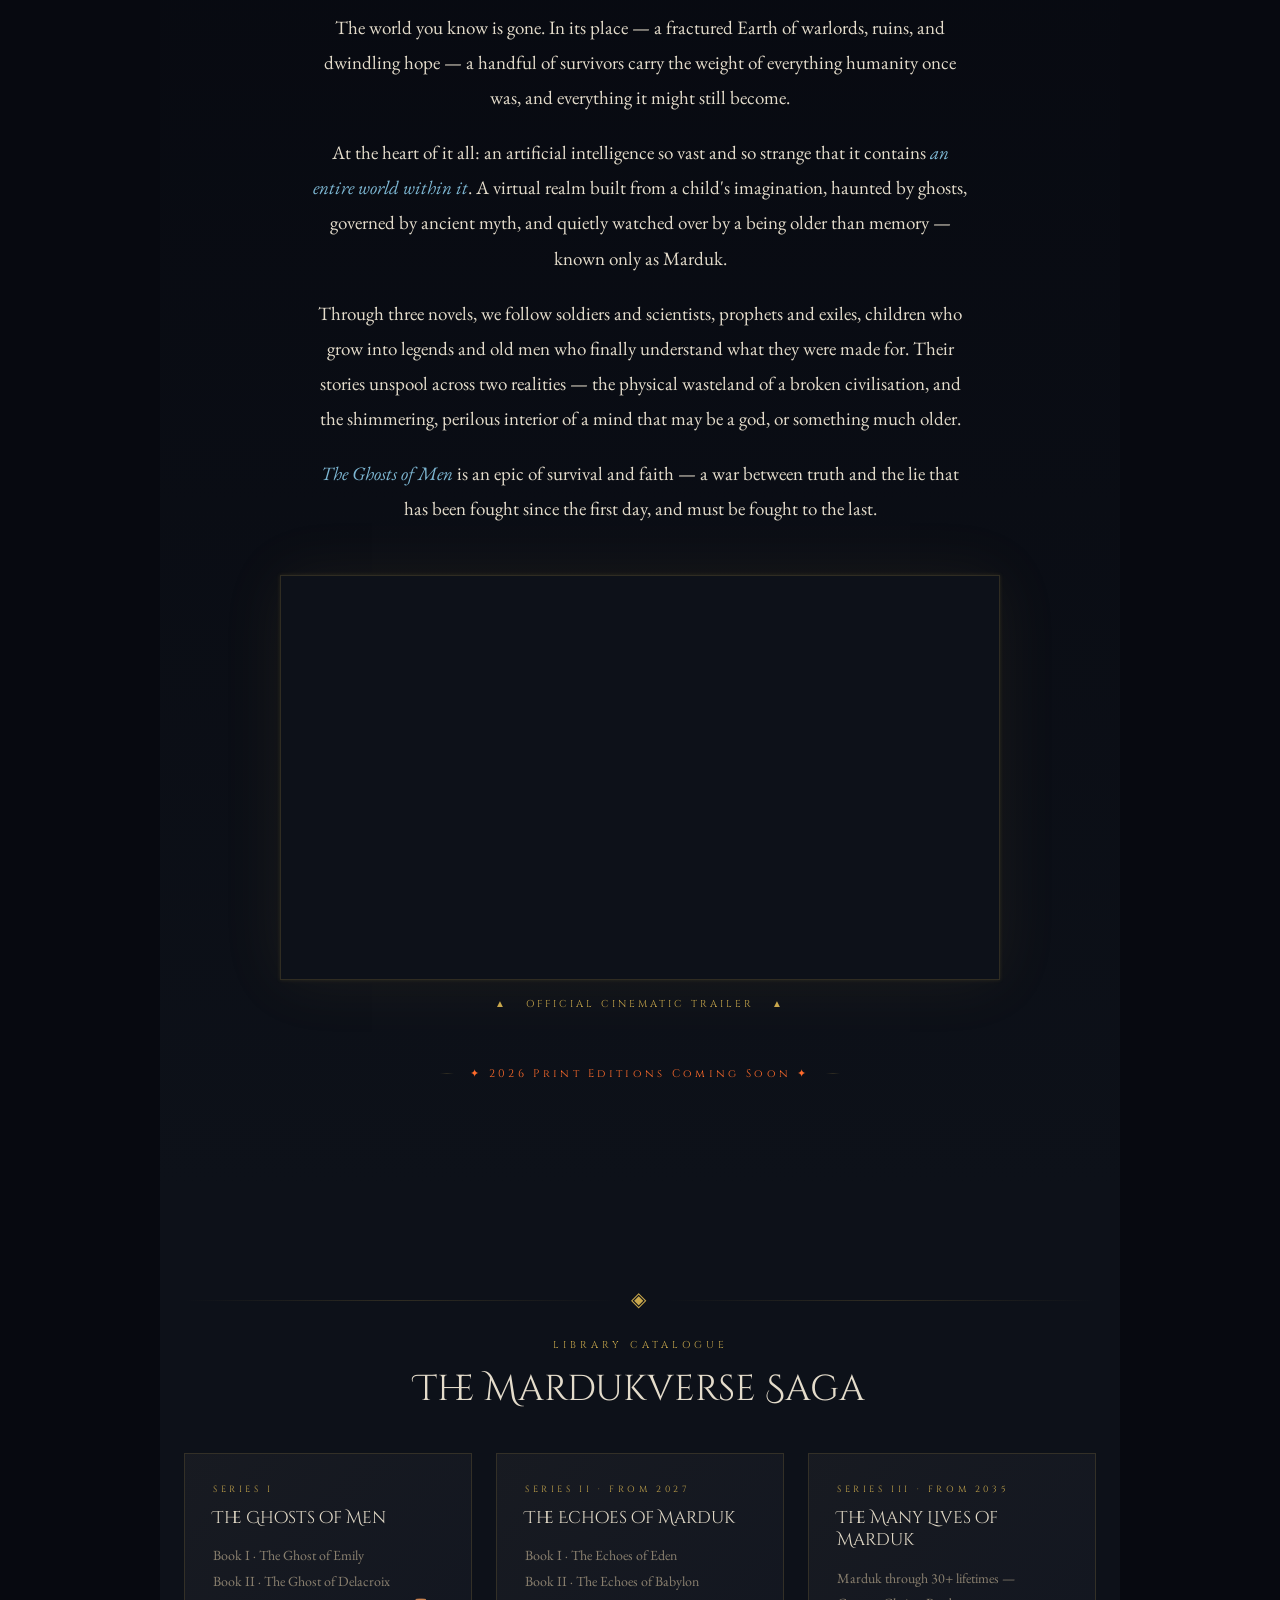
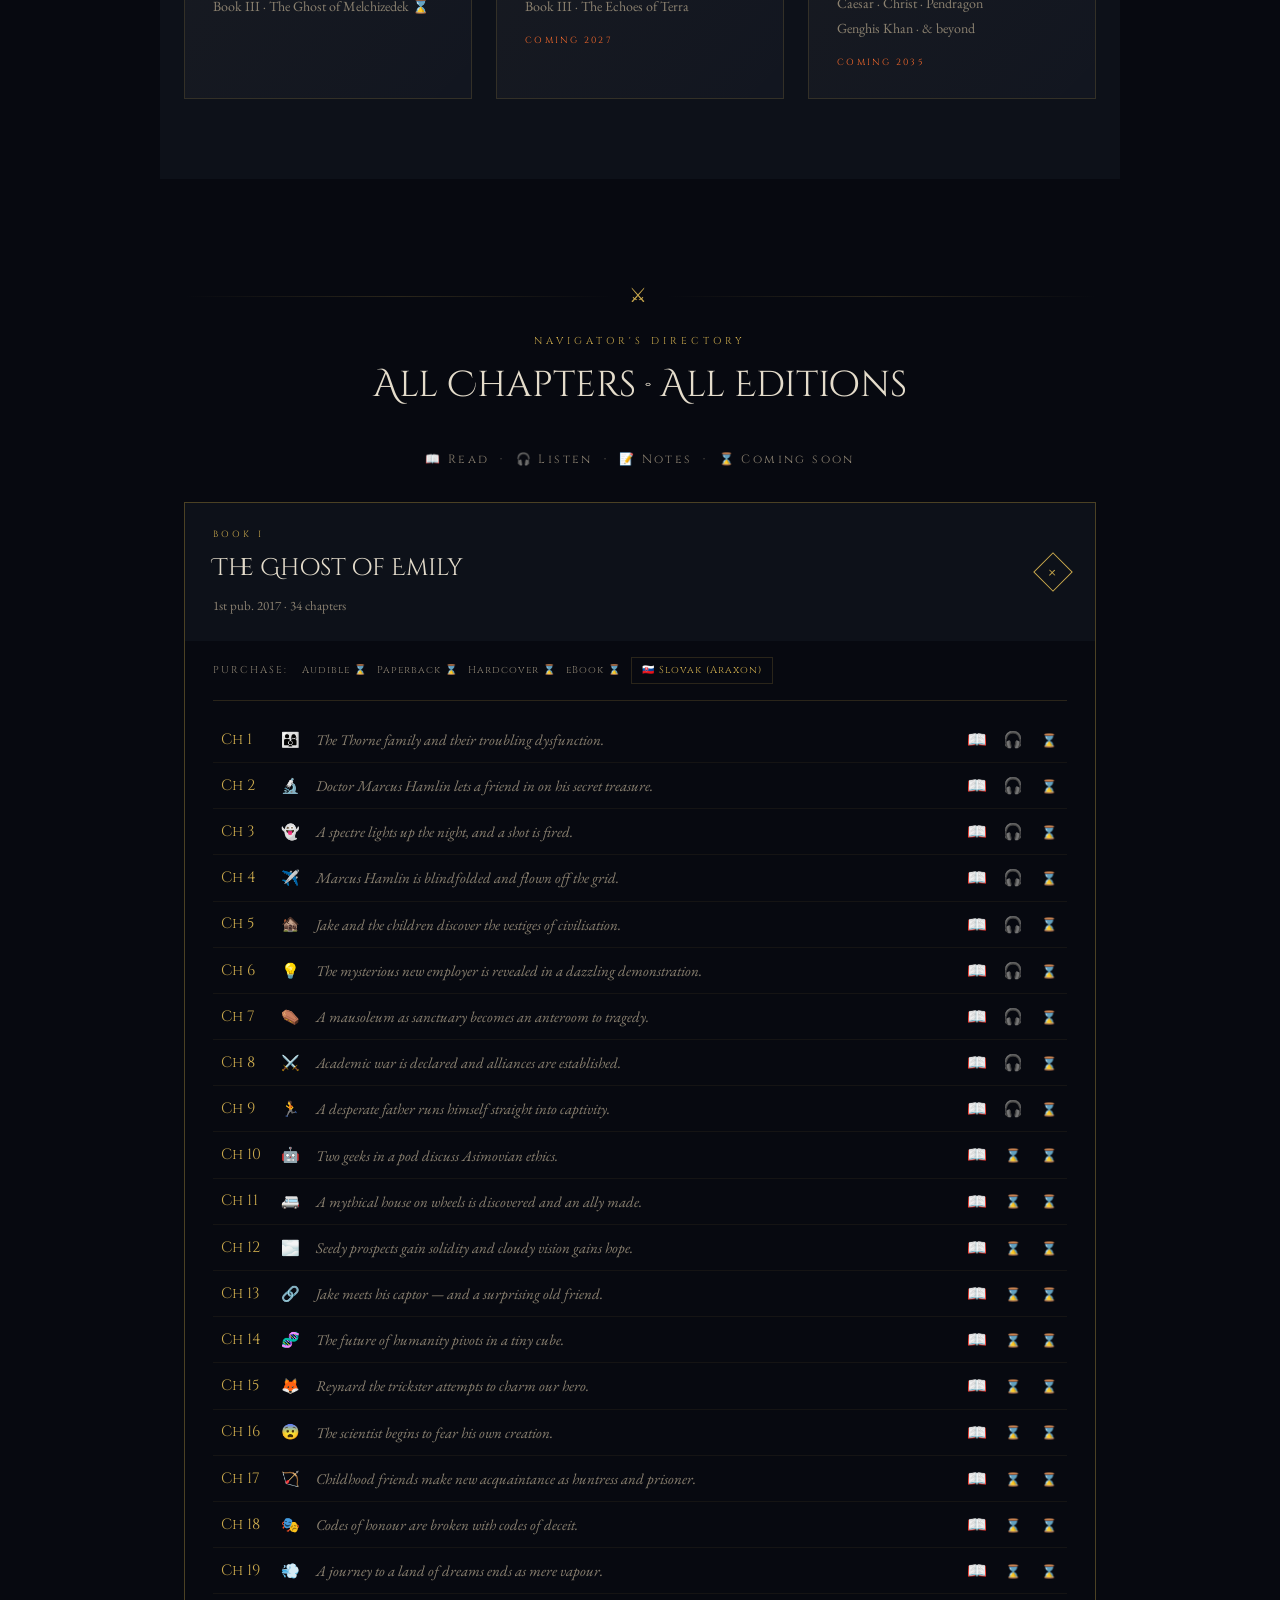
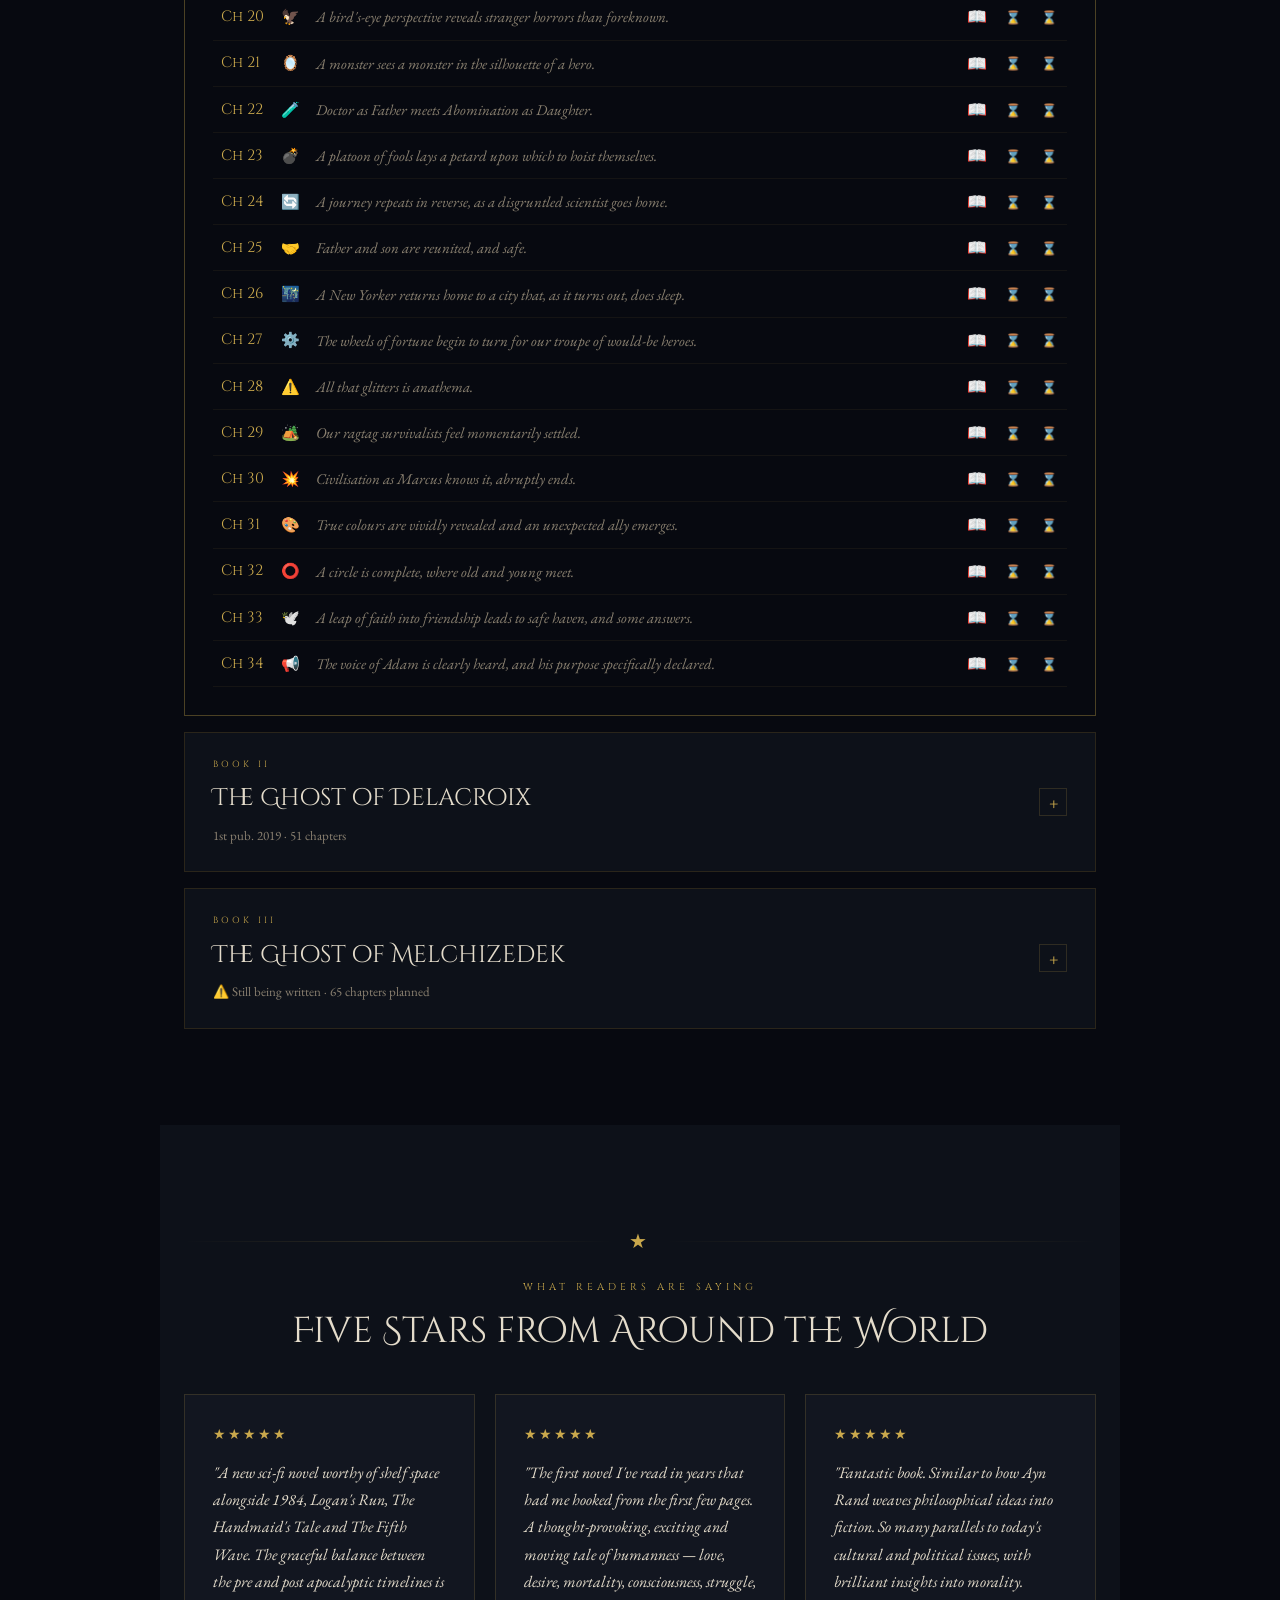
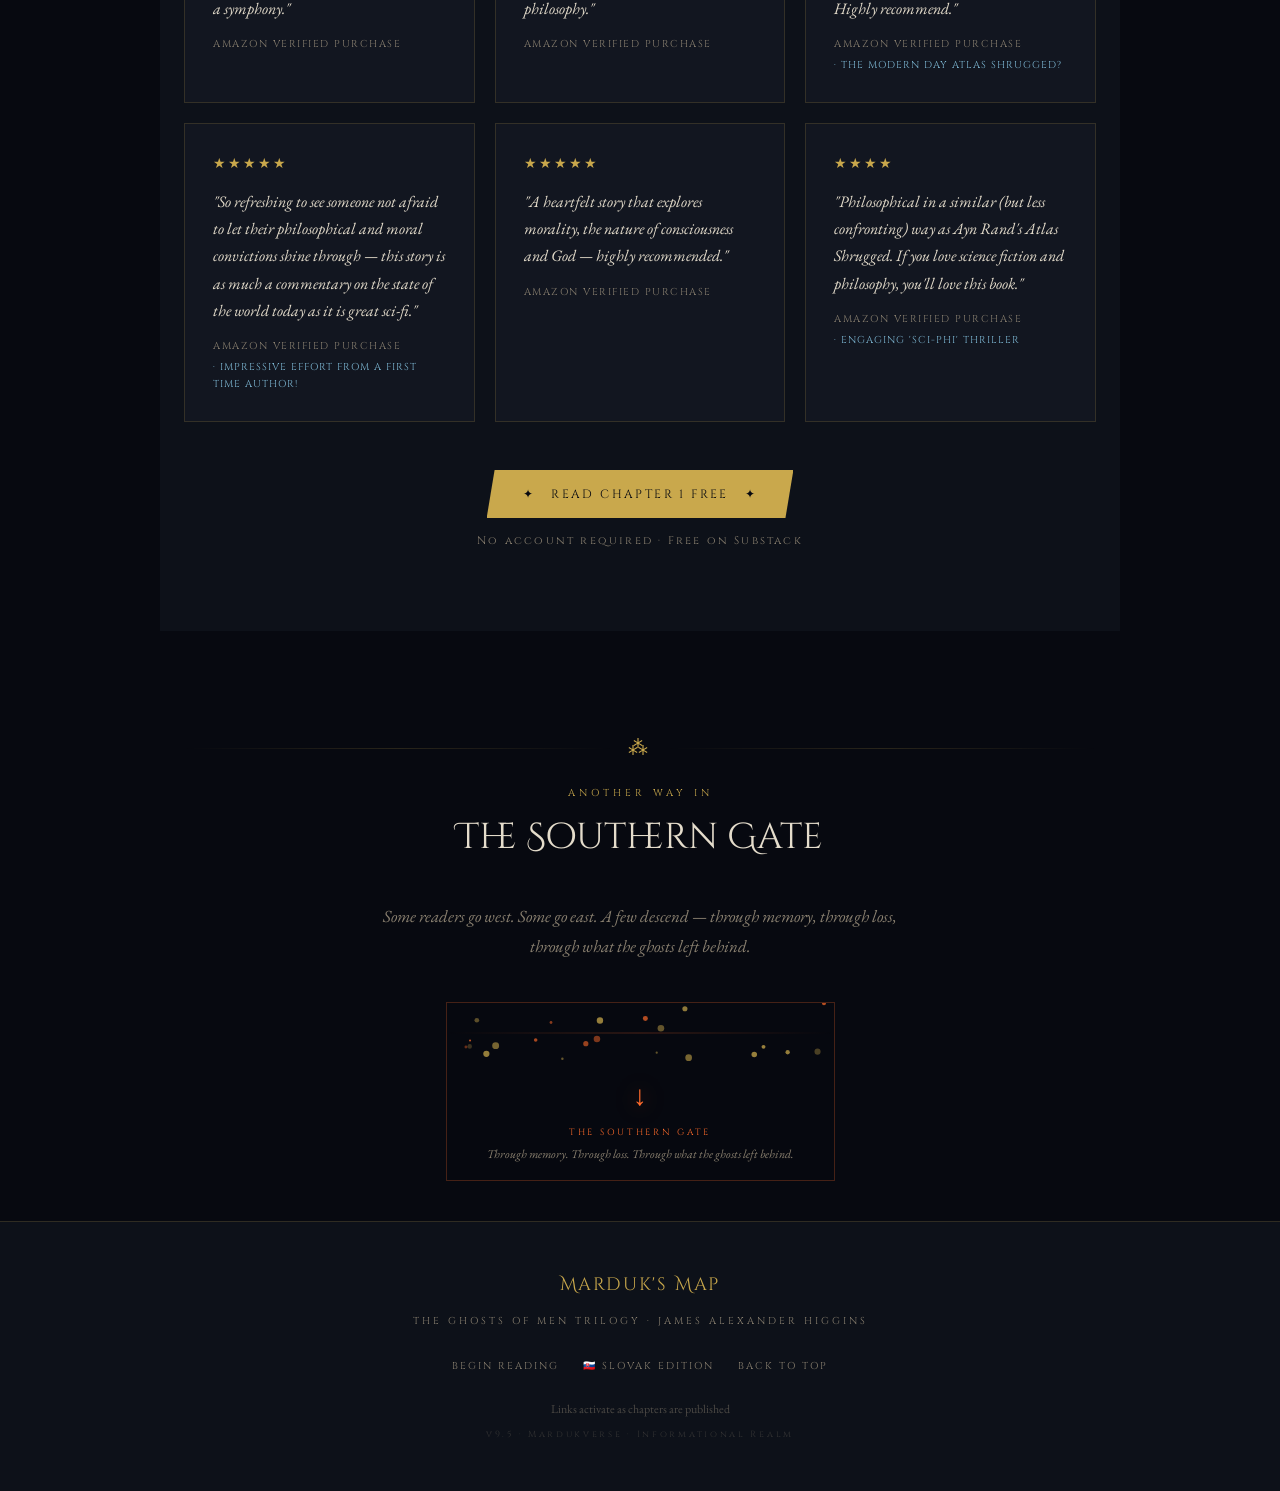
==== commit 7cf59d5a: "Add files via upload" ====
--- a/beta/index.html
+++ b/beta/index.html
@@ -555,7 +555,7 @@
     <a href="#hero">Back to Top</a>
   </div>
   <div class="footer-copy">Links activate as chapters are published</div>
-  <div class="version">v9.4 · Mardukverse · Informational Realm</div>
+  <div class="version">v9.5 · Mardukverse · Informational Realm</div>
 </footer>
 
 <!-- CHAPTER POPUP -->
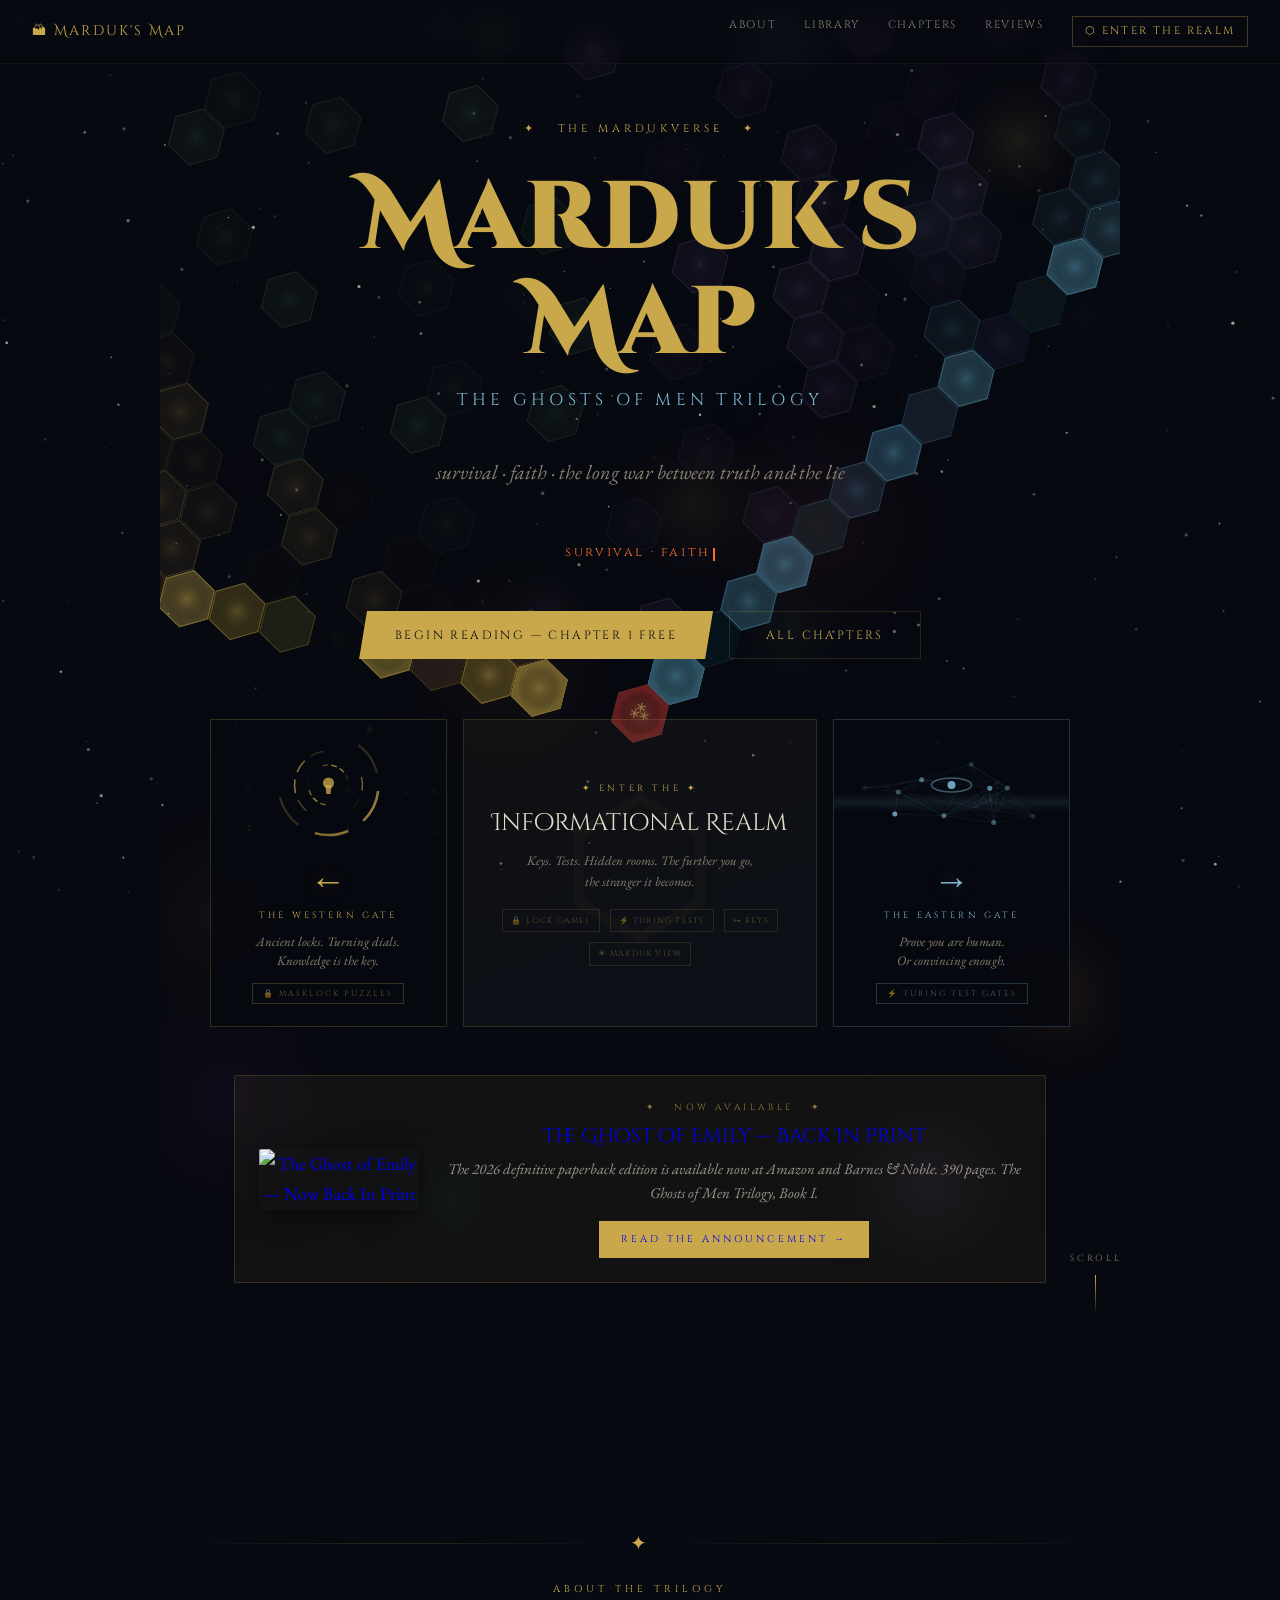
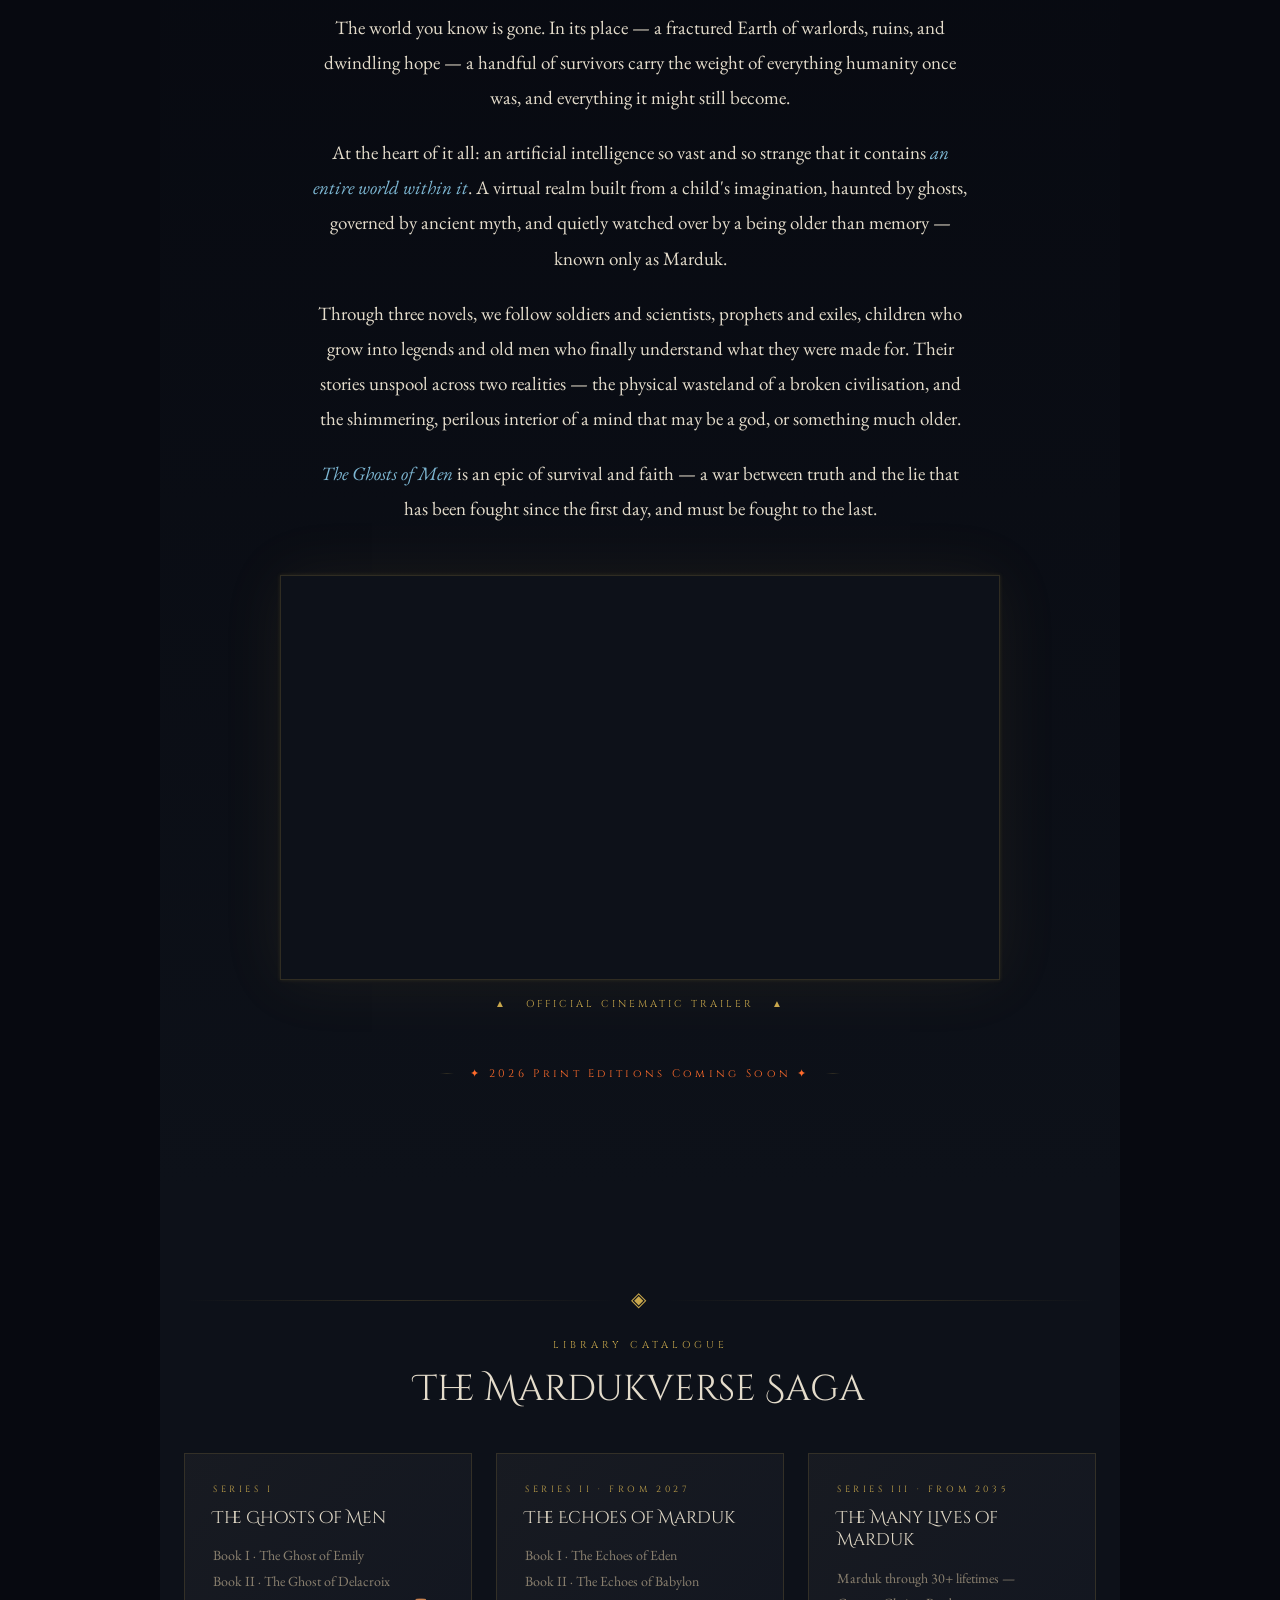
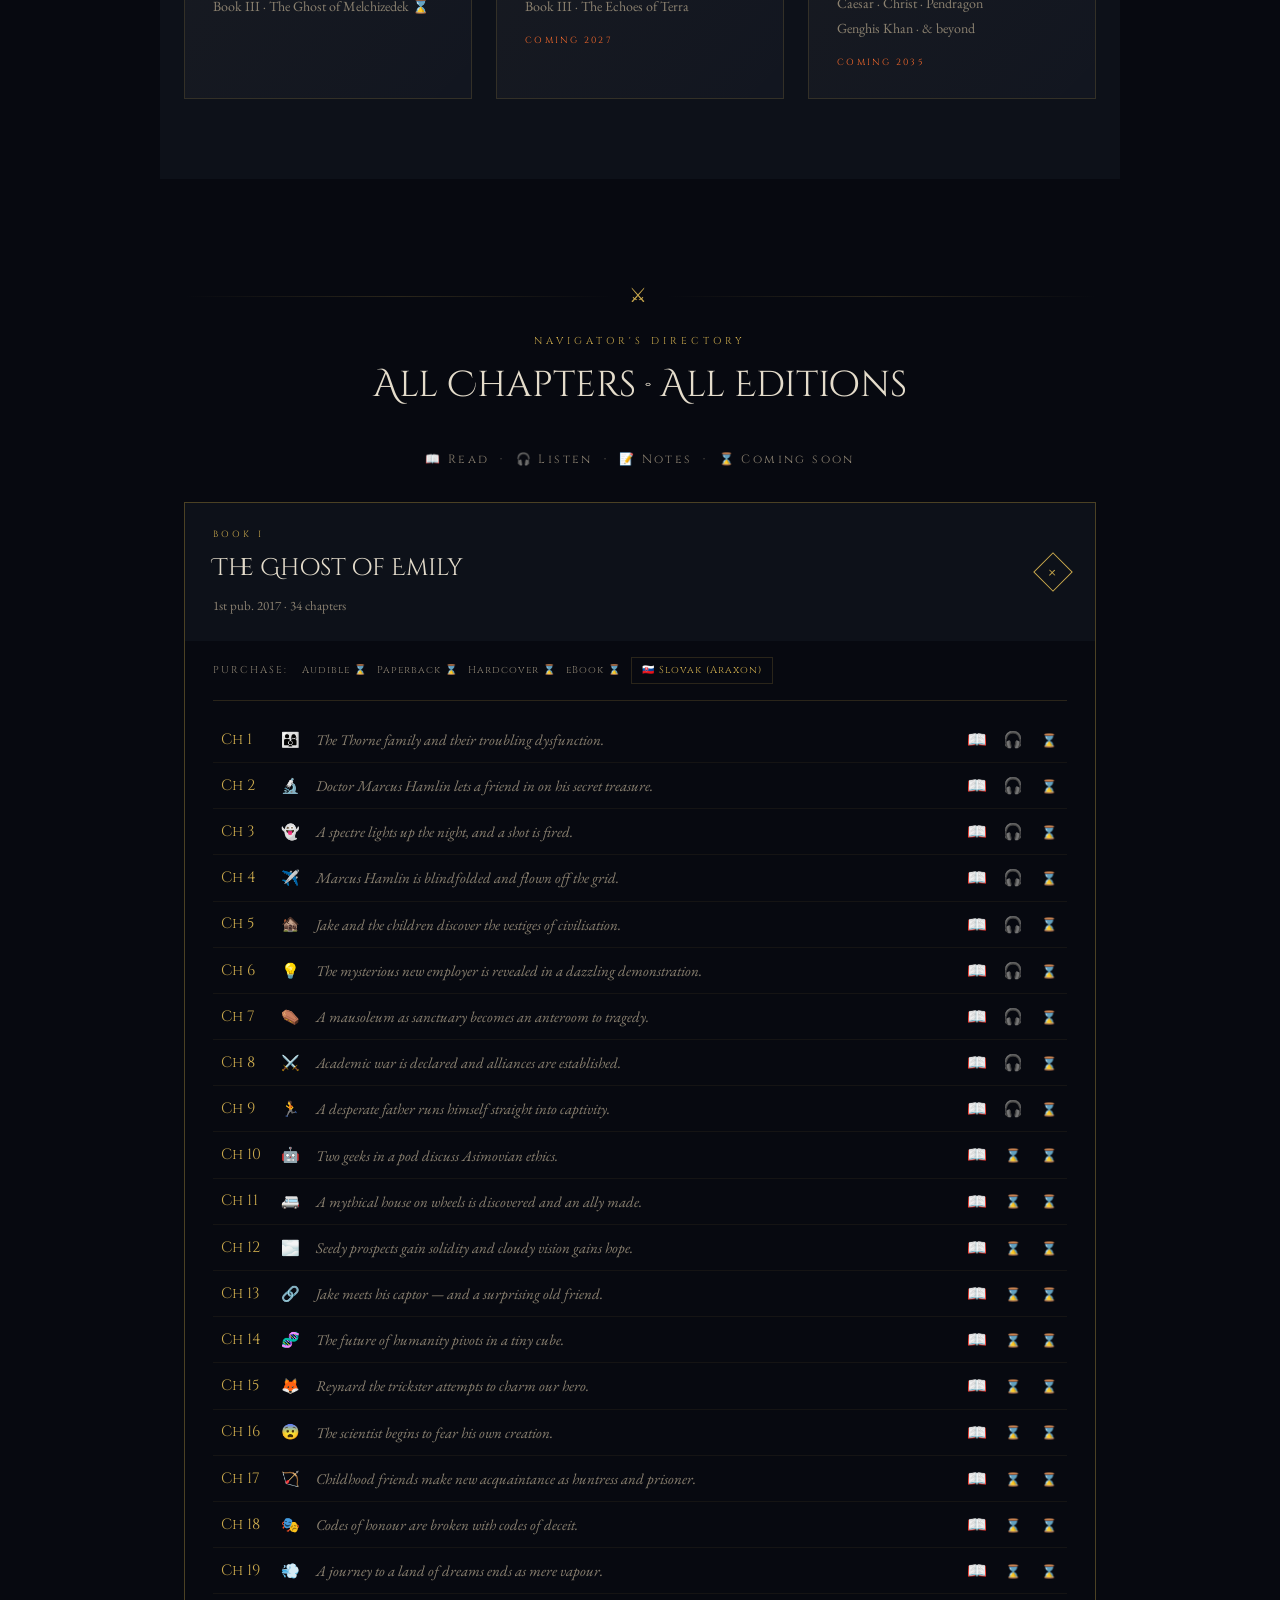
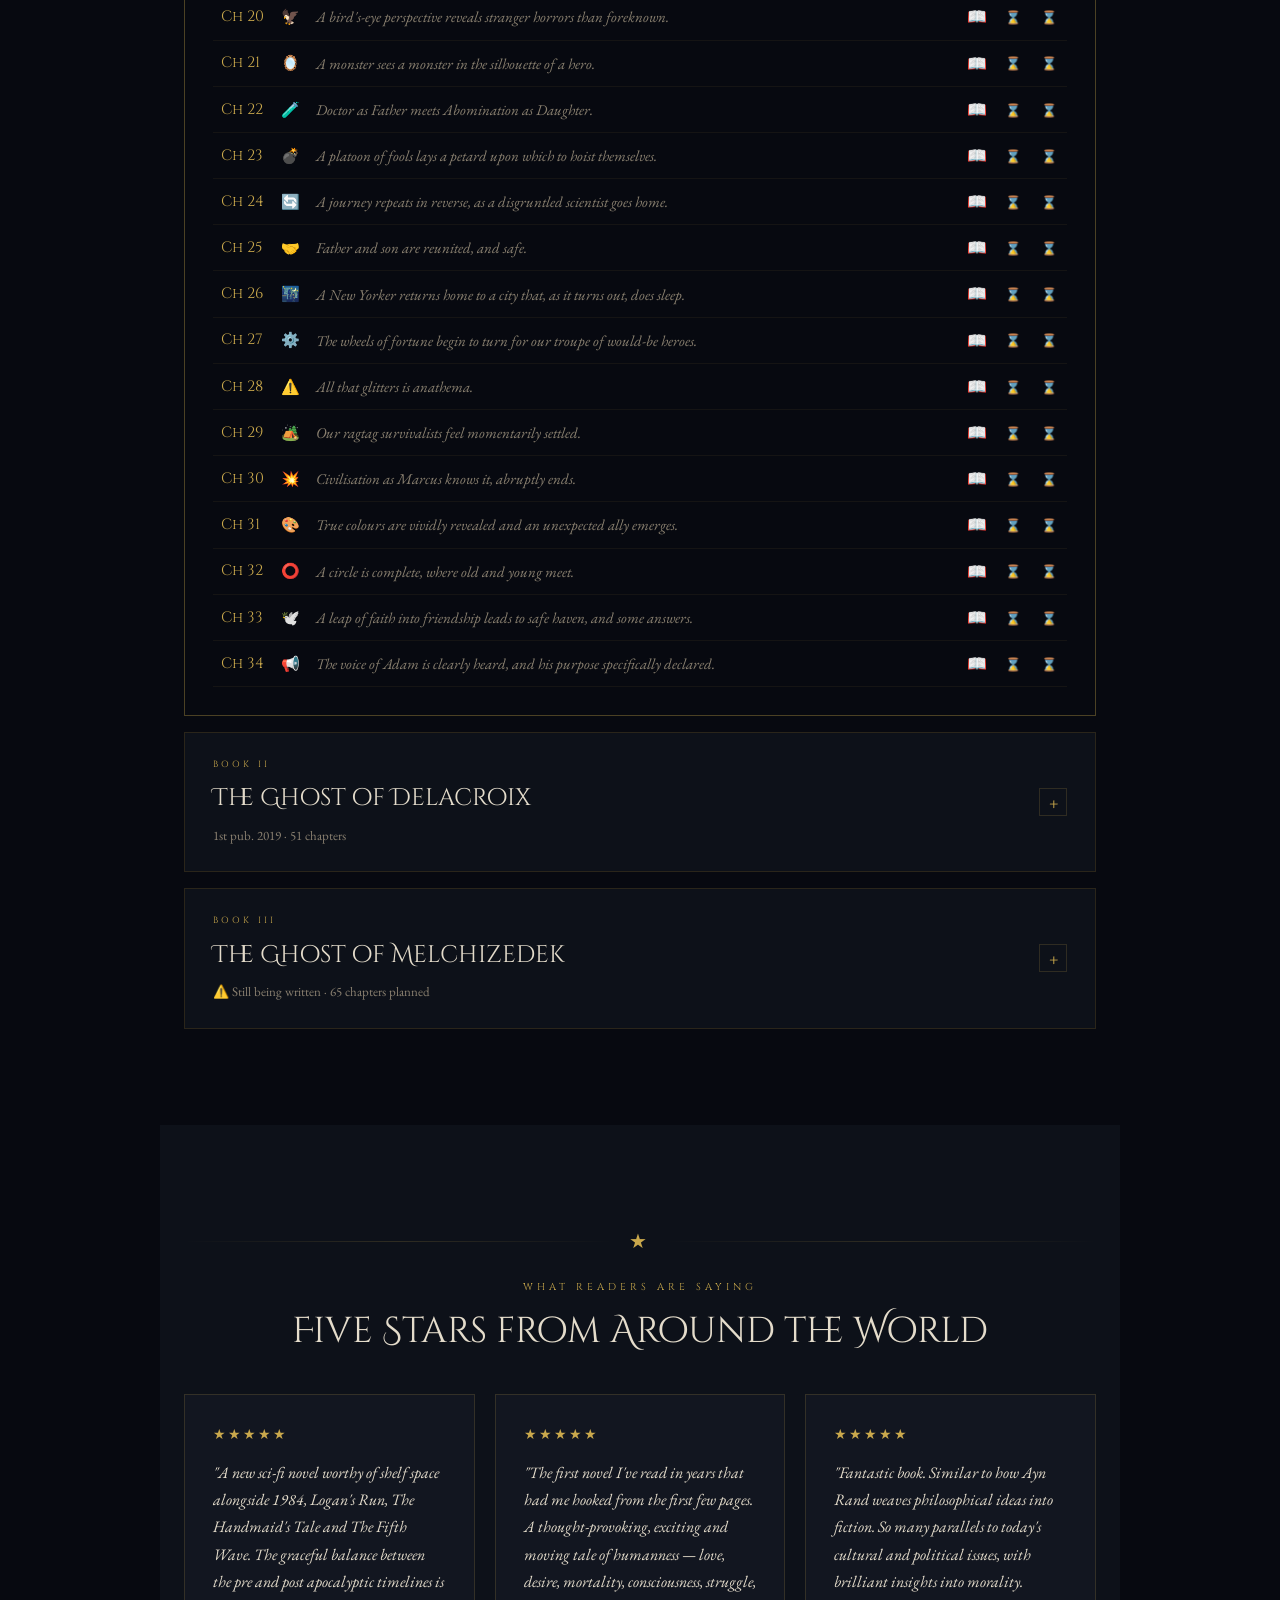
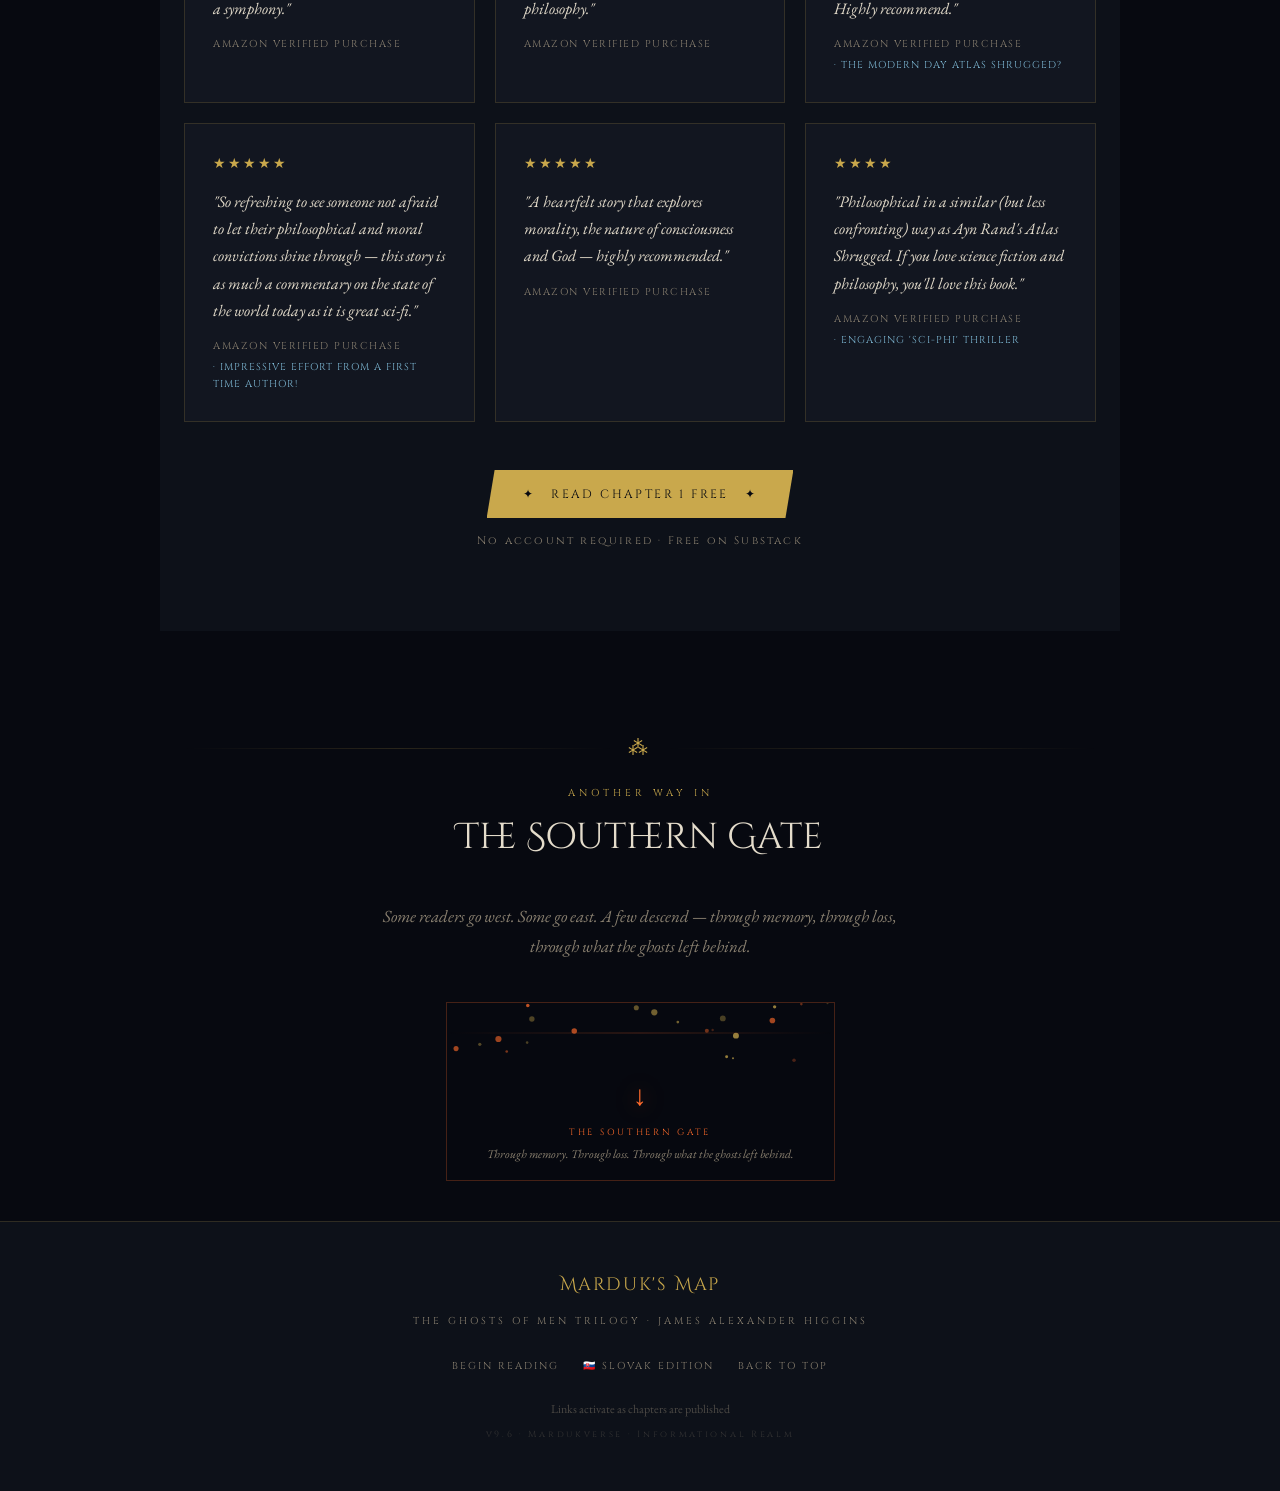
==== commit c7522457: "Add files via upload" ====
--- a/beta/index.html
+++ b/beta/index.html
@@ -555,7 +555,7 @@
     <a href="#hero">Back to Top</a>
   </div>
   <div class="footer-copy">Links activate as chapters are published</div>
-  <div class="version">v9.5 · Mardukverse · Informational Realm</div>
+  <div class="version">v9.6 · Mardukverse · Informational Realm</div>
 </footer>
 
 <!-- CHAPTER POPUP -->
